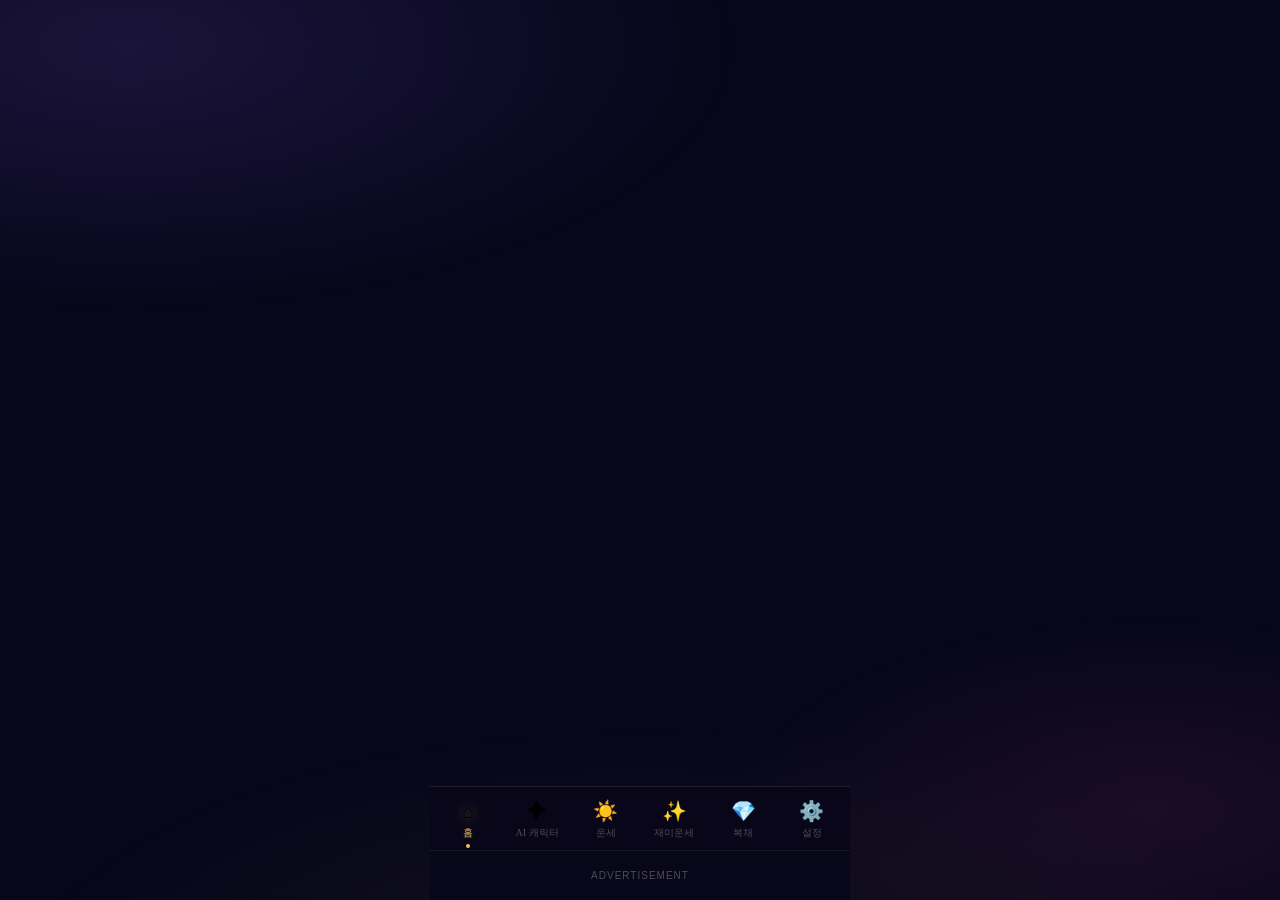
==== index.html @ 253db97e "Update index.html" ====
<!DOCTYPE html>
<html lang="ko">
<head>
<meta charset="UTF-8">
<meta name="viewport" content="width=device-width, initial-scale=1.0, maximum-scale=1.0, user-scalable=no, viewport-fit=cover">
<title>OracAi: 당신의 운명을 읽는 AI</title>
<link href="https://cdn.jsdelivr.net/gh/orioncactus/pretendard/dist/web/static/pretendard.css" rel="stylesheet">
<link href="https://fonts.googleapis.com/css2?family=Gowun+Dodum&display=swap" rel="stylesheet">
<link rel="stylesheet" href="style.css">
</head>
<body>

<div id="splash" class="screen active">
  <div class="sp-sym">&#9776; &#9777; &#9778; &#9779;</div>
  <div class="sp-ttl">OracAi</div>
  <div class="sp-sub">운명을 꿰뚫는 AI · 사주 · 타로</div>
</div>

<div id="mainScreen" class="screen hidden">
  <div class="app">
    <div class="main-topbar">
      <div class="main-brand">OracAi</div>
      <div id="passTimerDisplay" style="display:none;background:rgba(240,192,96,.14);border:1px solid rgba(240,192,96,.32);border-radius:20px;padding:5px 12px;font-size:12px;color:var(--gold2);font-weight:700;">🎁 <span id="passTimerText">00:00</span></div>
    </div>

    <!-- 출석체크 유도 카드 -->
    <div onclick="navSettings('att')"
      style="margin:0 16px 14px;background:linear-gradient(135deg,rgba(10,60,40,.85),rgba(5,30,20,.9));border:1px solid rgba(74,222,128,.2);border-radius:20px;padding:14px 18px;cursor:pointer;display:flex;align-items:center;gap:14px;position:relative;overflow:hidden;-webkit-tap-highlight-color:transparent;">
      <div style="position:absolute;right:-10px;top:-10px;width:80px;height:80px;border-radius:50%;background:radial-gradient(circle,rgba(74,222,128,.12),transparent 70%);pointer-events:none;"></div>
      <div style="width:48px;height:48px;border-radius:16px;background:rgba(74,222,128,.15);border:1.5px solid rgba(74,222,128,.3);display:flex;align-items:center;justify-content:center;font-size:24px;flex-shrink:0;">🗓</div>
      <div style="flex:1;min-width:0;">
        <div style="font-size:11px;color:rgba(74,222,128,.6);letter-spacing:1px;margin-bottom:3px;">매일 출석 체크</div>
        <div style="font-size:14px;color:#fff;font-weight:700;line-height:1.4;">오늘 출석 체크 하셨나요?</div>
        <div style="font-size:11px;color:rgba(74,222,128,.55);margin-top:3px;">체크인하고 미니복채 받아가세요 →</div>
      </div>
      <div style="text-align:center;flex-shrink:0;">
        <div id="mainStreakNum" style="font-family:Gowun Dodum,serif;font-size:22px;font-weight:700;color:#4ade80;line-height:1;">0</div>
        <div style="font-size:9px;color:rgba(74,222,128,.5);">연속일</div>
      </div>
    </div>
    <!-- 히어로 캐러셀 -->
    <div class="hero-carousel" id="heroCarousel">
      <div class="hero-track" id="heroTrack">
        <!-- 슬라이드 1: AI 사주 -->
        <div class="hero-slide s1" onclick="navSaju()">
          <div class="hero-date" id="heroDate"></div>
          <div class="hero-title">당신의 사주를<br>AI가 분석해드립니다</div>
          <div class="hero-sub">사주·자미두수·베딕·수비학<br>모든 역학을 한 번에</div>
          <div class="hero-btn">✦ 지금 분석하기 ›</div>
        </div>
        <!-- 슬라이드 2: 별자리 운세 -->
        <div class="hero-slide" onclick="goScreen('zodiacScreen');renderZodiacScreen();"
          style="background:linear-gradient(145deg,rgba(20,40,80,.85),rgba(10,20,50,.9));border:1px solid rgba(251,191,36,.2);border-top:1px solid rgba(251,191,36,.3);">
          <div style="font-size:11px;color:rgba(253,224,71,.6);letter-spacing:2px;margin-bottom:10px;position:relative;z-index:1;">VEDIC · WESTERN</div>
          <div class="hero-title" style="color:#fde68a;">별자리 & 베딕<br>점성술 운세 ⭐</div>
          <div class="hero-sub" style="color:rgba(253,230,138,.7);">네이탈 차트 · 다샤 · AI 리딩<br>지금 무료로 확인하기</div>
          <div class="hero-btn" style="background:rgba(251,191,36,.15);border-color:rgba(251,191,36,.4);color:#fde68a;">⭐ 별자리 보러가기 ›</div>
        </div>
        <!-- 슬라이드 3: AI 캐릭터 -->
        <div class="hero-slide" onclick="navPersona();"
          style="background:linear-gradient(145deg,rgba(60,10,90,.85),rgba(25,5,50,.9));border:1px solid rgba(168,85,247,.3);border-top:1px solid rgba(168,85,247,.45);">
          <div style="font-size:11px;color:rgba(192,132,252,.7);letter-spacing:2px;margin-bottom:10px;position:relative;z-index:1;">AI CHARACTER</div>
          <div class="hero-title" style="color:#e9d5ff;">나만의 AI 운명<br>상담사와 대화하기 ✦</div>
          <div class="hero-sub" style="color:rgba(233,213,255,.6);">젬나·루나·백호·하데스<br>6명의 AI 캐릭터가 대기 중</div>
          <div class="hero-btn" style="background:rgba(139,92,246,.2);border-color:rgba(139,92,246,.5);color:#c4b5fd;">✦ 대화 시작하기 ›</div>
        </div>
        <!-- 슬라이드 N: 재미로 보는 운세 -->
        <div class="hero-slide" onclick="navFunUnse()"
          style="background:linear-gradient(145deg,rgba(20,50,30,.85),rgba(10,30,15,.9));border:1px solid rgba(74,222,128,.25);border-top:1px solid rgba(74,222,128,.4);">
          <div style="position:absolute;top:-30px;right:-30px;width:140px;height:140px;border-radius:50%;background:radial-gradient(circle,rgba(74,222,128,.12),transparent 70%);pointer-events:none;"></div>
          <div style="font-size:11px;color:rgba(74,222,128,.7);letter-spacing:2px;margin-bottom:10px;position:relative;z-index:1;">✨ FUN FORTUNE</div>
          <div class="hero-title" style="color:#bbf7d0;position:relative;z-index:1;">나는 다이어트를<br>할 수 있을까? 🥗</div>
          <div style="display:flex;flex-wrap:wrap;gap:6px;margin:10px 0;position:relative;z-index:1;">
            <span style="font-size:11px;background:rgba(74,222,128,.15);border:1px solid rgba(74,222,128,.3);color:#86efac;border-radius:20px;padding:3px 10px;"># 전생에 나는 누구?</span>
            <span style="font-size:11px;background:rgba(74,222,128,.1);border:1px solid rgba(74,222,128,.2);color:#86efac;border-radius:20px;padding:3px 10px;"># 내 연애 유형</span>
            <span style="font-size:11px;background:rgba(74,222,128,.1);border:1px solid rgba(74,222,128,.2);color:#86efac;border-radius:20px;padding:3px 10px;"># 횡재수 언제?</span>
          </div>
          <div class="hero-btn" style="background:rgba(74,222,128,.15);border-color:rgba(74,222,128,.45);color:#4ade80;position:relative;z-index:1;">✨ 재미로 보기 ›</div>
        </div>
      </div>
      <!-- 좌우 화살표 -->
      <button onclick="heroGoSlide(Math.max(0,_heroIdx-1));_heroReset()" id="heroArrowL"
        style="position:absolute;left:10px;bottom:14px;width:32px;height:32px;border-radius:50%;background:rgba(0,0,0,.35);backdrop-filter:blur(8px);border:1px solid rgba(255,255,255,.15);color:#fff;font-size:16px;cursor:pointer;display:flex;align-items:center;justify-content:center;z-index:10;transition:opacity .2s;opacity:0;"
        id="heroArrowL">‹</button>
      <button onclick="heroGoSlide(Math.min(3,_heroIdx+1));_heroReset()" id="heroArrowR"
        style="position:absolute;right:10px;bottom:14px;width:32px;height:32px;border-radius:50%;background:rgba(0,0,0,.35);backdrop-filter:blur(8px);border:1px solid rgba(255,255,255,.15);color:#fff;font-size:16px;cursor:pointer;display:flex;align-items:center;justify-content:center;z-index:10;transition:opacity .2s;"
        id="heroArrowR">›</button>
    </div>
    <!-- 닷 인디케이터 -->
    <div class="hero-dots">
      <div class="hero-dot on" onclick="heroGoSlide(0);_heroReset()" id="hd0"></div>
      <div class="hero-dot" onclick="heroGoSlide(1);_heroReset()" id="hd1"></div>
      <div class="hero-dot" onclick="heroGoSlide(2);_heroReset()" id="hd2"></div>
      <div class="hero-dot" onclick="heroGoSlide(3);_heroReset()" id="hd3"></div>
    </div>

    <!-- 중간 광고 배너 -->
    <div style="margin:0 16px 14px;min-height:100px;background:rgba(255,255,255,.03);border:1px dashed rgba(255,255,255,.1);border-radius:16px;display:flex;align-items:center;justify-content:center;overflow:hidden;position:relative;">
      <div id="mainAdBanner" style="width:100%;min-height:100px;"></div>
      <div style="position:absolute;font-size:11px;color:rgba(255,255,255,.15);pointer-events:none;">AD</div>
    </div>

    <!-- 오늘의 운세 큰 박스 -->
    <div style="margin:0 16px 16px;position:relative;border-radius:28px;overflow:hidden;">
      <!-- 운세 콘텐츠 -->
      <div id="mainUnseBox"
        style="background:linear-gradient(145deg,rgba(30,15,70,.9),rgba(12,6,35,.95));border:1px solid rgba(240,192,96,.2);border-radius:28px;padding:28px 22px 32px;cursor:pointer;position:relative;overflow:hidden;-webkit-tap-highlight-color:transparent;min-height:180px;">
        <!-- 배경 글로우들 -->
        <div style="position:absolute;top:-40px;right:-40px;width:180px;height:180px;border-radius:50%;background:radial-gradient(circle,rgba(240,192,96,.12),transparent 70%);pointer-events:none;"></div>
        <div style="position:absolute;bottom:-60px;left:-30px;width:160px;height:160px;border-radius:50%;background:radial-gradient(circle,rgba(139,92,246,.1),transparent 70%);pointer-events:none;"></div>
        <div style="font-size:10px;color:rgba(240,192,96,.5);letter-spacing:3px;margin-bottom:16px;position:relative;z-index:1;">TODAY'S FORTUNE</div>
        <div style="display:flex;align-items:center;gap:18px;position:relative;z-index:1;margin-bottom:20px;">
          <div id="mainUnseScore" style="width:72px;height:72px;border-radius:50%;background:rgba(240,192,96,.1);border:2px solid rgba(240,192,96,.3);display:flex;flex-direction:column;align-items:center;justify-content:center;flex-shrink:0;">
            <div style="font-size:9px;color:rgba(240,192,96,.6);letter-spacing:1px;line-height:1;">오늘</div>
            <div id="mainUnseScoreNum" style="font-family:Gowun Dodum,serif;font-size:26px;font-weight:700;color:var(--gold2);line-height:1.1;">-</div>
          </div>
          <div style="flex:1;">
            <div id="mainUnseNick" style="font-size:12px;color:rgba(240,192,96,.5);margin-bottom:6px;"></div>
            <div id="mainUnseDesc" style="font-size:16px;color:#fff;font-weight:700;line-height:1.5;">오늘의 운세를 확인해보세요</div>
          </div>
        </div>

      </div>

      <!-- 그라데이션 블러 오버레이 -->
      <div id="mainUnseBlur" onclick="_mainUnseAdCheck()"
        style="position:absolute;inset:0;border-radius:28px;cursor:pointer;display:flex;flex-direction:column;align-items:center;justify-content:center;overflow:hidden;">
        <!-- 강한 블러 레이어 -->
        <div style="position:absolute;inset:0;backdrop-filter:blur(16px);-webkit-backdrop-filter:blur(16px);border-radius:28px;background:rgba(6,4,18,.75);"></div>
        <!-- CTA -->
        <div style="position:relative;z-index:2;text-align:center;padding:20px;">
          <div style="font-size:36px;margin-bottom:10px;">☀️</div>
          <div style="font-family:Gowun Dodum,serif;font-size:17px;color:var(--gold2);font-weight:700;margin-bottom:6px;">오늘의 운세</div>
          <div style="font-size:12px;color:var(--muted);margin-bottom:18px;">광고를 보면 무료로 확인할 수 있어요</div>
          <div style="display:inline-flex;align-items:center;gap:7px;padding:12px 24px;background:linear-gradient(135deg,rgba(240,192,96,.3),rgba(240,192,96,.15));border:1px solid rgba(240,192,96,.5);border-radius:100px;font-size:14px;color:var(--gold2);font-weight:700;">📺 광고 보고 무료로 보기</div>
        </div>
      </div>
    </div>



    <div style="padding:4px 20px 16px;text-align:center;"><div style="font-size:9px;color:rgba(242,237,228,.13);line-height:1.9;word-break:keep-all;">본 서비스는 오락·참고 목적이며 과학적 근거를 보장하지 않습니다.<br>중요한 결정은 반드시 전문가와 상의하세요.</div></div>
  </div>
</div>

<div id="calcScreen" class="screen hidden">
  <div class="app">
    <div class="topbar">
      <button class="back-btn" onclick="goScreen('mainScreen')">‹</button>
      <span class="topbar-ttl" id="calcTopTitle">신년운세</span>
    </div>
    <!-- 선택된 프로필 (사주 탭) -->
    <div id="sajuProfWrap" style="padding:4px 16px 10px;">
      <div style="font-size:10px;color:var(--muted);letter-spacing:2px;margin-bottom:10px;">선택된 프로필</div>
      <div id="sajuProfList"></div>
    </div>

    <!-- 만세력 간단 표 -->
    <div id="sajuManseryeokWrap" style="display:none;padding:0 16px 12px;">
      <div id="sajuMiniTable"></div>
    </div>

    <!-- 피커 (직접입력, 신년운세용 숨김 유지) -->
    <div id="sajuPickerWrap" style="display:none;">
      <div class="card">
        <div class="srow">
          <div class="tg">
            <button class="tb on" id="bSol" onclick="setCal('solar')">양력</button>
            <button class="tb" id="bLun" onclick="setCal('lunar')">음력</button>
          </div>
          <div class="tg">
            <button class="tb mon" id="bMal" onclick="setGen('male')">남 ♂</button>
            <button class="tb" id="bFem" onclick="setGen('female')">여 ♀</button>
          </div>
        </div>
        <div id="lrow" class="lrow" style="display:none">
          <label class="llbl">
            <input type="checkbox" id="lchk" onchange="AS.leap=this.checked">
            <span>윤달</span>
          </label>
        </div>
        <div class="pw" id="pw"></div>
      </div>
    </div>

    <!-- 인라인 광고 슬롯 -->
    <div class="ad-slot-inline" id="sajuAdSlot">ADVERTISEMENT</div>

    <!-- 광고보고 사주풀이 받기 버튼 -->
    <div style="padding:0 16px 16px;">
      <button class="bai" id="bai" onclick="handleSajuRequest()"><span>🔒</span> 광고보고 사주 풀이 받기</button>
    </div>

    <!-- 신년운세용 calcMainBtn (숨김) -->
    <div style="display:none;">
      <button class="bcalc" id="calcMainBtn" onclick="calcMain()">🌟 신년운세 보기</button>
    </div>

    <!-- 신년운세 결과 -->
    <div id="snResult" class="result">
      <div class="card" style="margin:0 0 12px">
        <div style="padding:14px">
          <div id="snHdr" style="text-align:center;padding:10px 0 14px;border-bottom:1px solid var(--gb);margin-bottom:14px">
            <div style="font-size:12px;color:var(--dim);margin-bottom:5px" id="snDateLbl"></div>
            <div style="font-family:Gowun Dodum,serif;font-size:19px;color:var(--gold2);letter-spacing:4px" id="snSaju"></div>
            <div style="font-size:11px;color:rgba(200,169,110,.7);margin-top:5px" id="snInfo"></div>
          </div>
          <button class="bai" id="snBai" onclick="handleSinnyunRequest()"><span>🔒</span> 광고보고 신년운세 받기</button>
          <div class="aip" id="snAip">
            <div class="aitabs" id="snTabs"></div>
            <div id="snLd" class="aild" style="display:none">
              <div class="aidots"><span></span><span></span><span></span></div>
              <div class="ailtxt" id="snLdTxt">신년운세를 분석하는 중...</div>
            </div>
            <div id="snErr" class="aierr" style="display:none"></div>
            <div id="snSecs"></div>
          </div>
        </div>
      </div>
    </div>

    <!-- 사주 풀이 결과 (만세력만, bai/aip는 위에서 분리됨) -->
    <div id="result" class="result">
      <div class="card" style="margin:0 0 12px">
        <div style="padding:14px 14px 10px">
          <div id="rhdr" class="rhdr"></div>
          <div id="sg" class="sg"></div>
          <div id="s1l" class="s1l"></div>
          <div id="ohw" class="ohw"></div>
        </div>
      </div>
    </div>
    <!-- aip/aild/aierr/aisecs 숨김 유지 (JS 호환) -->
    <div style="display:none;">
      <div class="aip" id="aip"><div class="aitabs" id="aitabs"></div><div id="aild" class="aild"><div class="aidots"><span></span><span></span><span></span></div><div class="ailtxt" id="ailtxt"></div></div><div id="aierr" class="aierr"></div><div id="aisecs"></div></div>
    </div>

  </div>
</div>

<!-- ══ 운세 홈 화면 ══ -->
<div id="unseHomeScreen" class="screen hidden">
  <div class="app">

    <!-- 상단 바 -->
    <div style="display:flex;align-items:center;gap:8px;padding:16px 16px 10px;max-width:420px;margin:0 auto;position:sticky;top:0;z-index:10;background:rgba(7,7,26,.8);backdrop-filter:blur(16px);">
      <!-- 날짜 -->
      <div style="flex:1;">
        <div id="uhDate" style="font-size:12px;color:var(--muted);font-weight:400;letter-spacing:1px;"></div>
        <div style="font-size:15px;color:var(--text);font-weight:700;font-family:Gowun Dodum,serif;letter-spacing:1px;">운세 · 점술</div>
      </div>
      <!-- 30분 패스 -->
      <div id="uhPass" style="display:none;background:rgba(240,192,96,.15);border:1px solid rgba(240,192,96,.35);border-radius:20px;padding:5px 10px;font-size:11px;color:var(--gold2);font-weight:700;">🎁 <span id="uhPassTxt">00:00</span></div>
      <!-- 복채 -->
      <div onclick="navSettings('profile')" style="display:flex;align-items:center;gap:5px;background:rgba(255,255,255,.06);border:1px solid rgba(255,255,255,.1);border-radius:20px;padding:6px 12px;cursor:pointer;">
        <span style="font-size:13px;">💎</span>
        <span id="uhMini" style="font-size:12px;color:var(--gold2);font-weight:700;">0</span>
      </div>
      <!-- 프로필 아이콘 -->
      <div id="uhProf" onclick="navSettings('profile')" style="width:34px;height:34px;border-radius:50%;background:rgba(139,92,246,.25);border:2px solid rgba(139,92,246,.4);display:flex;align-items:center;justify-content:center;font-size:14px;cursor:pointer;">👤</div>
    </div>

    <!-- 히어로 캐러셀 -->
    <div style="position:relative;overflow:hidden;border-radius:24px;margin:0 16px 10px;">
      <div id="uhTrack" style="display:flex;transition:transform .42s cubic-bezier(.22,1,.36,1);will-change:transform;">

        <!-- 슬라이드 1: 오늘의 운세 -->
        <div onclick="navUnse('today')" style="min-width:100%;border-radius:24px;padding:24px 20px;position:relative;overflow:hidden;cursor:pointer;background:linear-gradient(145deg,rgba(60,30,120,.85),rgba(22,10,60,.9));border:1px solid rgba(255,255,255,.12);border-top:1px solid rgba(255,255,255,.22);">
          <div style="position:absolute;top:-40px;right:-40px;width:160px;height:160px;border-radius:50%;background:radial-gradient(circle,rgba(240,192,96,.15),transparent 70%);pointer-events:none;"></div>
          <div style="font-size:11px;color:rgba(255,255,255,.45);letter-spacing:2px;margin-bottom:8px;position:relative;z-index:1;">TODAY</div>
          <div style="font-family:Gowun Dodum,serif;font-size:22px;font-weight:700;color:#fff;margin-bottom:6px;position:relative;z-index:1;">오늘의 운세</div>
          <div id="uhTodayScore" style="font-size:13px;color:rgba(255,255,255,.6);position:relative;z-index:1;">오늘 운세 점수를 확인해보세요</div>
          <div style="margin-top:16px;display:inline-flex;align-items:center;gap:6px;padding:9px 16px;background:rgba(255,255,255,.14);border:1px solid rgba(255,255,255,.2);border-radius:100px;font-size:13px;color:#fff;font-weight:600;position:relative;z-index:1;">☀️ 운세 보기 ›</div>
        </div>

        <!-- 슬라이드 2: 내일의 운세 -->
        <div onclick="navUnse('tomorrow')" style="min-width:100%;border-radius:24px;padding:24px 20px;position:relative;overflow:hidden;cursor:pointer;background:linear-gradient(145deg,rgba(20,30,80,.9),rgba(10,15,50,.95));border:1px solid rgba(96,165,250,.2);border-top:1px solid rgba(96,165,250,.35);">
          <div style="position:absolute;top:-40px;right:-40px;width:160px;height:160px;border-radius:50%;background:radial-gradient(circle,rgba(96,165,250,.15),transparent 70%);pointer-events:none;"></div>
          <div style="font-size:11px;color:rgba(147,197,253,.6);letter-spacing:2px;margin-bottom:8px;position:relative;z-index:1;">TOMORROW</div>
          <div style="font-family:Gowun Dodum,serif;font-size:22px;font-weight:700;color:#fff;margin-bottom:6px;position:relative;z-index:1;">내일의 운세</div>
          <div style="font-size:13px;color:rgba(255,255,255,.55);position:relative;z-index:1;">내일의 흐름을 미리 파악해봐요</div>
          <div style="margin-top:16px;display:inline-flex;align-items:center;gap:6px;padding:9px 16px;background:rgba(96,165,250,.18);border:1px solid rgba(96,165,250,.35);border-radius:100px;font-size:13px;color:#93c5fd;font-weight:600;position:relative;z-index:1;">🌙 운세 보기 ›</div>
        </div>

        <!-- 슬라이드 3: AI 사주 풀이 -->
        <div onclick="navSaju()" style="min-width:100%;border-radius:24px;padding:24px 20px;position:relative;overflow:hidden;cursor:pointer;background:linear-gradient(145deg,rgba(80,20,100,.85),rgba(40,10,60,.9));border:1px solid rgba(168,85,247,.25);border-top:1px solid rgba(168,85,247,.4);">
          <div style="position:absolute;top:-40px;right:-40px;width:160px;height:160px;border-radius:50%;background:radial-gradient(circle,rgba(168,85,247,.2),transparent 70%);pointer-events:none;"></div>
          <div style="font-size:11px;color:rgba(196,181,253,.6);letter-spacing:2px;margin-bottom:8px;position:relative;z-index:1;">AI SAJU</div>
          <div style="font-family:Gowun Dodum,serif;font-size:22px;font-weight:700;color:#fff;margin-bottom:6px;position:relative;z-index:1;">AI 사주 풀이</div>
          <div style="font-size:13px;color:rgba(255,255,255,.55);position:relative;z-index:1;">생년월일시로 정밀 사주 분석</div>
          <div style="margin-top:16px;display:inline-flex;align-items:center;gap:6px;padding:9px 16px;background:rgba(168,85,247,.2);border:1px solid rgba(168,85,247,.4);border-radius:100px;font-size:13px;color:#c4b5fd;font-weight:600;position:relative;z-index:1;">✦ 사주 보기 ›</div>
        </div>

        <!-- 슬라이드 4: 별자리 운세 -->
        <div onclick="goScreen('zodiacScreen');renderZodiacScreen();" style="min-width:100%;border-radius:24px;padding:24px 20px;position:relative;overflow:hidden;cursor:pointer;background:linear-gradient(145deg,rgba(20,40,80,.85),rgba(10,20,50,.9));border:1px solid rgba(251,191,36,.2);border-top:1px solid rgba(251,191,36,.35);">
          <div style="position:absolute;top:-40px;right:-40px;width:160px;height:160px;border-radius:50%;background:radial-gradient(circle,rgba(251,191,36,.15),transparent 70%);pointer-events:none;"></div>
          <div style="font-size:11px;color:rgba(253,224,71,.6);letter-spacing:2px;margin-bottom:8px;position:relative;z-index:1;">VEDIC · WESTERN</div>
          <div style="font-family:Gowun Dodum,serif;font-size:22px;font-weight:700;color:#fde68a;margin-bottom:6px;position:relative;z-index:1;">별자리 운세 ⭐</div>
          <div style="font-size:13px;color:rgba(253,230,138,.7);position:relative;z-index:1;">네이탈 차트 · 다샤 · AI 리딩</div>
          <div style="margin-top:16px;display:inline-flex;align-items:center;gap:6px;padding:9px 16px;background:rgba(251,191,36,.15);border:1px solid rgba(251,191,36,.35);border-radius:100px;font-size:13px;color:#fde68a;font-weight:600;position:relative;z-index:1;">지금 보기 →</div>
        </div>
      </div>
      <!-- 화살표 -->
      <button id="uhArrowL" onclick="uhGoSlide(Math.max(0,_uhIdx-1));_uhReset()" style="position:absolute;left:10px;bottom:14px;width:28px;height:28px;border-radius:50%;background:rgba(0,0,0,.35);border:1px solid rgba(255,255,255,.15);color:#fff;font-size:15px;cursor:pointer;display:flex;align-items:center;justify-content:center;z-index:10;opacity:0;transition:opacity .2s;">‹</button>
      <button id="uhArrowR" onclick="uhGoSlide(Math.min(3,_uhIdx+1));_uhReset()" style="position:absolute;right:10px;bottom:14px;width:28px;height:28px;border-radius:50%;background:rgba(0,0,0,.35);border:1px solid rgba(255,255,255,.15);color:#fff;font-size:15px;cursor:pointer;display:flex;align-items:center;justify-content:center;z-index:10;transition:opacity .2s;">›</button>
    </div>
    <!-- 닷 -->
    <div style="display:flex;justify-content:center;gap:6px;margin-bottom:16px;" id="uhDots">
      <div class="hero-dot on" onclick="uhGoSlide(0);_uhReset()" id="uhd0"></div>
      <div class="hero-dot" onclick="uhGoSlide(1);_uhReset()" id="uhd1"></div>
      <div class="hero-dot" onclick="uhGoSlide(2);_uhReset()" id="uhd2"></div>
      <div class="hero-dot" onclick="uhGoSlide(3);_uhReset()" id="uhd3"></div>
    </div>

    <!-- 광고 슬롯 -->
    <div style="margin:0 16px 16px;height:60px;background:rgba(255,255,255,.03);border:1px dashed rgba(255,255,255,.07);border-radius:16px;display:flex;align-items:center;justify-content:center;font-size:10px;color:rgba(242,237,228,.18);letter-spacing:2px;">ADVERTISEMENT</div>

    <!-- 모든 서비스 3열 -->
    <div style="padding:0 16px 8px;">
      <div style="font-size:11px;color:var(--muted);letter-spacing:2px;margin-bottom:12px;font-weight:400;">모든 서비스</div>
      <div style="display:grid;grid-template-columns:repeat(3,1fr);gap:8px;margin-bottom:10px;">
        <div onclick="navUnse('today')" style="background:rgba(22,16,50,.65);border:1px solid rgba(240,192,96,.2);border-radius:18px;padding:14px 10px;cursor:pointer;text-align:center;transition:transform .2s;" ontouchstart="this.style.transform='scale(.95)'" ontouchend="this.style.transform=''">
          <div style="font-size:22px;margin-bottom:6px;">☀️</div>
          <div style="font-family:Gowun Dodum,serif;font-size:12px;color:var(--gold2);font-weight:700;margin-bottom:2px;">오늘운세</div>
          <div style="font-size:10px;color:var(--dim);font-weight:300;">일일 운세</div>
        </div>
        <div onclick="navUnse('tomorrow')" style="background:rgba(22,16,50,.65);border:1px solid rgba(96,165,250,.2);border-radius:18px;padding:14px 10px;cursor:pointer;text-align:center;transition:transform .2s;" ontouchstart="this.style.transform='scale(.95)'" ontouchend="this.style.transform=''">
          <div style="font-size:22px;margin-bottom:6px;">🌙</div>
          <div style="font-family:Gowun Dodum,serif;font-size:12px;color:var(--gold2);font-weight:700;margin-bottom:2px;">내일운세</div>
          <div style="font-size:10px;color:var(--dim);font-weight:300;">미리 준비</div>
        </div>
        <div onclick="navSaju()" style="background:rgba(22,16,50,.65);border:1px solid rgba(168,85,247,.2);border-radius:18px;padding:14px 10px;cursor:pointer;text-align:center;transition:transform .2s;" ontouchstart="this.style.transform='scale(.95)'" ontouchend="this.style.transform=''">
          <div style="font-size:22px;margin-bottom:6px;">✦</div>
          <div style="font-family:Gowun Dodum,serif;font-size:12px;color:var(--gold2);font-weight:700;margin-bottom:2px;">AI 사주</div>
          <div style="font-size:10px;color:var(--dim);font-weight:300;">정밀 분석</div>
        </div>
        <div onclick="goScreen('goonghapScreen')" style="background:rgba(22,16,50,.65);border:1px solid rgba(240,192,96,.2);border-radius:18px;padding:14px 10px;cursor:pointer;text-align:center;transition:transform .2s;" ontouchstart="this.style.transform='scale(.95)'" ontouchend="this.style.transform=''">
          <div style="font-size:22px;margin-bottom:6px;">♡</div>
          <div style="font-family:Gowun Dodum,serif;font-size:12px;color:var(--gold2);font-weight:700;margin-bottom:2px;">궁합보기</div>
          <div style="font-size:10px;color:var(--dim);font-weight:300;">숙요점</div>
        </div>
        <div onclick="goScreen('tarotScreen')" style="background:rgba(22,16,50,.65);border:1px solid rgba(139,92,246,.2);border-radius:18px;padding:14px 10px;cursor:pointer;text-align:center;transition:transform .2s;" ontouchstart="this.style.transform='scale(.95)'" ontouchend="this.style.transform=''">
          <div style="font-size:22px;margin-bottom:6px;">🃏</div>
          <div style="font-family:Gowun Dodum,serif;font-size:12px;color:var(--gold2);font-weight:700;margin-bottom:2px;">타로·아르카나</div>
          <div style="font-size:10px;color:var(--dim);font-weight:300;">AI 리딩</div>
        </div>
        <div onclick="goScreen('zodiacScreen');renderZodiacScreen();" style="background:rgba(22,16,50,.65);border:1px solid rgba(251,191,36,.2);border-radius:18px;padding:14px 10px;cursor:pointer;text-align:center;transition:transform .2s;" ontouchstart="this.style.transform='scale(.95)'" ontouchend="this.style.transform=''"><div style="font-size:22px;margin-bottom:6px;">⭐</div><div style="font-family:Gowun Dodum,serif;font-size:12px;color:var(--gold2);font-weight:700;margin-bottom:2px;">별자리</div><div style="font-size:10px;color:var(--dim);font-weight:300;">베딕·다샤</div></div>
        <div style="background:rgba(22,16,50,.35);border:1px solid rgba(255,255,255,.06);border-radius:18px;padding:14px 10px;text-align:center;opacity:.4;position:relative;">
          <div style="font-size:22px;margin-bottom:6px;">🌟</div>
          <div style="font-family:Gowun Dodum,serif;font-size:12px;color:var(--muted);font-weight:700;margin-bottom:2px;">신년운세</div>
          <div style="font-size:9px;color:#f87171;font-weight:600;">준비중</div>
        </div>
        <div onclick="navSettings('att')" style="background:rgba(22,16,50,.65);border:1px solid rgba(74,222,128,.2);border-radius:18px;padding:14px 10px;cursor:pointer;text-align:center;transition:transform .2s;" ontouchstart="this.style.transform='scale(.95)'" ontouchend="this.style.transform=''">
          <div style="font-size:22px;margin-bottom:6px;">🗓</div>
          <div style="font-family:Gowun Dodum,serif;font-size:12px;color:var(--gold2);font-weight:700;margin-bottom:2px;">출석체크</div>
          <div style="font-size:10px;color:var(--dim);font-weight:300;">미니복채</div>
        </div>
      </div>
    </div>

    <div style="
    <!-- 재미로 보는 운세 섹션 -->
    <div style="padding:0 16px;margin-bottom:16px;">
      <div style="font-size:10px;color:rgba(74,222,128,.6);letter-spacing:3px;font-weight:700;margin-bottom:12px;">✨ 재미로 보는 운세</div>

      <!-- 가로 스크롤 티저 카드 -->
      <div style="display:flex;gap:10px;overflow-x:auto;padding-bottom:8px;-webkit-overflow-scrolling:touch;scrollbar-width:none;">
        <div onclick="navFunUnse()" style="flex-shrink:0;width:140px;background:linear-gradient(135deg,rgba(244,114,182,.12),rgba(139,92,246,.08));border:1px solid rgba(244,114,182,.3);border-radius:16px;padding:14px 12px;cursor:pointer;" ontouchstart="this.style.opacity='.7'" ontouchend="this.style.opacity='1'">
          <div style="font-size:22px;margin-bottom:8px;">💕</div>
          <div style="font-size:12px;color:var(--text);font-weight:700;margin-bottom:4px;line-height:1.4;">올해 내<br>연애 유형은?</div>
          <div style="font-size:10px;color:rgba(244,114,182,.7);">집착형? 쿨한척형?</div>
        </div>
        <div onclick="navFunUnse()" style="flex-shrink:0;width:140px;background:linear-gradient(135deg,rgba(74,222,128,.1),rgba(16,185,129,.07));border:1px solid rgba(74,222,128,.3);border-radius:16px;padding:14px 12px;cursor:pointer;" ontouchstart="this.style.opacity='.7'" ontouchend="this.style.opacity='1'">
          <div style="font-size:22px;margin-bottom:8px;">🥗</div>
          <div style="font-size:12px;color:var(--text);font-weight:700;margin-bottom:4px;line-height:1.4;">다이어트<br>할 수 있을까?</div>
          <div style="font-size:10px;color:rgba(74,222,128,.7);">사주로 보는 체질</div>
        </div>
        <div onclick="navFunUnse()" style="flex-shrink:0;width:140px;background:linear-gradient(135deg,rgba(240,192,96,.1),rgba(234,179,8,.07));border:1px solid rgba(240,192,96,.3);border-radius:16px;padding:14px 12px;cursor:pointer;" ontouchstart="this.style.opacity='.7'" ontouchend="this.style.opacity='1'">
          <div style="font-size:22px;margin-bottom:8px;">💰</div>
          <div style="font-size:12px;color:var(--text);font-weight:700;margin-bottom:4px;line-height:1.4;">올해 횡재수<br>언제 올까?</div>
          <div style="font-size:10px;color:rgba(240,192,96,.7);">돈 들어오는 시기</div>
        </div>
        <div onclick="navFunUnse()" style="flex-shrink:0;width:140px;background:linear-gradient(135deg,rgba(96,165,250,.1),rgba(59,130,246,.07));border:1px solid rgba(96,165,250,.3);border-radius:16px;padding:14px 12px;cursor:pointer;" ontouchstart="this.style.opacity='.7'" ontouchend="this.style.opacity='1'">
          <div style="font-size:22px;margin-bottom:8px;">🧬</div>
          <div style="font-size:12px;color:var(--text);font-weight:700;margin-bottom:4px;line-height:1.4;">내 전생은<br>귀족? 농부?</div>
          <div style="font-size:10px;color:rgba(96,165,250,.7);">전생 신분 분석</div>
        </div>
        <div onclick="navFunUnse()" style="flex-shrink:0;width:140px;background:linear-gradient(135deg,rgba(168,85,247,.1),rgba(139,92,246,.07));border:1px solid rgba(168,85,247,.3);border-radius:16px;padding:14px 12px;cursor:pointer;" ontouchstart="this.style.opacity='.7'" ontouchend="this.style.opacity='1'">
          <div style="font-size:22px;margin-bottom:8px;">🐶</div>
          <div style="font-size:12px;color:var(--text);font-weight:700;margin-bottom:4px;line-height:1.4;">나한테 맞는<br>반려동물은?</div>
          <div style="font-size:10px;color:rgba(168,85,247,.7);">사주로 보는 궁합</div>
        </div>
      </div>

      <!-- 더보기 버튼 -->
      <button onclick="navFunUnse()" style="width:100%;height:44px;margin-top:8px;background:rgba(74,222,128,.08);border:1px solid rgba(74,222,128,.25);border-radius:14px;color:rgba(74,222,128,.8);font-size:13px;cursor:pointer;font-family:Pretendard;">✨ 재미운세 전체 보기 →</button>
    </div>

    <div style="padding:4px 20px 16px;text-align:center;"><div style="font-size:9px;color:rgba(242,237,228,.12);line-height:1.9;word-break:keep-all;">본 서비스는 오락·참고 목적이며 과학적 근거를 보장하지 않습니다.</div></div>
  </div>
</div>


<!-- ══ 재미 운세 화면 ══ -->
<div id="funUnseScreen" class="screen hidden">
  <div class="app">
    <!-- 상단바 -->
    <div style="display:flex;align-items:center;padding:16px 16px 12px;position:sticky;top:0;z-index:10;background:rgba(7,7,26,.85);backdrop-filter:blur(16px);">
      <button class="back-btn" onclick="goBack()">‹</button>
      <div style="flex:1;text-align:center;">
        <div style="font-family:Gowun Dodum,serif;font-size:16px;color:var(--text);font-weight:700;">재미로 보는 운세 ✨</div>
        <div style="font-size:10px;color:var(--muted);margin-top:2px;">내 사주로 알아보는 소소한 것들</div>
      </div>
      <div style="width:36px;"></div>
    </div>

    <!-- 카테고리 탭 -->
    <div style="display:flex;gap:0;background:rgba(255,255,255,.05);border-radius:14px;overflow:hidden;margin:0 16px 16px;flex-shrink:0;">
      <button id="ftab-love" onclick="funSwitchTab('love')" style="flex:1;height:38px;font-size:11px;background:rgba(139,92,246,.3);border:none;color:var(--text);cursor:pointer;font-family:Pretendard;font-weight:700;border-radius:14px;">💕 연애</button>
      <button id="ftab-beauty" onclick="funSwitchTab('beauty')" style="flex:1;height:38px;font-size:11px;background:transparent;border:none;color:var(--dim);cursor:pointer;font-family:Pretendard;">🥗 외모</button>
      <button id="ftab-money" onclick="funSwitchTab('money')" style="flex:1;height:38px;font-size:11px;background:transparent;border:none;color:var(--dim);cursor:pointer;font-family:Pretendard;">💰 돈/직업</button>
      <button id="ftab-daily" onclick="funSwitchTab('daily')" style="flex:1;height:38px;font-size:11px;background:transparent;border:none;color:var(--dim);cursor:pointer;font-family:Pretendard;">🍕 일상</button>
    </div>

    <!-- 탭 컨텐츠 -->
    <div style="overflow-y:auto;flex:1;padding:0 16px 100px;">

      <!-- 💕 연애/관계 -->
      <div id="fcontent-love">
        <div style="font-size:10px;color:rgba(244,114,182,.6);letter-spacing:3px;font-weight:700;margin-bottom:12px;">LOVE &amp; RELATIONSHIP</div>
        <div onclick="funUnseAsk('love',0)" class="fun-card" style="border-color:rgba(244,114,182,.3);">
          <div class="fun-card-ico" style="background:rgba(244,114,182,.12);">💕</div>
          <div class="fun-card-body">
            <div class="fun-card-title">올해 내 연애 유형</div>
            <div class="fun-card-desc">집착형? 쿨한척형? 카드가 알고 있어</div>
          </div>
        </div>
        <div onclick="funUnseAsk('love',1)" class="fun-card" style="border-color:rgba(244,114,182,.2);">
          <div class="fun-card-ico" style="background:rgba(244,114,182,.08);">👫</div>
          <div class="fun-card-body">
            <div class="fun-card-title">전생 인연 분석</div>
            <div class="fun-card-desc">이 사람과 나, 전생에 무슨 사이?</div>
          </div>
        </div>
        <div onclick="funUnseAsk('love',2)" class="fun-card" style="border-color:rgba(244,114,182,.2);">
          <div class="fun-card-ico" style="background:rgba(244,114,182,.08);">💔</div>
          <div class="fun-card-body">
            <div class="fun-card-title">전 남친/여친 지금 뭐하나?</div>
            <div class="fun-card-desc">사주로 보는 그 사람의 현재</div>
          </div>
        </div>
        <div onclick="funUnseAsk('love',3)" class="fun-card" style="border-color:rgba(244,114,182,.2);">
          <div class="fun-card-ico" style="background:rgba(244,114,182,.08);">💍</div>
          <div class="fun-card-body">
            <div class="fun-card-title">결혼 시기 사주</div>
            <div class="fun-card-desc">언제쯤 결혼할 운인가</div>
          </div>
        </div>
      </div>

      <!-- 🥗 외모/자기계발 -->
      <div id="fcontent-beauty" style="display:none;">
        <div style="font-size:10px;color:rgba(74,222,128,.6);letter-spacing:3px;font-weight:700;margin-bottom:12px;">BEAUTY &amp; SELF-CARE</div>
        <div onclick="funUnseAsk('beauty',0)" class="fun-card" style="border-color:rgba(74,222,128,.3);">
          <div class="fun-card-ico" style="background:rgba(74,222,128,.1);">🥗</div>
          <div class="fun-card-body">
            <div class="fun-card-title">다이어트 사주</div>
            <div class="fun-card-desc">내 사주로 보는 최적 다이어트 방법</div>
          </div>
        </div>
        <div onclick="funUnseAsk('beauty',1)" class="fun-card" style="border-color:rgba(74,222,128,.2);">
          <div class="fun-card-ico" style="background:rgba(74,222,128,.07);">💄</div>
          <div class="fun-card-body">
            <div class="fun-card-title">사주로 보는 퍼스널 컬러</div>
            <div class="fun-card-desc">내 사주 오행이 알려주는 나만의 컬러</div>
          </div>
        </div>
        <div onclick="funUnseAsk('beauty',2)" class="fun-card" style="border-color:rgba(74,222,128,.2);">
          <div class="fun-card-ico" style="background:rgba(74,222,128,.07);">💪</div>
          <div class="fun-card-body">
            <div class="fun-card-title">운동 사주</div>
            <div class="fun-card-desc">헬스? 요가? 수영? 내게 맞는 운동</div>
          </div>
        </div>
      </div>

      <!-- 💰 돈/직업 -->
      <div id="fcontent-money" style="display:none;">
        <div style="font-size:10px;color:rgba(240,192,96,.6);letter-spacing:3px;font-weight:700;margin-bottom:12px;">MONEY &amp; CAREER</div>
        <div onclick="funUnseAsk('money',0)" class="fun-card" style="border-color:rgba(240,192,96,.3);">
          <div class="fun-card-ico" style="background:rgba(240,192,96,.1);">💰</div>
          <div class="fun-card-body">
            <div class="fun-card-title">올해 횡재수 언제?</div>
            <div class="fun-card-desc">돈이 들어오는 시기 사주 분석</div>
          </div>
        </div>
        <div onclick="funUnseAsk('money',1)" class="fun-card" style="border-color:rgba(240,192,96,.2);">
          <div class="fun-card-ico" style="background:rgba(240,192,96,.07);">🎰</div>
          <div class="fun-card-body">
            <div class="fun-card-title">나는 투자형? 저축형?</div>
            <div class="fun-card-desc">사주로 보는 내 돈 쓰는 유형</div>
          </div>
        </div>
        <div onclick="funUnseAsk('money',2)" class="fun-card" style="border-color:rgba(240,192,96,.2);">
          <div class="fun-card-ico" style="background:rgba(240,192,96,.07);">🧑‍💼</div>
          <div class="fun-card-body">
            <div class="fun-card-title">내 전생 직업</div>
            <div class="fun-card-desc">"당신은 전생에 왕이었습니다"</div>
          </div>
        </div>
      </div>

      <!-- 🍕 일상/재미 -->
      <div id="fcontent-daily" style="display:none;">
        <div style="font-size:10px;color:rgba(96,165,250,.6);letter-spacing:3px;font-weight:700;margin-bottom:12px;">DAILY FORTUNE</div>
        <div onclick="funUnseAsk('daily',0)" class="fun-card" style="border-color:rgba(96,165,250,.3);">
          <div class="fun-card-ico" style="background:rgba(96,165,250,.1);">🍕</div>
          <div class="fun-card-body">
            <div class="fun-card-title">오늘 뭐 먹을까?</div>
            <div class="fun-card-desc">사주로 보는 오늘의 음식 운</div>
          </div>
        </div>
        <div onclick="funUnseAsk('daily',1)" class="fun-card" style="border-color:rgba(96,165,250,.2);">
          <div class="fun-card-ico" style="background:rgba(96,165,250,.07);">😴</div>
          <div class="fun-card-body">
            <div class="fun-card-title">내 수면 유형 사주</div>
            <div class="fun-card-desc">왜 나는 밤에 잠이 안 올까</div>
          </div>
        </div>
        <div onclick="funUnseAsk('daily',2)" class="fun-card" style="border-color:rgba(96,165,250,.2);">
          <div class="fun-card-ico" style="background:rgba(96,165,250,.07);">🧬</div>
          <div class="fun-card-body">
            <div class="fun-card-title">내 전생 신분</div>
            <div class="fun-card-desc">귀족? 무사? 농부? 내 전생은?</div>
          </div>
        </div>
        <div onclick="funUnseAsk('daily',3)" class="fun-card" style="border-color:rgba(96,165,250,.2);">
          <div class="fun-card-ico" style="background:rgba(96,165,250,.07);">🌍</div>
          <div class="fun-card-body">
            <div class="fun-card-title">내 사주로 보는 여행지</div>
            <div class="fun-card-desc">가장 잘 맞는 나라와 도시는?</div>
          </div>
        </div>
        <div onclick="funUnseAsk('daily',4)" class="fun-card" style="border-color:rgba(96,165,250,.2);">
          <div class="fun-card-ico" style="background:rgba(96,165,250,.07);">🐶</div>
          <div class="fun-card-body">
            <div class="fun-card-title">사주로 보는 반려동물</div>
            <div class="fun-card-desc">강아지? 고양이? 나한테 맞는 동물</div>
          </div>
        </div>
      </div>

    </div>

  </div>
</div>


<!-- ══ 재미운세 티저 화면 ══ -->
<div id="funTeaserScreen" class="screen hidden">
  <div class="app" style="overflow-y:auto;">

    <!-- 상단바 -->
    <div style="display:flex;align-items:center;padding:14px 16px 12px;position:sticky;top:0;z-index:10;background:rgba(7,7,26,.85);backdrop-filter:blur(16px);">
      <button class="back-btn" onclick="goBack()">‹</button>
      <div id="ftTitleBar" style="flex:1;text-align:center;font-size:15px;color:var(--text);font-weight:700;"></div>
      <div style="width:36px;"></div>
    </div>

    <!-- 상단 이미지 영역 (테마 그라디언트 + 이모지) -->
    <div id="ftHeroArea" style="margin:0 16px 16px;border-radius:24px;overflow:hidden;aspect-ratio:16/9;display:flex;align-items:center;justify-content:center;flex-direction:column;position:relative;">
      <div id="ftHeroEmoji" style="font-size:72px;z-index:1;filter:drop-shadow(0 4px 24px rgba(0,0,0,.4));"></div>
      <div id="ftHeroTitle" style="font-family:Gowun Dodum,serif;font-size:20px;font-weight:700;color:#fff;z-index:1;margin-top:12px;text-align:center;padding:0 20px;text-shadow:0 2px 12px rgba(0,0,0,.5);"></div>
    </div>

    <!-- 설명 텍스트 -->
    <div id="ftDescArea" style="margin:0 16px 28px;padding:20px;background:rgba(255,255,255,.04);border-radius:20px;border:1px solid rgba(255,255,255,.08);">
      <div id="ftDescIcon" style="font-size:28px;margin-bottom:12px;"></div>
      <div id="ftDescTitle" style="font-family:Gowun Dodum,serif;font-size:17px;color:var(--text);font-weight:700;margin-bottom:10px;line-height:1.4;"></div>
      <div id="ftDescText" style="font-size:14px;color:rgba(255,255,255,.6);line-height:1.85;"></div>
    </div>

    <!-- 결과 확인 버튼 -->
    <div style="padding:0 16px 40px;">
      <button id="ftConfirmBtn" onclick="funConfirmResult()" style="width:100%;height:58px;border-radius:18px;border:none;font-size:16px;font-weight:700;font-family:Pretendard;cursor:pointer;color:#fff;display:flex;align-items:center;justify-content:center;gap:8px;">
        ✨ 결과 확인하기
      </button>
    </div>

  </div>
</div>

<!-- ══ 재미운세 결과 화면 ══ -->
<div id="funResultScreen" class="screen hidden">
  <div class="app" style="overflow-y:auto;">

    <!-- 상단바 -->
    <div style="display:flex;align-items:center;padding:14px 16px 12px;position:sticky;top:0;z-index:10;background:rgba(7,7,26,.85);backdrop-filter:blur(16px);">
      <button class="back-btn" onclick="goBack()">‹</button>
      <div id="frTitleBar" style="flex:1;text-align:center;font-size:15px;color:var(--text);font-weight:700;"></div>
      <div style="width:36px;"></div>
    </div>

    <!-- 큰 상단 이미지 -->
    <div id="frHeroArea" style="margin:0 16px 16px;border-radius:24px;overflow:hidden;aspect-ratio:4/3;display:flex;align-items:center;justify-content:center;flex-direction:column;position:relative;">
      <div id="frHeroEmoji" style="font-size:90px;z-index:1;filter:drop-shadow(0 4px 32px rgba(0,0,0,.5));"></div>
      <div id="frHeroTitle" style="font-family:Gowun Dodum,serif;font-size:22px;font-weight:700;color:#fff;z-index:1;margin-top:16px;text-align:center;padding:0 24px;text-shadow:0 2px 16px rgba(0,0,0,.5);"></div>
      <div id="frHeroSub" style="font-size:12px;color:rgba(255,255,255,.6);z-index:1;margin-top:6px;text-align:center;"></div>
    </div>

    <!-- AI 풀이 -->
    <div style="margin:0 16px 20px;padding:22px 18px;background:rgba(255,255,255,.04);border-radius:20px;border:1px solid rgba(255,255,255,.08);">
      <div id="frLoading" style="text-align:center;padding:32px 0;"><div class="aidots"><span></span><span></span><span></span></div><div style="font-size:12px;color:var(--muted);margin-top:12px;">사주 분석 중...</div></div>
      <div id="frResult" style="font-size:14px;color:var(--text);line-height:1.9;display:none;"></div>
    </div>

    <!-- 하단 버튼 2개 -->
    <div style="display:flex;gap:10px;padding:0 16px 50px;">
      <button onclick="navFunUnse()" style="flex:1;height:52px;background:rgba(255,255,255,.07);border:1px solid rgba(255,255,255,.15);border-radius:16px;color:var(--dim);font-size:13px;font-weight:600;cursor:pointer;font-family:Pretendard;">
        ✨ 다른 재미운세
      </button>
      <button onclick="funShareResult()" style="flex:1;height:52px;background:rgba(139,92,246,.15);border:1px solid rgba(139,92,246,.35);border-radius:16px;color:#c4b5fd;font-size:13px;font-weight:600;cursor:pointer;font-family:Pretendard;">
        🔗 공유하기
      </button>
    </div>

  </div>
</div>


<div id="unseScreen" class="screen hidden">
  <div class="app">
    <div class="topbar">
      <button class="back-btn" onclick="goScreen('mainScreen')">‹</button>
      <span class="topbar-ttl" id="unseTopTitle">오늘의 운세</span>
    </div>
    <div style="padding:0 16px 40px">
      <!-- 숨김 요소 (기존 JS 호환) -->
      <div id="uRecentWrap" style="display:none;"><div id="uRecentList"></div></div>
      <div id="uDirectWrap" style="display:none;">
        <div class="card" style="margin:0 0 8px;">
          <div style="display:flex;justify-content:space-between;padding:10px 16px 6px;gap:10px;">
            <div class="tg"><button class="tb on" id="uCalSol" onclick="uSetCal('solar')">양력</button><button class="tb" id="uCalLun" onclick="uSetCal('lunar')">음력</button></div>
            <div class="tg"><button class="tb mon" id="uGenM" onclick="uSetGen('male')">남 ♂</button><button class="tb" id="uGenF" onclick="uSetGen('female')">여 ♀</button></div>
          </div>
          <div id="ulrow" style="display:none;align-items:center;padding:2px 20px 6px;gap:8px;">
            <label style="display:flex;align-items:center;gap:8px;cursor:pointer;font-size:13px;color:var(--dim);"><input type="checkbox" id="ulchk" onchange="uAS.leap=this.checked" style="accent-color:var(--gold);width:16px;height:16px;"><span>윤달</span></label>
          </div>
          <div class="pw" id="upw" style="height:180px;"></div>
        </div>
        <button id="uConfBtn" onclick="handleUnseRequest()" style="width:100%;height:50px;background:linear-gradient(135deg,#b87800,#f0c060,#ffd97a,#f0c060,#b87800);border:none;border-radius:18px;color:#1a0d00;font-family:Gowun Dodum,serif;font-size:15px;font-weight:700;letter-spacing:1px;cursor:pointer;margin-bottom:12px;">🔒 광고보고 운세 확인하기</button>
      </div>

      <div id="uResult" style="display:none;">
        <!-- 닉네임 + 점수 히어로 -->
        <div class="unse-hero">
          <div class="unse-nick" id="unseNick"></div>
          <div class="unse-datelbl" id="uDateLbl"></div>
          <div class="unse-score" id="uTotalScore"></div>
          <div class="unse-score-sub" id="unseScoreSub">오늘의 총점</div>
          <button id="unseShareBtn" onclick="shareUnseResult()" style="margin-top:10px;padding:8px 20px;background:rgba(255,255,255,.07);border:1px solid rgba(255,255,255,.15);border-radius:100px;color:var(--dim);font-size:12px;cursor:pointer;display:none;align-items:center;gap:6px;margin-left:auto;margin-right:auto;">↑ 결과 공유하기</button>
          <!-- JS 호환용 숨김 -->
          <div style="display:none;" id="uSaju"></div>
          <div style="display:none;" id="uInfo"></div>
        </div>

        <!-- 레이더 + 탭 (흐림 처리 래퍼) -->
        <div id="unseBlurWrap" style="position:relative;">
          <!-- 실제 콘텐츠 -->
          <div id="unseContent">
            <div class="radar-wrap">
              <svg id="uRadar" viewBox="0 0 300 280" style="width:100%;max-width:300px"></svg>
              <div class="score-legend" id="uLegend"></div>
            </div>
            <div id="uLd" style="text-align:center;padding:28px 16px;display:none">
              <div class="aidots" style="margin-bottom:10px"><span></span><span></span><span></span></div>
              <div style="font-size:12px;color:var(--muted);letter-spacing:2px" id="uLdTxt">운세를 분석하는 중...</div>
            </div>
            <div id="uErr" class="aierr" style="display:none"></div>
            <div id="uTabs" style="display:none!important;height:0;overflow:hidden;"></div>
            <div id="uSecs"></div>
          </div>

          <!-- 블러 오버레이 (광고 미시청 시) -->
          <div id="unseBlurOverlay" style="display:none;position:absolute;inset:0;z-index:10;">
            <!-- 상단 페이드 -->
            <div style="position:absolute;top:0;left:0;right:0;height:80px;background:linear-gradient(to bottom,transparent,rgba(7,7,26,.95));z-index:11;pointer-events:none;"></div>
            <!-- 하단 고정 영역 -->
            <div style="position:absolute;bottom:0;left:0;right:0;padding:20px 0 8px;background:linear-gradient(to bottom,transparent,var(--bg) 40%);z-index:12;text-align:center;">
              <button id="unseMoreBtn" onclick="handleUnseMore()" style="height:52px;padding:0 32px;background:linear-gradient(135deg,#b87800,#f0c060,#ffd97a,#f0c060,#b87800);border:none;border-radius:100px;color:#1a0d00;font-family:Gowun Dodum,serif;font-size:15px;font-weight:700;letter-spacing:1px;cursor:pointer;box-shadow:0 4px 20px rgba(240,192,96,.3);">🔒 광고보고 더보기</button>
            </div>
          </div>
        </div>
      </div>
    </div>
  </div>
</div>




<!-- ══ 타로 아르카나 화면 ══ -->
<div id="tarotScreen" class="screen hidden">
  <div class="app" style="display:flex;flex-direction:column;height:100%;position:relative;overflow:hidden;">

    <div class="topbar" style="flex-shrink:0;z-index:20;">
      <button class="back-btn" onclick="tGoBack()">‹</button>
      <span class="topbar-ttl" id="tarotTitle">타로 · 아르카나</span>
      <div style="display:flex;gap:5px;align-items:center;">
        <div class="t-step-dot on" id="tsd0"></div>
        <div class="t-step-dot" id="tsd1"></div>
        <div class="t-step-dot" id="tsd2"></div>
        <div class="t-step-dot" id="tsd3"></div>
      </div>
    </div>

    <!-- Step1 -->
    <div id="tStep1" style="flex:1;overflow-y:auto;display:flex;flex-direction:column;">
      <div style="flex:1;display:flex;flex-direction:column;align-items:center;justify-content:center;text-align:center;padding:24px;">
        <div style="font-size:52px;margin-bottom:16px;filter:drop-shadow(0 0 20px rgba(139,92,246,.6));">🔮</div>
        <div style="font-family:'Gowun Dodum',serif;font-size:22px;color:var(--gold2);margin-bottom:8px;font-weight:700;">아르카나</div>
        <div style="font-size:13px;color:var(--muted);line-height:1.7;">카드는 거짓말을 하지 않아요.<br>무엇이든 솔직하게 물어봐요.</div>
      </div>
      <div style="padding:0 20px 28px;flex-shrink:0;">
        <div style="font-size:11px;color:rgba(240,192,96,.6);letter-spacing:2px;margin-bottom:10px;text-align:center;">WHAT'S YOUR QUESTION?</div>
        <textarea id="tarotQ" maxlength="300" rows="4"
          placeholder="오늘 연애운이 어떨까요?&#10;이 사람이 나를 좋아할까요?&#10;직장에서 어떤 변화가 생길까요?"
          style="width:100%;background:rgba(255,255,255,.04);border:1px solid rgba(255,255,255,.1);border-radius:18px;padding:16px;color:var(--text);font-family:Pretendard,sans-serif;font-size:14px;resize:none;outline:none;line-height:1.6;box-sizing:border-box;"
          oninput="document.getElementById('tqcnt').textContent=this.value.length"></textarea>
        <div style="text-align:right;font-size:11px;color:var(--muted);margin-top:6px;"><span id="tqcnt">0</span>/300</div>
        <button onclick="tStep1Submit()" style="width:100%;margin-top:12px;padding:16px;background:linear-gradient(135deg,rgba(139,92,246,.3),rgba(80,30,160,.4));border:1px solid rgba(139,92,246,.5);border-radius:16px;color:#e9d5ff;font-size:16px;font-weight:700;cursor:pointer;font-family:'Gowun Dodum',serif;">카드를 뽑으러 가기 →</button>
      </div>
    </div>

    <!-- Step2 -->
    <div id="tStep2" style="flex:1;overflow-y:auto;display:none;flex-direction:column;">
      <!-- 질문 요약 -->
      <div style="padding:12px 16px 0;flex-shrink:0;">
        <div id="tStep2Label" style="font-size:12px;color:#c4b5fd;background:rgba(139,92,246,.1);border:1px solid rgba(139,92,246,.2);border-radius:12px;padding:10px 14px;margin-bottom:10px;line-height:1.5;text-align:center;"></div>
      </div>
      <!-- 메이저/마이너 탭 -->
      <div style="display:flex;gap:0;padding:0 16px 10px;flex-shrink:0;">
        <button id="tDeckTabMajor" onclick="tSwitchDeckTab('major')" style="flex:1;padding:10px;border:1px solid rgba(240,192,96,.5);border-right:none;border-radius:12px 0 0 12px;background:rgba(240,192,96,.15);color:var(--gold2);font-size:13px;font-weight:700;cursor:pointer;font-family:'Gowun Dodum',serif;">
          🌟 메이저 아르카나<br><span style="font-size:10px;font-weight:400;opacity:.7;">운명의 큰 흐름 (22장)</span>
        </button>
        <button id="tDeckTabMinor" onclick="tSwitchDeckTab('minor')" style="flex:1;padding:10px;border:1px solid rgba(255,255,255,.1);border-left:none;border-radius:0 12px 12px 0;background:rgba(255,255,255,.03);color:var(--muted);font-size:13px;font-weight:700;cursor:pointer;font-family:'Gowun Dodum',serif;">
          🃏 마이너 아르카나<br><span style="font-size:10px;font-weight:400;opacity:.7;">일상 속 에너지 (40장)</span>
        </button>
      </div>
      <!-- 카운트 -->
      <div style="padding:0 16px 6px;flex-shrink:0;display:flex;justify-content:space-between;">
        <span style="font-size:11px;color:rgba(240,192,96,.6);">🌟 메이저 <span id="tc-major-cnt">0</span>/<span id="tc-major-max">2</span>장</span>
        <span style="font-size:11px;color:rgba(96,165,250,.6);">🃏 마이너 <span id="tc-minor-cnt">0</span>/<span id="tc-minor-max">2</span>장</span>
      </div>
      <!-- 덱 -->
      <div id="tDeckWrap" style="overflow-x:auto;overflow-y:hidden;padding:6px 16px 8px;scrollbar-width:none;min-height:170px;flex-shrink:0;"></div>
      <!-- 선택된 카드 -->
      <div id="tSelRow" style="overflow-x:auto;padding:0 16px 8px;scrollbar-width:none;flex-shrink:0;"></div>
      <!-- 버튼 -->
      <div style="padding:6px 16px 20px;flex-shrink:0;">
        <button id="tReadBtn" disabled onclick="tStep2Submit()" style="width:100%;padding:15px;background:var(--bg3);border:1px solid var(--gb);border-radius:16px;color:var(--muted);font-size:15px;font-weight:700;cursor:not-allowed;font-family:'Gowun Dodum',serif;transition:all .3s;">🔮 아르카나에게 묻기</button>
      </div>
    </div>

    <!-- Step3 -->
    <div id="tStep3" style="flex:1;display:none;flex-direction:column;align-items:center;justify-content:center;text-align:center;padding:32px;">
      <div style="font-size:60px;margin-bottom:24px;animation:float 2s ease-in-out infinite;filter:drop-shadow(0 0 24px rgba(139,92,246,.8));">🔮</div>
      <div style="font-family:'Gowun Dodum',serif;font-size:20px;color:var(--gold2);margin-bottom:12px;">카드를 읽고 있어요</div>
      <div id="tReadingMsg" style="font-size:13px;color:var(--muted);margin-bottom:32px;">운명의 패턴을 분석하는 중...</div>
      <div class="aidots" style="justify-content:center;"><span></span><span></span><span></span></div>
    </div>

    <!-- Step4 -->
    <div id="tStep4" style="flex:1;overflow-y:auto;display:none;flex-direction:column;">
      <div style="padding:20px 20px 20px;">
        <div id="tResultCards" style="display:flex;gap:8px;flex-wrap:wrap;justify-content:center;margin-bottom:20px;"></div>
        <div style="height:1px;background:linear-gradient(90deg,transparent,rgba(240,192,96,.3),transparent);margin-bottom:20px;"></div>
        <div id="tResultBubbles" style="display:flex;flex-direction:column;gap:12px;"></div>
      </div>
    </div>

    <div id="tRestartBar" style="display:none;flex-shrink:0;padding:12px 16px 16px;background:var(--bg);border-top:1px solid rgba(255,255,255,.06);">
      <button onclick="tRestart()" style="width:100%;padding:14px;background:linear-gradient(135deg,rgba(139,92,246,.2),rgba(80,30,160,.3));border:1px solid rgba(139,92,246,.4);border-radius:14px;color:#c4b5fd;font-size:14px;font-weight:600;cursor:pointer;font-family:Pretendard;">✦ 새 질문하기</button>
    </div>
  </div>
</div>

<!-- ══ 궁합보기 화면 ══ -->
<div id="goonghapScreen" class="screen hidden">
  <div class="app">
    <div class="topbar">
      <button class="back-btn" onclick="goScreen('mainScreen')">‹</button>
      <span class="topbar-ttl">궁합보기</span>
    </div>
    <div style="padding:0 16px 40px">

      <!-- A: 나 -->
      <div style="font-size:10px;color:var(--gold);letter-spacing:2px;margin:8px 0 6px">나 (첫번째 사람)</div>
      <div style="display:flex;gap:8px;margin-bottom:6px">
        <div class="tg" style="flex:1">
          <button class="tb on" id="gCalASol" onclick="gSetCalA('solar')">양력</button>
          <button class="tb" id="gCalALun" onclick="gSetCalA('lunar')">음력</button>
        </div>
        <div class="tg" style="flex:1">
          <button class="tb mon" id="gGenAM" onclick="gSetGenA('male')">남 ♂</button>
          <button class="tb" id="gGenAF" onclick="gSetGenA('female')">여 ♀</button>
        </div>
      </div>
      <div class="card" style="margin:0 0 12px">
        <div class="pw" id="gpwA" style="height:220px">
          <div class="phl"></div><div class="pft"></div><div class="pfb"></div>
        </div>
      </div>

      <!-- B: 상대방 -->
      <div style="font-size:10px;color:var(--gold);letter-spacing:2px;margin-bottom:6px">상대방 (두번째 사람)</div>
      <div style="display:flex;gap:8px;margin-bottom:6px">
        <div class="tg" style="flex:1">
          <button class="tb on" id="gCalBSol" onclick="gSetCalB('solar')">양력</button>
          <button class="tb" id="gCalBLun" onclick="gSetCalB('lunar')">음력</button>
        </div>
        <div class="tg" style="flex:1">
          <button class="tb mon" id="gGenBM" onclick="gSetGenB('male')">남 ♂</button>
          <button class="tb" id="gGenBF" onclick="gSetGenB('female')">여 ♀</button>
        </div>
      </div>
      <div class="card" style="margin:0 0 16px">
        <div class="pw" id="gpwB" style="height:220px">
          <div class="phl"></div><div class="pft"></div><div class="pfb"></div>
        </div>
      </div>

      <!-- 버튼 2개 -->
      <div style="display:flex;flex-direction:column;gap:10px;margin-bottom:20px">
        <button onclick="handleGoonghap('manseryeok')" style="width:100%;height:52px;background:linear-gradient(135deg,#8b7340,#c8a96e,#8b7340);border:none;border-radius:12px;color:#1a1208;font-family:Gowun Dodum,serif;font-size:15px;font-weight:700;letter-spacing:2px;cursor:pointer">
          ☯ 전통 만세력 궁합
        </button>
        <button onclick="handleGoonghap('suyo')" style="width:100%;height:52px;background:var(--bg2);border:1px solid var(--gold);border-radius:12px;color:var(--gold2);font-family:Gowun Dodum,serif;font-size:15px;font-weight:700;letter-spacing:2px;cursor:pointer">
          ☽ 숙요점 전생 궁합
        </button>
      </div>

      <!-- 결과 -->
      <div id="gResult" style="display:none">
        <div style="background:var(--bg2);border:1px solid var(--gb);border-radius:14px;padding:14px 16px;margin-bottom:14px">
          <div style="display:flex;justify-content:space-between;align-items:center;gap:8px">
            <div style="flex:1;text-align:center">
              <div style="font-size:10px;color:var(--muted);margin-bottom:4px">나</div>
              <div style="font-family:Gowun Dodum,serif;font-size:13px;color:var(--gold2);letter-spacing:3px" id="gASaju"></div>
              <div style="font-size:10px;color:var(--dim);margin-top:2px" id="gAInfo"></div>
            </div>
            <div style="font-size:24px;color:var(--gold);flex-shrink:0" id="gCompatBadge">♡</div>
            <div style="flex:1;text-align:center">
              <div style="font-size:10px;color:var(--muted);margin-bottom:4px">상대방</div>
              <div style="font-family:Gowun Dodum,serif;font-size:13px;color:var(--gold2);letter-spacing:3px" id="gBSaju"></div>
              <div style="font-size:10px;color:var(--dim);margin-top:2px" id="gBInfo"></div>
            </div>
          </div>
          <div id="gSuyoTag" style="display:none;margin-top:10px;text-align:center;padding:8px;background:var(--bg3);border-radius:8px">
            <div style="font-size:10px;color:var(--muted);margin-bottom:3px">숙요 관계</div>
            <div style="font-family:Gowun Dodum,serif;font-size:16px" id="gSuyoRel"></div>
            <div style="font-size:11px;color:var(--dim);margin-top:3px" id="gSuyoDesc"></div>
          </div>
        </div>
        <div id="gLd" style="text-align:center;padding:28px 16px;display:none">
          <div class="aidots" style="margin-bottom:10px"><span></span><span></span><span></span></div>
          <div style="font-size:12px;color:var(--muted);letter-spacing:2px" id="gLdTxt">젬나가 운명을 읽는 중...</div>
        </div>
        <div id="gErr" class="aierr" style="display:none"></div>
        <div id="gTabs" class="aitabs"></div>
        <div id="gSecs"></div>
      </div>
    </div>
  </div>
</div>



<div id="adModal" class="modal-overlay">
  <div class="modal-box">
    <div style="font-family:Gowun Dodum,serif; font-size:20px; color:var(--gold2); margin-bottom:8px; letter-spacing:1px;">결과 확인하기</div>
    <div style="font-size:12px; color:var(--dim); margin-bottom:20px; line-height:1.5;">운세 및 사주 결과를 확인하기 위해<br>원하시는 방식을 선택해주세요.</div>
    <button onclick="selectAdOption('1hour')" style="width:100%; padding:14px; background:linear-gradient(135deg,#8b7340,#c8a96e,#8b7340); border:none; border-radius:12px; color:#1a1208; font-size:14px; font-weight:700; margin-bottom:10px; cursor:pointer; display:flex; align-items:center; justify-content:center; gap:6px;">
      <span style="font-size:16px">🎁</span> 30분 무제한 패스 (광고 1회)
    </button>
    <button onclick="selectAdOption('1time')" style="width:100%; padding:14px; background:var(--bg3); border:1px solid var(--gb); border-radius:12px; color:var(--gold2); font-size:14px; font-weight:500; margin-bottom:14px; cursor:pointer; display:flex; align-items:center; justify-content:center; gap:6px;">
      <span style="font-size:16px">▶</span> 이번만 확인하기 (광고 1회)
    </button>
    <button onclick="closeAdModal()" style="background:none; border:none; color:var(--muted); font-size:12px; text-decoration:underline; cursor:pointer; padding:8px;">취소</button>
  </div>
</div>

<!-- ══ 보상형 광고 전용 모달 (30분 패스 없음) ══ -->
<div id="rewardAdModal" class="modal-overlay">
  <div class="modal-box" style="text-align:center;">
    <div style="font-size:28px;margin-bottom:10px;">📺</div>
    <div id="rewardAdTitle" style="font-family:Gowun Dodum,serif;font-size:18px;color:var(--gold2);margin-bottom:8px;letter-spacing:1px;">광고 보고 받기</div>
    <div id="rewardAdDesc" style="font-size:12px;color:var(--dim);margin-bottom:20px;line-height:1.6;"></div>
    <button onclick="rewardAdWatch()" style="width:100%;padding:14px;background:linear-gradient(135deg,#b87800,#f0c060,#ffd97a,#f0c060,#b87800);border:none;border-radius:14px;color:#1a0d00;font-size:15px;font-weight:700;cursor:pointer;margin-bottom:10px;">▶ 광고 보기</button>
    <button onclick="closeRewardAdModal()" style="background:none;border:none;color:var(--muted);font-size:12px;text-decoration:underline;cursor:pointer;padding:8px;">취소</button>
  </div>
</div>

<!-- ══ 바텀 네비 (배너 위, bottom=BNR) ══ -->
<nav class="bottom-nav" id="bottomNav">
  <button class="nav-item on" id="nav-home" onclick="_navTo('mainScreen','home')">
    <span class="nav-ico">⌂</span><span class="nav-lbl">홈</span><span class="nav-dot"></span>
  </button>
  <button class="nav-item" id="nav-persona" onclick="navPersona()">
    <span class="nav-ico">✦</span><span class="nav-lbl">AI 캐릭터</span><span class="nav-dot"></span>
  </button>
  <button class="nav-item" id="nav-unse" onclick="navUnseHome()">
    <span class="nav-ico">☀️</span><span class="nav-lbl">운세</span><span class="nav-dot"></span>
  </button>
  <button class="nav-item" id="nav-funUnse" onclick="navFunUnse()">
    <span class="nav-ico">✨</span><span class="nav-lbl">재미운세</span><span class="nav-dot"></span>
  </button>
  <button class="nav-item" id="nav-bokchae" onclick="navBokchae()">
    <span class="nav-ico">💎</span><span class="nav-lbl">복채</span><span class="nav-dot"></span>
  </button>
  <button class="nav-item" id="nav-myinfo" onclick="navSettings('profile')">
    <span class="nav-ico">⚙️</span><span class="nav-lbl">설정</span><span class="nav-dot"></span>
  </button>
</nav>

<!-- ══ AI 캐릭터 화면 ══ -->
<div id="personaScreen" class="screen hidden">
  <div class="app" style="overflow:hidden;">

    <!-- 상단바 -->
    <div class="main-topbar" style="padding-bottom:12px;flex-shrink:0;">
      <div>
        <div class="main-brand" style="font-size:17px;letter-spacing:2px;">AI 캐릭터</div>
        <div style="font-size:10px;color:var(--muted);margin-top:2px;letter-spacing:1px;">당신의 사주를 아는 AI들</div>
      </div>
      <div style="font-size:11px;color:var(--muted);text-align:right;">
        <div>💎 <span id="pcBokchae" style="color:var(--gold2);font-weight:700;">0</span>개</div>
      </div>
    </div>

    <!-- 탭 -->
    <div style="display:flex;background:rgba(255,255,255,.05);border-radius:14px;overflow:hidden;margin:0 16px 16px;flex-shrink:0;">
      <button id="ptab-chars" onclick="pSwitchTab('chars')" class="settings-tab on" style="flex:1;height:40px;font-size:13px;">캐릭터</button>
      <button id="ptab-recent" onclick="pSwitchTab('recent')" class="settings-tab" style="flex:1;height:40px;font-size:13px;">최근 대화</button>
    </div>

    <!-- 캐릭터 목록 (새 디자인) -->
    <div id="ptab-chars-content" style="overflow-y:auto;flex:1;padding:0 16px 90px;">

      <div style="font-size:10px;color:rgba(74,222,128,.7);letter-spacing:3px;font-weight:700;margin-bottom:12px;">FREE</div>

      <!-- 젬나 -->
      <div onclick="openPersonaChat('gemna')" style="display:flex;height:140px;background:linear-gradient(135deg,rgba(80,20,100,.9),rgba(40,10,70,.95));border:1px solid rgba(168,85,247,.4);border-radius:20px;margin-bottom:12px;overflow:hidden;cursor:pointer;position:relative;" ontouchstart="this.style.opacity='.85'" ontouchend="this.style.opacity='1'">
        <!-- 왼쪽: 캐릭터 이미지 -->
        <div style="width:120px;flex-shrink:0;background:rgba(168,85,247,.15);display:flex;align-items:center;justify-content:center;font-size:52px;border-right:1px solid rgba(168,85,247,.2);">🃏</div>
        <!-- 오른쪽: 정보 -->
        <div style="flex:1;padding:16px 14px;display:flex;flex-direction:column;justify-content:space-between;min-width:0;">
          <div>
            <div style="display:flex;align-items:center;gap:7px;margin-bottom:4px;">
              <span style="font-family:Gowun Dodum,serif;font-size:18px;font-weight:700;color:#e9d5ff;">젬나</span>
              <span style="font-size:9px;background:rgba(74,222,128,.2);color:#4ade80;padding:2px 7px;border-radius:7px;font-weight:700;">무료</span>
            </div>
            <div style="font-size:11px;color:rgba(233,213,255,.5);margin-bottom:8px;font-style:italic;">팩트 폭격기 · 타로 마스터</div>
            <div style="font-size:11px;color:rgba(233,213,255,.45);line-height:1.5;overflow:hidden;display:-webkit-box;-webkit-line-clamp:2;-webkit-box-orient:vertical;">냉철하고 직설적. 듣기 싫은 말도 그냥 해버려요.</div>
          </div>
          <div style="display:flex;justify-content:flex-end;">
            <button style="background:rgba(168,85,247,.25);border:1px solid rgba(168,85,247,.5);color:#e9d5ff;font-size:12px;padding:6px 16px;border-radius:20px;cursor:pointer;font-family:Pretendard;">대화하기 →</button>
          </div>
        </div>
      </div>

      <!-- 루나 -->
      <div onclick="openPersonaChat('luna')" style="display:flex;height:140px;background:linear-gradient(135deg,rgba(20,30,70,.9),rgba(10,15,50,.95));border:1px solid rgba(96,165,250,.35);border-radius:20px;margin-bottom:12px;overflow:hidden;cursor:pointer;" ontouchstart="this.style.opacity='.85'" ontouchend="this.style.opacity='1'">
        <div id="lunaCardAv2" style="width:120px;flex-shrink:0;background:rgba(96,165,250,.12);border-right:1px solid rgba(96,165,250,.2);overflow:hidden;">
          <img id="lunaCardImg2" src="" style="width:100%;height:100%;object-fit:cover;object-position:center top;"/>
        </div>
        <div style="flex:1;padding:16px 14px;display:flex;flex-direction:column;justify-content:space-between;min-width:0;">
          <div>
            <div style="display:flex;align-items:center;gap:7px;margin-bottom:4px;">
              <span style="font-family:Gowun Dodum,serif;font-size:18px;font-weight:700;color:#bfdbfe;">루나</span>
              <span style="font-size:9px;background:rgba(74,222,128,.15);color:#4ade80;padding:2px 7px;border-radius:7px;font-weight:700;">무료</span>
            </div>
            <div style="font-size:11px;color:rgba(191,219,254,.5);margin-bottom:8px;font-style:italic;">달의 속삭임 · 연애 감정 전문</div>
            <div style="font-size:11px;color:rgba(191,219,254,.4);line-height:1.5;overflow:hidden;display:-webkit-box;-webkit-line-clamp:2;-webkit-box-orient:vertical;">지금 마음이 어떤 상태인지 먼저 읽어요.</div>
          </div>
          <div style="display:flex;justify-content:flex-end;">
            <button style="background:rgba(96,165,250,.2);border:1px solid rgba(96,165,250,.45);color:#bfdbfe;font-size:12px;padding:6px 16px;border-radius:20px;cursor:pointer;font-family:Pretendard;">대화하기 →</button>
          </div>
        </div>
      </div>

      <!-- 백호 -->
      <div onclick="openPersonaChat('baekho')" style="display:flex;height:140px;background:linear-gradient(135deg,rgba(40,25,10,.9),rgba(25,15,5,.95));border:1px solid rgba(251,146,60,.35);border-radius:20px;margin-bottom:20px;overflow:hidden;cursor:pointer;" ontouchstart="this.style.opacity='.85'" ontouchend="this.style.opacity='1'">
        <div id="baekhoCardAv2" style="width:120px;flex-shrink:0;background:rgba(251,146,60,.1);border-right:1px solid rgba(251,146,60,.2);overflow:hidden;">
          <img id="baekhoCardImg2" src="" style="width:100%;height:100%;object-fit:cover;object-position:center top;"/>
        </div>
        <div style="flex:1;padding:16px 14px;display:flex;flex-direction:column;justify-content:space-between;min-width:0;">
          <div>
            <div style="display:flex;align-items:center;gap:7px;margin-bottom:4px;">
              <span style="font-family:Gowun Dodum,serif;font-size:18px;font-weight:700;color:#fed7aa;">백호</span>
              <span style="font-size:9px;background:rgba(74,222,128,.15);color:#4ade80;padding:2px 7px;border-radius:7px;font-weight:700;">무료</span>
            </div>
            <div style="font-size:11px;color:rgba(254,215,170,.5);margin-bottom:8px;font-style:italic;">신령님의 채널러 · 사주 직통</div>
            <div style="font-size:11px;color:rgba(254,215,170,.4);line-height:1.5;overflow:hidden;display:-webkit-box;-webkit-line-clamp:2;-webkit-box-orient:vertical;">신령님이 직접 보고 계세요. 숨길 수 없어요.</div>
          </div>
          <div style="display:flex;justify-content:flex-end;">
            <button style="background:rgba(251,146,60,.18);border:1px solid rgba(251,146,60,.4);color:#fed7aa;font-size:12px;padding:6px 16px;border-radius:20px;cursor:pointer;font-family:Pretendard;">대화하기 →</button>
          </div>
        </div>
      </div>

      <div style="font-size:10px;color:rgba(167,139,250,.7);letter-spacing:3px;font-weight:700;margin-bottom:12px;">PREMIUM</div>

      <!-- 하데스 -->
      <div onclick="openPersonaChat('hades')" style="display:flex;height:140px;background:linear-gradient(135deg,rgba(10,10,20,.95),rgba(5,5,15,.98));border:1px solid rgba(139,92,246,.3);border-radius:20px;margin-bottom:12px;overflow:hidden;cursor:pointer;position:relative;" ontouchstart="this.style.opacity='.85'" ontouchend="this.style.opacity='1'">
        <div id="hadesCardAv2" style="width:120px;flex-shrink:0;background:rgba(139,92,246,.1);border-right:1px solid rgba(139,92,246,.2);overflow:hidden;display:flex;align-items:center;justify-content:center;font-size:44px;">🌑</div>
        <div style="flex:1;padding:16px 14px;display:flex;flex-direction:column;justify-content:space-between;min-width:0;">
          <div>
            <div style="display:flex;align-items:center;gap:7px;margin-bottom:4px;">
              <span style="font-family:Gowun Dodum,serif;font-size:18px;font-weight:700;color:#c4b5fd;">하데스</span>
              <span style="font-size:9px;background:rgba(139,92,246,.25);color:#a78bfa;padding:2px 7px;border-radius:7px;font-weight:700;">프리미엄</span>
            </div>
            <div style="font-size:11px;color:rgba(196,181,253,.4);margin-bottom:8px;font-style:italic;">어둠의 예언자 · 카르마 해석</div>
            <div style="font-size:11px;color:rgba(196,181,253,.35);line-height:1.5;overflow:hidden;display:-webkit-box;-webkit-line-clamp:2;-webkit-box-orient:vertical;">감추고 싶었던 것까지 끄집어냅니다.</div>
          </div>
          <div style="display:flex;justify-content:flex-end;">
            <button style="background:rgba(139,92,246,.2);border:1px solid rgba(139,92,246,.4);color:#c4b5fd;font-size:12px;padding:6px 16px;border-radius:20px;cursor:pointer;font-family:Pretendard;" onclick="event.stopPropagation();openPersonaChat('hades')">대화하기 →</button>
          </div>
        </div>
        <!-- 잠금 아이콘 -->
        <div id="hadesLock2" style="position:absolute;inset:0;background:rgba(0,0,0,.45);display:flex;align-items:center;justify-content:center;border-radius:20px;">
          <div style="text-align:center;"><div style="font-size:22px;">🔒</div><div style="font-size:10px;color:rgba(255,255,255,.5);margin-top:4px;">프리미엄 전용</div></div>
        </div>
      </div>

      <!-- 세라 -->
      <div onclick="openPersonaChat('sera')" style="display:flex;height:140px;background:linear-gradient(135deg,rgba(50,10,30,.9),rgba(30,5,20,.95));border:1px solid rgba(244,114,182,.3);border-radius:20px;margin-bottom:12px;overflow:hidden;cursor:pointer;position:relative;" ontouchstart="this.style.opacity='.85'" ontouchend="this.style.opacity='1'">
        <div id="seraCardAv2" style="width:120px;flex-shrink:0;background:rgba(244,114,182,.08);border-right:1px solid rgba(244,114,182,.15);overflow:hidden;display:flex;align-items:center;justify-content:center;font-size:44px;">🌹</div>
        <div style="flex:1;padding:16px 14px;display:flex;flex-direction:column;justify-content:space-between;min-width:0;">
          <div>
            <div style="display:flex;align-items:center;gap:7px;margin-bottom:4px;">
              <span style="font-family:Gowun Dodum,serif;font-size:18px;font-weight:700;color:#fbcfe8;">세라</span>
              <span style="font-size:9px;background:rgba(139,92,246,.25);color:#a78bfa;padding:2px 7px;border-radius:7px;font-weight:700;">프리미엄</span>
            </div>
            <div style="font-size:11px;color:rgba(251,207,232,.4);margin-bottom:8px;font-style:italic;">연애 운명사 · 감정 치유사</div>
            <div style="font-size:11px;color:rgba(251,207,232,.35);line-height:1.5;overflow:hidden;display:-webkit-box;-webkit-line-clamp:2;-webkit-box-orient:vertical;">당신이 원하는 사랑을 정확히 알고 있어요.</div>
          </div>
          <div style="display:flex;justify-content:flex-end;">
            <button style="background:rgba(244,114,182,.15);border:1px solid rgba(244,114,182,.35);color:#fbcfe8;font-size:12px;padding:6px 16px;border-radius:20px;cursor:pointer;font-family:Pretendard;">대화하기 →</button>
          </div>
        </div>
        <div id="seraLock2" style="position:absolute;inset:0;background:rgba(0,0,0,.45);display:flex;align-items:center;justify-content:center;border-radius:20px;">
          <div style="text-align:center;"><div style="font-size:22px;">🔒</div><div style="font-size:10px;color:rgba(255,255,255,.5);margin-top:4px;">프리미엄 전용</div></div>
        </div>
      </div>

      <!-- 레드 -->
      <div onclick="openPersonaChat('red')" style="display:flex;height:140px;background:linear-gradient(135deg,rgba(60,10,10,.9),rgba(40,5,5,.95));border:1px solid rgba(239,68,68,.3);border-radius:20px;margin-bottom:12px;overflow:hidden;cursor:pointer;position:relative;" ontouchstart="this.style.opacity='.85'" ontouchend="this.style.opacity='1'">
        <div id="redCardAv2" style="width:120px;flex-shrink:0;background:rgba(239,68,68,.08);border-right:1px solid rgba(239,68,68,.15);overflow:hidden;display:flex;align-items:center;justify-content:center;font-size:44px;">🔥</div>
        <div style="flex:1;padding:16px 14px;display:flex;flex-direction:column;justify-content:space-between;min-width:0;">
          <div>
            <div style="display:flex;align-items:center;gap:7px;margin-bottom:4px;">
              <span style="font-family:Gowun Dodum,serif;font-size:18px;font-weight:700;color:#fca5a5;">레드</span>
              <span style="font-size:9px;background:rgba(139,92,246,.25);color:#a78bfa;padding:2px 7px;border-radius:7px;font-weight:700;">프리미엄</span>
            </div>
            <div style="font-size:11px;color:rgba(252,165,165,.4);margin-bottom:8px;font-style:italic;">욕망의 해석자 · 적나라한 진실</div>
            <div style="font-size:11px;color:rgba(252,165,165,.35);line-height:1.5;overflow:hidden;display:-webkit-box;-webkit-line-clamp:2;-webkit-box-orient:vertical;">포장 없이 말해드릴게요. 각오하세요.</div>
          </div>
          <div style="display:flex;justify-content:flex-end;">
            <button style="background:rgba(239,68,68,.15);border:1px solid rgba(239,68,68,.35);color:#fca5a5;font-size:12px;padding:6px 16px;border-radius:20px;cursor:pointer;font-family:Pretendard;">대화하기 →</button>
          </div>
        </div>
        <div id="redLock2" style="position:absolute;inset:0;background:rgba(0,0,0,.45);display:flex;align-items:center;justify-content:center;border-radius:20px;">
          <div style="text-align:center;"><div style="font-size:22px;">🔒</div><div style="font-size:10px;color:rgba(255,255,255,.5);margin-top:4px;">프리미엄 전용</div></div>
        </div>
      </div>

    </div><!-- /ptab-chars-content -->

    <!-- 최근 대화 탭 -->
    <div id="ptab-recent-content" style="display:none;overflow-y:auto;flex:1;padding:0 16px 90px;">
      <div id="personaRecentList2"></div>
      <div id="personaRecentEmpty" style="display:none;text-align:center;padding:60px 20px;color:var(--muted);font-size:13px;">아직 대화 기록이 없어요</div>
      <button onclick="openPersonaChat('gemna')" style="width:100%;height:52px;background:rgba(168,85,247,.12);border:1px dashed rgba(168,85,247,.3);border-radius:16px;color:rgba(168,85,247,.7);font-size:13px;cursor:pointer;margin-top:8px;">
        ＋ 새 대화 시작
      </button>
    </div>

  </div>
</div>

<div id="personaChatScreen" class="screen hidden" style="display:flex;flex-direction:column;height:100vh;height:100dvh;background:#080614;">
  <!-- 탑바 -->
  <div id="pcTopbar" style="flex-shrink:0;width:100%;max-width:420px;margin:0 auto;padding:12px 16px;display:flex;align-items:center;gap:12px;background:rgba(8,6,20,.95);backdrop-filter:blur(20px);border-bottom:1px solid rgba(255,255,255,.06);position:relative;z-index:10;">
    <button onclick="goScreen('personaScreen')" style="width:36px;height:36px;background:rgba(255,255,255,.07);border:1px solid rgba(255,255,255,.1);border-radius:10px;color:var(--dim);font-size:18px;cursor:pointer;display:flex;align-items:center;justify-content:center;flex-shrink:0;">‹</button>
    <div id="pcAvatar" style="width:38px;height:38px;border-radius:12px;display:flex;align-items:center;justify-content:center;font-size:20px;flex-shrink:0;"></div>
    <div style="flex:1;min-width:0;">
      <div id="pcName" style="font-size:15px;font-weight:700;color:var(--text);letter-spacing:.3px;"></div>
      <div id="pcTagline" style="font-size:11px;color:rgba(200,180,255,.45);margin-top:1px;"></div>
    </div>
    <div style="font-size:11px;color:rgba(255,255,255,.25);">💎 <span id="pcCost" style="color:var(--gold2);font-weight:700;">3</span></div>
  </div>

  <!-- 채팅 영역 -->
  <div id="personaChat" style="flex:1;overflow-y:auto;width:100%;max-width:420px;margin:0 auto;padding:20px 16px 100px;display:flex;flex-direction:column;gap:4px;scroll-behavior:smooth;"></div>

  <!-- 입력창 -->
  <div id="personaInputBar" style="position:fixed;bottom:calc(var(--NAV,64px) + var(--BNR,50px) + env(safe-area-inset-bottom, 0px));left:50%;transform:translateX(-50%);width:100%;max-width:420px;padding:10px 14px 12px;background:rgba(8,6,20,.97);backdrop-filter:blur(24px);border-top:1px solid rgba(255,255,255,.07);z-index:20;">
    <div id="personaPassBadge" style="display:none;justify-content:flex-end;margin-bottom:6px;gap:6px;"></div>
    <div style="display:flex;gap:8px;align-items:flex-end;">
      <div style="flex:1;background:rgba(255,255,255,.06);border:1px solid rgba(255,255,255,.1);border-radius:18px;padding:10px 16px;display:flex;align-items:flex-end;gap:8px;transition:border-color .2s;" onfocusin="this.style.borderColor='rgba(139,92,246,.5)'" onfocusout="this.style.borderColor='rgba(255,255,255,.1)'">
        <textarea id="personaQ" maxlength="300" placeholder="무엇이든 물어보세요..." style="flex:1;min-height:22px;max-height:88px;background:transparent;border:none;color:var(--text);font-family:'Pretendard';font-size:14px;resize:none;outline:none;line-height:1.55;" oninput="this.style.height='22px';this.style.height=Math.min(this.scrollHeight,88)+'px'" onkeydown="if(event.key==='Enter'&&!event.shiftKey){event.preventDefault();personaSend();}"></textarea>
      </div>
      <button onclick="personaSend()" id="personaSendBtn" style="width:42px;height:42px;background:linear-gradient(135deg,#7c3aed,#9f67fa);border:none;border-radius:14px;color:#fff;font-size:16px;cursor:pointer;flex-shrink:0;display:flex;align-items:center;justify-content:center;box-shadow:0 4px 15px rgba(139,92,246,.4);">↑</button>
    </div>
  </div>
</div>

<!-- ══ 복채 화면 ══ -->
<div id="bokchaeScreen" class="screen hidden">
  <div class="app">
    <div class="main-topbar">
      <div class="main-brand" style="font-size:17px;">💎 복채</div>
      <div style="font-size:11px;color:var(--muted);text-align:right;">
        <div>미니복채 <span id="bcMini" style="color:var(--gold2);font-weight:700;">0</span>개</div>
        <div>복채 <span id="bcBokchae" style="color:var(--gold2);font-weight:700;">0</span>개</div>
        <div id="bcPassBadge" style="display:none;"></div>
      </div>
    </div>
    <div style="padding:0 16px 80px;overflow-y:auto;">

      <!-- 내 복채 현황 -->
      <div style="background:linear-gradient(145deg,rgba(50,20,100,.85),rgba(22,10,60,.95));border:1px solid rgba(139,92,246,.3);border-top:1px solid rgba(139,92,246,.5);border-radius:24px;padding:20px;margin-bottom:20px;position:relative;overflow:hidden;">
        <div style="position:absolute;top:-30px;right:-30px;width:120px;height:120px;border-radius:50%;background:radial-gradient(circle,rgba(139,92,246,.2),transparent 70%);pointer-events:none;"></div>
        <div style="font-size:11px;color:rgba(196,181,253,.6);letter-spacing:2px;margin-bottom:14px;">내 복채 현황</div>
        <div style="display:grid;grid-template-columns:1fr 1fr;gap:10px;margin-bottom:16px;">
          <div style="background:rgba(255,255,255,.07);border-radius:16px;padding:14px;text-align:center;">
            <div style="font-size:10px;color:var(--muted);margin-bottom:6px;">미니복채</div>
            <div style="font-size:11px;margin-bottom:4px;">✨</div>
            <div style="font-family:Gowun Dodum,serif;font-size:28px;font-weight:700;color:var(--gold2);" id="bcMini2">0</div>
            <div style="font-size:10px;color:var(--muted);margin-top:2px;">10개 = 복채 1개</div>
          </div>
          <div style="background:rgba(255,255,255,.07);border-radius:16px;padding:14px;text-align:center;">
            <div style="font-size:10px;color:var(--muted);margin-bottom:6px;">복채</div>
            <div style="font-size:11px;margin-bottom:4px;">💎</div>
            <div style="font-family:Gowun Dodum,serif;font-size:28px;font-weight:700;color:var(--gold2);" id="bcBokchae2">0</div>
            <div style="font-size:10px;color:var(--muted);margin-top:2px;">3개 = AI 질문 1회</div>
          </div>
        </div>
        <!-- 환전 버튼 -->
        <button onclick="bcExchange()" style="width:100%;height:44px;background:rgba(240,192,96,.15);border:1px solid rgba(240,192,96,.35);border-radius:14px;color:var(--gold2);font-family:'Pretendard';font-size:13px;font-weight:600;cursor:pointer;">✨ 미니복채 10개 → 복채 1개 환전</button>
      </div>

      <!-- 무료 복채 얻기 -->
      <div style="font-size:11px;color:var(--muted);letter-spacing:2px;margin-bottom:10px;font-weight:400;">무료로 얻기</div>
      <div style="background:rgba(22,16,50,.6);border:1px solid rgba(255,255,255,.08);border-radius:20px;overflow:hidden;margin-bottom:20px;">
        <div onclick="navSettings('att')" style="display:flex;align-items:center;padding:16px 18px;cursor:pointer;border-bottom:1px solid rgba(255,255,255,.06);">
          <div style="width:40px;height:40px;border-radius:12px;background:rgba(74,222,128,.12);display:flex;align-items:center;justify-content:center;font-size:18px;margin-right:14px;flex-shrink:0;">🗓</div>
          <div style="flex:1;">
            <div style="font-size:14px;color:var(--text);font-weight:600;margin-bottom:2px;">매일 출석 체크</div>
            <div style="font-size:11px;color:var(--muted);">미니복채 +2 · 7일 연속 시 복채 +1</div>
          </div>
          <span style="color:var(--muted);font-size:16px;">›</span>
        </div>
        <div onclick="bcWatchAd()" style="display:flex;align-items:center;padding:16px 18px;cursor:pointer;">
          <div style="width:40px;height:40px;border-radius:12px;background:rgba(251,146,60,.12);display:flex;align-items:center;justify-content:center;font-size:18px;margin-right:14px;flex-shrink:0;">📺</div>
          <div style="flex:1;">
            <div style="font-size:14px;color:var(--text);font-weight:600;margin-bottom:2px;">광고 보고 받기</div>
            <div style="font-size:11px;color:var(--muted);">미니복채 +3 · 하루 최대 5회</div>
          </div>
          <div id="bcAdCount" style="font-size:11px;background:rgba(251,146,60,.15);color:#fb923c;padding:4px 10px;border-radius:10px;font-weight:600;margin-right:8px;">0/5</div>
          <span style="color:var(--muted);font-size:16px;">›</span>
        </div>
      </div>

      <!-- 구독 -->
      <div style="display:flex;align-items:center;gap:6px;margin-bottom:10px;">
        <div style="font-size:11px;color:var(--muted);letter-spacing:2px;font-weight:400;">구독 플랜</div>
        <button onclick="openPassModal()" style="width:18px;height:18px;border-radius:50%;background:rgba(255,255,255,.1);border:1px solid rgba(255,255,255,.2);color:rgba(255,255,255,.5);font-size:10px;font-weight:700;cursor:pointer;display:flex;align-items:center;justify-content:center;flex-shrink:0;line-height:1;">?</button>
      </div>
      <div style="display:flex;flex-direction:column;gap:10px;margin-bottom:20px;">

        <!-- 라이트 -->
        <div onclick="bcSubscribe('lite')" style="background:rgba(22,16,50,.7);border:1px solid rgba(255,255,255,.1);border-radius:20px;padding:16px 18px;cursor:pointer;transition:all .2s;display:flex;align-items:center;gap:14px;" ontouchstart="this.style.transform='scale(.98)'" ontouchend="this.style.transform=''">
          <div style="flex:1;">
            <div style="display:flex;align-items:center;gap:8px;margin-bottom:6px;">
              <div style="font-family:Gowun Dodum,serif;font-size:16px;color:var(--text);font-weight:700;">라이트</div>
              <div style="font-size:9px;color:var(--muted);background:rgba(255,255,255,.07);padding:2px 8px;border-radius:8px;">월 구독</div>
            </div>
            <div style="font-size:12px;color:var(--dim);line-height:1.6;margin-bottom:8px;">매월 질문 12개 · 광고 제거<br><span style="color:rgba(255,255,255,.4);font-size:11px;">복채 12개 + 일반패스 4개 포함 · 채팅 기억 없음</span></div>
            <div style="display:flex;gap:6px;flex-wrap:wrap;">
              <span style="font-size:10px;background:rgba(74,222,128,.1);color:#4ade80;padding:2px 8px;border-radius:8px;">광고 제거</span>
              <span style="font-size:10px;background:rgba(240,192,96,.1);color:var(--gold2);padding:2px 8px;border-radius:8px;">출석 보너스 강화</span>
            </div>
          </div>
          <div style="text-align:right;flex-shrink:0;">
            <div style="font-family:Gowun Dodum,serif;font-size:20px;font-weight:700;color:var(--gold2);">9,900원</div>
            <div style="font-size:10px;color:var(--muted);">/월</div>
          </div>
        </div>

        <!-- 스탠다드 -->
        <div onclick="bcSubscribe('standard')" style="background:linear-gradient(145deg,rgba(40,20,80,.85),rgba(22,10,60,.9));border:2px solid rgba(240,192,96,.4);border-radius:20px;padding:16px 18px;cursor:pointer;transition:all .2s;display:flex;align-items:center;gap:14px;position:relative;overflow:hidden;" ontouchstart="this.style.transform='scale(.98)'" ontouchend="this.style.transform=''">
          <div style="position:absolute;top:10px;right:10px;font-size:9px;background:linear-gradient(135deg,#b87800,#f0c060);color:#1a0d00;padding:3px 10px;border-radius:10px;font-weight:700;">가장 인기</div>
          <div style="flex:1;">
            <div style="display:flex;align-items:center;gap:8px;margin-bottom:6px;margin-top:4px;">
              <div style="font-family:Gowun Dodum,serif;font-size:16px;color:var(--gold2);font-weight:700;">스탠다드</div>
              <div style="font-size:9px;color:var(--muted);background:rgba(255,255,255,.07);padding:2px 8px;border-radius:8px;">월 구독</div>
            </div>
            <div style="font-size:12px;color:var(--dim);line-height:1.6;margin-bottom:8px;">매월 질문 24개 · <span style="color:#4ade80;">7일 기억 대화</span><br><span style="color:rgba(255,255,255,.4);font-size:11px;">복채 18개 + 일반패스 9개 포함 · 모든 캐릭터 기억형 채팅</span></div>
            <div style="display:flex;gap:6px;flex-wrap:wrap;">
              <span style="font-size:10px;background:rgba(74,222,128,.15);color:#4ade80;padding:2px 8px;border-radius:8px;">7일 기억 대화</span>
              <span style="font-size:10px;background:rgba(96,165,250,.1);color:#93c5fd;padding:2px 8px;border-radius:8px;">월간 리포트</span>
            </div>
          </div>
          <div style="text-align:right;flex-shrink:0;">
            <div style="font-family:Gowun Dodum,serif;font-size:20px;font-weight:700;color:var(--gold2);">19,900원</div>
            <div style="font-size:10px;color:var(--muted);">/월</div>
          </div>
        </div>

        <!-- 프리미엄 -->
        <div onclick="bcSubscribe('premium')" style="background:linear-gradient(145deg,rgba(20,10,50,.9),rgba(10,5,30,.95));border:1px solid rgba(168,85,247,.35);border-radius:20px;padding:16px 18px;cursor:pointer;transition:all .2s;display:flex;align-items:center;gap:14px;" ontouchstart="this.style.transform='scale(.98)'" ontouchend="this.style.transform=''">
          <div style="flex:1;">
            <div style="display:flex;align-items:center;gap:8px;margin-bottom:6px;">
              <div style="font-family:Gowun Dodum,serif;font-size:16px;color:#c4b5fd;font-weight:700;">프리미엄</div>
              <div style="font-size:9px;color:rgba(196,181,253,.5);background:rgba(168,85,247,.1);padding:2px 8px;border-radius:8px;">월 구독</div>
            </div>
            <div style="font-size:12px;color:var(--dim);line-height:1.6;margin-bottom:8px;">매월 질문 52개 · <span style="color:#c4b5fd;">30일 기억 대화</span><br><span style="color:rgba(255,255,255,.4);font-size:11px;">복채 30개 + 프리미엄패스 14개 포함 · 심층 모드</span></div>
            <div style="display:flex;gap:6px;flex-wrap:wrap;">
              <span style="font-size:10px;background:rgba(168,85,247,.15);color:#c4b5fd;padding:2px 8px;border-radius:8px;">관계·재회 특화</span>
              <span style="font-size:10px;background:rgba(168,85,247,.15);color:#c4b5fd;padding:2px 8px;border-radius:8px;">30일 기억</span>
            </div>
          </div>
          <div style="text-align:right;flex-shrink:0;">
            <div style="font-family:Gowun Dodum,serif;font-size:20px;font-weight:700;color:#c4b5fd;">29,900원</div>
            <div style="font-size:10px;color:var(--muted);">/월</div>
          </div>
        </div>
      </div>

      <!-- 복채 패키지 -->
      <div style="font-size:11px;color:var(--muted);letter-spacing:2px;margin-bottom:10px;font-weight:400;">복채 패키지</div>
      <div style="background:rgba(22,16,50,.5);border:1px solid rgba(255,255,255,.07);border-radius:20px;overflow:hidden;margin-bottom:16px;">
        <!-- 메인 3개 -->
        <div style="padding:14px 16px;border-bottom:1px solid rgba(255,255,255,.06);">
          <div style="font-size:10px;color:var(--gold2);letter-spacing:1px;margin-bottom:10px;font-weight:600;">추천 패키지</div>
          <div style="display:grid;grid-template-columns:repeat(3,1fr);gap:8px;">
            <div onclick="bcBuyPkg(3,'2900')" style="background:rgba(240,192,96,.1);border:1px solid rgba(240,192,96,.25);border-radius:14px;padding:12px 8px;text-align:center;cursor:pointer;" ontouchstart="this.style.transform='scale(.95)'" ontouchend="this.style.transform=''">
              <div style="font-family:Gowun Dodum,serif;font-size:22px;font-weight:700;color:var(--gold2);">3</div>
              <div style="font-size:9px;color:var(--muted);margin:2px 0;">복채</div>
              <div style="font-size:11px;color:var(--text);font-weight:600;">2,900원</div>
              <div style="font-size:9px;color:rgba(74,222,128,.7);margin-top:4px;">체험팩</div>
            </div>
            <div onclick="bcBuyPkg(25,'15900')" style="background:rgba(240,192,96,.15);border:2px solid rgba(240,192,96,.4);border-radius:14px;padding:12px 8px;text-align:center;cursor:pointer;position:relative;" ontouchstart="this.style.transform='scale(.95)'" ontouchend="this.style.transform=''">
              <div style="position:absolute;top:-8px;left:50%;transform:translateX(-50%);font-size:8px;background:linear-gradient(135deg,#b87800,#f0c060);color:#1a0d00;padding:2px 8px;border-radius:6px;font-weight:700;white-space:nowrap;">인기</div>
              <div style="font-family:Gowun Dodum,serif;font-size:22px;font-weight:700;color:var(--gold2);">25</div>
              <div style="font-size:9px;color:var(--muted);margin:2px 0;">복채</div>
              <div style="font-size:11px;color:var(--text);font-weight:600;">15,900원</div>
              <div style="font-size:9px;color:rgba(74,222,128,.7);margin-top:4px;">밸류팩</div>
            </div>
            <div onclick="bcBuyPkg(40,'24900')" style="background:rgba(240,192,96,.1);border:1px solid rgba(240,192,96,.25);border-radius:14px;padding:12px 8px;text-align:center;cursor:pointer;" ontouchstart="this.style.transform='scale(.95)'" ontouchend="this.style.transform=''">
              <div style="font-family:Gowun Dodum,serif;font-size:22px;font-weight:700;color:var(--gold2);">40</div>
              <div style="font-size:9px;color:var(--muted);margin:2px 0;">복채</div>
              <div style="font-size:11px;color:var(--text);font-weight:600;">24,900원</div>
              <div style="font-size:9px;color:rgba(74,222,128,.7);margin-top:4px;">플러스팩</div>
            </div>
          </div>
        </div>
        <!-- 전체 패키지 토글 -->
        <div onclick="bcToggleAllPkg()" style="display:flex;align-items:center;padding:14px 16px;cursor:pointer;">
          <span style="font-size:13px;color:var(--dim);flex:1;">전체 패키지 보기</span>
          <span id="bcPkgArrow" style="color:var(--muted);font-size:14px;transition:transform .2s;">▾</span>
        </div>
        <div id="bcAllPkg" style="display:none;padding:0 16px 14px;">
          <div style="display:grid;grid-template-columns:repeat(2,1fr);gap:8px;">
            <div onclick="bcBuyPkg(1,'990')" style="background:rgba(255,255,255,.04);border:1px solid rgba(255,255,255,.08);border-radius:12px;padding:12px;display:flex;align-items:center;gap:10px;cursor:pointer;">
              <div style="font-family:Gowun Dodum,serif;font-size:18px;font-weight:700;color:var(--gold2);">1개</div>
              <div><div style="font-size:11px;color:var(--text);font-weight:600;">990원</div><div style="font-size:9px;color:var(--muted);">단품</div></div>
            </div>
            <div onclick="bcBuyPkg(5,'3900')" style="background:rgba(255,255,255,.04);border:1px solid rgba(255,255,255,.08);border-radius:12px;padding:12px;display:flex;align-items:center;gap:10px;cursor:pointer;">
              <div style="font-family:Gowun Dodum,serif;font-size:18px;font-weight:700;color:var(--gold2);">5개</div>
              <div><div style="font-size:11px;color:var(--text);font-weight:600;">3,900원</div><div style="font-size:9px;color:var(--muted);">라이트팩</div></div>
            </div>
            <div onclick="bcBuyPkg(10,'6900')" style="background:rgba(255,255,255,.04);border:1px solid rgba(255,255,255,.08);border-radius:12px;padding:12px;display:flex;align-items:center;gap:10px;cursor:pointer;">
              <div style="font-family:Gowun Dodum,serif;font-size:18px;font-weight:700;color:var(--gold2);">10개</div>
              <div><div style="font-size:11px;color:var(--text);font-weight:600;">6,900원</div><div style="font-size:9px;color:var(--muted);">스타터팩</div></div>
            </div>
            <div onclick="bcBuyPkg(15,'9900')" style="background:rgba(255,255,255,.04);border:1px solid rgba(255,255,255,.08);border-radius:12px;padding:12px;display:flex;align-items:center;gap:10px;cursor:pointer;">
              <div style="font-family:Gowun Dodum,serif;font-size:18px;font-weight:700;color:var(--gold2);">15개</div>
              <div><div style="font-size:11px;color:var(--text);font-weight:600;">9,900원</div><div style="font-size:9px;color:var(--muted);">베이직팩</div></div>
            </div>
            <div onclick="bcBuyPkg(65,'39900')" style="background:rgba(255,255,255,.04);border:1px solid rgba(255,255,255,.08);border-radius:12px;padding:12px;display:flex;align-items:center;gap:10px;cursor:pointer;">
              <div style="font-family:Gowun Dodum,serif;font-size:18px;font-weight:700;color:var(--gold2);">65개</div>
              <div><div style="font-size:11px;color:var(--text);font-weight:600;">39,900원</div><div style="font-size:9px;color:var(--muted);">맥스팩</div></div>
            </div>
          </div>
        </div>
      </div>

      <!-- 복채 사용 안내 -->
      <div style="background:rgba(255,255,255,.03);border:1px solid rgba(255,255,255,.06);border-radius:16px;padding:14px 16px;margin-bottom:16px;">
        <div style="font-size:11px;color:var(--muted);margin-bottom:10px;letter-spacing:1px;">복채 사용 방법</div>
        <div style="display:flex;flex-direction:column;gap:8px;">
          <div style="display:flex;justify-content:space-between;align-items:center;">
            <span style="font-size:13px;color:var(--dim);">AI 사주 질문 1회</span>
            <span style="font-size:12px;color:var(--gold2);font-weight:600;">💎 복채 3개</span>
          </div>
          <div style="display:flex;justify-content:space-between;align-items:center;">
            <span style="font-size:13px;color:var(--dim);">AI 타로 질문 1회</span>
            <span style="font-size:12px;color:var(--gold2);font-weight:600;">💎 복채 3개</span>
          </div>
          <div style="height:1px;background:rgba(255,255,255,.06);"></div>
          <div style="display:flex;justify-content:space-between;align-items:center;">
            <span style="font-size:12px;color:var(--muted);">미니복채 → 복채 환전</span>
            <span style="font-size:11px;color:var(--muted);">✨ 10개 = 💎 1개</span>
          </div>
        </div>
      </div>

      <!-- 패스 설명 (항상 보이는 버전) -->
      <div style="font-size:11px;color:var(--muted);letter-spacing:2px;margin-bottom:10px;font-weight:400;">AI 전용패스란?</div>
      <div style="background:rgba(22,16,50,.6);border:1px solid rgba(255,255,255,.08);border-radius:20px;overflow:hidden;margin-bottom:24px;">
        <div style="padding:16px 18px;border-bottom:1px solid rgba(255,255,255,.06);">
          <div style="display:flex;align-items:flex-start;gap:14px;">
            <div style="width:40px;height:40px;border-radius:12px;background:rgba(96,165,250,.12);display:flex;align-items:center;justify-content:center;font-size:18px;flex-shrink:0;">🎫</div>
            <div>
              <div style="font-size:14px;color:var(--text);font-weight:700;margin-bottom:4px;">일반 AI 전용패스</div>
              <div style="font-size:12px;color:var(--dim);line-height:1.7;">구독 혜택으로 매월 지급되는 이용권이에요.<br>1장당 AI 질문 <span style="color:var(--gold2);font-weight:700;">2번</span>을 사용할 수 있어요.<br><span style="color:rgba(255,255,255,.3);font-size:11px;">복채와 달리 이월되지 않고 월말에 소멸해요.</span></div>
            </div>
          </div>
        </div>
        <div style="padding:16px 18px;">
          <div style="display:flex;align-items:flex-start;gap:14px;">
            <div style="width:40px;height:40px;border-radius:12px;background:rgba(168,85,247,.15);display:flex;align-items:center;justify-content:center;font-size:18px;flex-shrink:0;">🎟</div>
            <div>
              <div style="font-size:14px;color:#c4b5fd;font-weight:700;margin-bottom:4px;">프리미엄 전용패스</div>
              <div style="font-size:12px;color:var(--dim);line-height:1.7;">프리미엄 구독에만 포함된 상위 이용권이에요.<br>1장당 AI 질문 <span style="color:#c4b5fd;font-weight:700;">3번</span>을 사용할 수 있어요.<br>심층 모드·관계 특화 해석에 쓸 수 있어요.<br><span style="color:rgba(255,255,255,.3);font-size:11px;">복채와 달리 이월되지 않고 월말에 소멸해요.</span></div>
            </div>
          </div>
        </div>
      </div>

    </div>
  </div>
</div>

<!-- ══ 패스 설명 모달 ══ -->
<div id="passModal" class="modal-overlay" onclick="if(event.target===this)closePassModal()">
  <div class="modal-box" style="text-align:left;max-width:360px;">
    <div style="display:flex;align-items:center;justify-content:space-between;margin-bottom:16px;">
      <div style="font-family:Gowun Dodum,serif;font-size:17px;color:var(--gold2);letter-spacing:1px;">AI 전용패스란?</div>
      <button onclick="closePassModal()" style="width:30px;height:30px;background:rgba(255,255,255,.08);border:none;border-radius:10px;color:var(--muted);font-size:16px;cursor:pointer;">✕</button>
    </div>
    <div style="font-size:12px;color:var(--dim);line-height:1.8;margin-bottom:16px;">구독하면 매월 자동 지급되는 <span style="color:var(--gold2);">AI 질문 이용권</span>이에요. 복채처럼 소진하는 재화가 아니라, 이번 달에 주어진 질문 횟수예요.</div>
    <div style="background:rgba(96,165,250,.08);border:1px solid rgba(96,165,250,.2);border-radius:14px;padding:14px;margin-bottom:10px;">
      <div style="font-size:13px;color:#93c5fd;font-weight:700;margin-bottom:6px;">🎫 일반 AI 전용패스</div>
      <div style="font-size:12px;color:var(--dim);line-height:1.7;">1장 = AI 질문 <strong style="color:var(--gold2);">2번</strong><br>라이트 · 스탠다드 구독에 포함</div>
    </div>
    <div style="background:rgba(168,85,247,.1);border:1px solid rgba(168,85,247,.25);border-radius:14px;padding:14px;margin-bottom:16px;">
      <div style="font-size:13px;color:#c4b5fd;font-weight:700;margin-bottom:6px;">🎟 프리미엄 전용패스</div>
      <div style="font-size:12px;color:var(--dim);line-height:1.7;">1장 = AI 질문 <strong style="color:#c4b5fd;">3번</strong><br>프리미엄 구독 전용 · 심층 모드 포함</div>
    </div>
    <div style="background:rgba(255,255,255,.04);border-radius:12px;padding:12px;">
      <div style="font-size:11px;color:var(--muted);line-height:1.8;">⚠️ 패스는 <strong style="color:rgba(255,255,255,.5);">이월 불가</strong> — 월말에 소멸해요<br>💎 복채는 따로 누적 가능하고 추가 구매도 돼요</div>
    </div>
  </div>
</div>

<!-- ══ 사주 결과 전용 화면 ══ -->
<!-- ══ 사주 로딩 화면 ══ -->
<div id="sajuLoadingScreen" class="screen hidden">
  <div class="app" style="display:flex;flex-direction:column;align-items:center;justify-content:center;min-height:100vh;padding:40px 32px;">

    <!-- 별빛 오브 -->
    <div style="position:relative;width:160px;height:160px;margin-bottom:40px;">
      <div style="position:absolute;inset:0;border-radius:50%;background:radial-gradient(circle,rgba(139,92,246,.35) 0%,transparent 70%);animation:float 3s ease-in-out infinite;"></div>
      <div style="position:absolute;inset:20px;border-radius:50%;background:radial-gradient(circle,rgba(240,192,96,.25) 0%,transparent 70%);animation:float 3s .5s ease-in-out infinite;"></div>
      <div style="position:absolute;inset:0;display:flex;align-items:center;justify-content:center;">
        <div style="font-size:56px;animation:float 4s 1s ease-in-out infinite;">✦</div>
      </div>
      <!-- 링 -->
      <svg style="position:absolute;inset:0;width:100%;height:100%;animation:spin-slow 8s linear infinite;" viewBox="0 0 160 160">
        <circle cx="80" cy="80" r="72" fill="none" stroke="rgba(240,192,96,.18)" stroke-width="1" stroke-dasharray="6 8"/>
      </svg>
    </div>

    <!-- 로딩 텍스트 -->
    <div style="font-family:Gowun Dodum,serif;font-size:20px;color:var(--gold2);letter-spacing:3px;margin-bottom:12px;text-align:center;">사주를 분석하는 중</div>
    <div id="sajuLoadingMsg" style="font-size:13px;color:var(--muted);letter-spacing:2px;margin-bottom:36px;text-align:center;min-height:20px;">사주 데이터를 읽는 중...</div>

    <!-- 도트 -->
    <div class="aidots"><span></span><span></span><span></span></div>

    <!-- 사주 미니표 (로딩 중 보여주기) -->
    <div id="loadingMiniTable" style="margin-top:36px;width:100%;max-width:320px;"></div>

  </div>
</div>

<div id="sajuResultScreen" class="screen hidden">
  <div class="app">
    <div class="topbar">
      <button class="back-btn" onclick="goScreen('calcScreen')">‹</button>
      <span class="topbar-ttl" id="sajuResultTitle">사주 풀이</span>
      <button id="sajuShareBtn" onclick="shareSajuResult()" style="display:none;padding:6px 12px;background:rgba(255,255,255,.07);border:1px solid rgba(255,255,255,.15);border-radius:20px;color:var(--dim);font-size:11px;cursor:pointer;">↑ 공유</button>
    </div>
    <div style="padding:0 16px 20px;">

      <!-- 만세력 헤더 (날짜/띠/성별) -->
      <div id="sajuResultRhdr" class="rhdr" style="margin-bottom:14px;background:rgba(22,16,50,.6);border:1px solid rgba(255,255,255,.09);border-radius:18px;padding:16px 14px;"></div>

      <!-- 사주 4주 그리드 -->
      <div id="sajuResultSg" class="sg" style="margin-bottom:12px;"></div>

      <!-- 한자 한줄 -->
      <div id="sajuResultS1l" class="s1l" style="margin-bottom:12px;"></div>

      <!-- 오행 분포 -->
      <div id="sajuResultOhw" class="ohw" style="margin-bottom:14px;"></div>

      <!-- 광고 (오행분포~총운 사이) -->
      <div style="margin-bottom:14px;border-radius:12px;overflow:hidden;min-height:100px;background:rgba(255,255,255,.03);border:1px solid rgba(255,255,255,.06);display:flex;align-items:center;justify-content:center;">
        <span id="sajuMidAd" style="width:100%;text-align:center;font-size:11px;color:var(--muted);letter-spacing:1px;">ADVERTISEMENT</span>
      </div>

      <!-- AI 탭 풀이 -->
      <div id="aip2" class="aip">
        <div class="aitabs" id="aitabs2"></div>
        <div id="aierr2" class="aierr" style="display:none;"></div>
        <div id="aisecs2"></div>
      </div>
    </div>
  </div>
</div>

<!-- ══ 프로필 저장 모달 ══ -->
<div id="profSaveModal" class="modal-overlay">
  <div class="modal-box">
    <div style="font-size:28px;margin-bottom:12px;">👤</div>
    <div style="font-family:Gowun Dodum,serif;font-size:18px;color:var(--gold2);margin-bottom:18px;letter-spacing:1px;">프로필 저장</div>
    <input id="profNameInput" class="prof-modal-input" type="text" placeholder="닉네임 (예: 나, 엄마, 친구)" maxlength="10">
    <input id="profBirthInput" class="prof-modal-input" type="text" placeholder="생년월일 (자동입력)" readonly style="opacity:.55;cursor:default;">
    <button onclick="confirmSaveProfile()" style="width:100%;height:50px;background:linear-gradient(135deg,#b87800,#f0c060,#ffd97a,#f0c060,#b87800);border:none;border-radius:16px;color:#1a0d00;font-family:Gowun Dodum,serif;font-size:15px;font-weight:700;cursor:pointer;margin-bottom:10px;">저장하기</button>
    <button onclick="closeProfSaveModal()" style="background:none;border:none;color:var(--muted);font-size:12px;text-decoration:underline;cursor:pointer;padding:6px;">취소</button>
  </div>
</div>

<!-- ══ 설정 화면 ══ -->
<div id="profileScreen" class="screen hidden">
  <div class="app">
    <div class="topbar">
      <button class="back-btn" onclick="_navTo('mainScreen','home')">‹</button>
      <span class="topbar-ttl">설정</span>
    </div>
    <div style="padding:0 16px 60px;">

      <!-- 선택된 프로필 대형 카드 -->
      <div id="settingsProfileCard" style="background:linear-gradient(145deg,rgba(40,16,90,.85),rgba(18,8,50,.95));border:1px solid rgba(139,92,246,.25);border-radius:24px;padding:22px;margin-bottom:16px;position:relative;overflow:hidden;">
        <div style="position:absolute;top:-40px;right:-40px;width:140px;height:140px;border-radius:50%;background:radial-gradient(circle,rgba(139,92,246,.15),transparent 70%);pointer-events:none;"></div>

        <!-- 프로필 헤더 -->
        <div style="display:flex;align-items:center;gap:14px;margin-bottom:16px;">
          <div id="spAvatar" style="width:48px;height:48px;border-radius:16px;background:rgba(139,92,246,.2);border:1.5px solid rgba(139,92,246,.4);display:flex;align-items:center;justify-content:center;font-size:20px;flex-shrink:0;"></div>
          <div style="flex:1;min-width:0;">
            <div style="display:flex;align-items:center;gap:7px;margin-bottom:3px;">
              <div id="spName" style="font-size:17px;color:var(--text);font-weight:700;letter-spacing:-.3px;"></div>
              <span style="font-size:10px;background:rgba(139,92,246,.3);color:#c4b5fd;padding:2px 7px;border-radius:6px;font-weight:600;letter-spacing:.3px;">대표</span>
            </div>
            <div id="spDate" style="font-size:12px;color:var(--muted);font-weight:300;"></div>
            <div id="spCity" style="font-size:11px;color:rgba(200,180,255,.4);margin-top:1px;"></div>
          </div>
          <button id="spEditBtn" onclick="spEditProfile()" style="flex-shrink:0;padding:7px 12px;background:rgba(255,255,255,.07);border:1px solid rgba(255,255,255,.12);border-radius:10px;color:var(--muted);font-size:12px;cursor:pointer;font-family:'Pretendard';">수정</button>
        </div>

        <!-- 사주 팔자 -->
        <div id="spSaju" style="font-size:13px;color:rgba(200,180,255,.5);letter-spacing:3px;font-weight:300;margin-bottom:16px;padding-bottom:16px;border-bottom:1px solid rgba(255,255,255,.06);"></div>

        <!-- 통계 2x2 -->
        <div id="settingsStatsGrid" style="display:grid;grid-template-columns:1fr 1fr;gap:8px;margin-bottom:0;">
        <div id="settingsPassBadge" style="display:none;grid-column:1/-1;margin-bottom:4px;"></div>
          <div style="background:rgba(255,255,255,.05);border:1px solid rgba(255,255,255,.07);border-radius:14px;padding:12px 14px;">
            <div style="font-size:10px;color:var(--muted);margin-bottom:4px;">보유 미니복채</div>
            <div style="font-size:20px;color:var(--gold2);font-weight:700;" id="statMini">0<span style="font-size:11px;color:var(--muted);font-weight:300;"> 개</span></div>
          </div>
          <div style="background:rgba(255,255,255,.05);border:1px solid rgba(255,255,255,.07);border-radius:14px;padding:12px 14px;">
            <div style="font-size:10px;color:var(--muted);margin-bottom:4px;">보유 복채</div>
            <div style="font-size:20px;color:var(--gold2);font-weight:700;" id="statBokchae">0<span style="font-size:11px;color:var(--muted);font-weight:300;"> 개</span></div>
          </div>
          <div style="background:rgba(255,255,255,.05);border:1px solid rgba(255,255,255,.07);border-radius:14px;padding:12px 14px;">
            <div style="font-size:10px;color:var(--muted);margin-bottom:4px;">AI 사주 상담</div>
            <div style="font-size:20px;color:#c4b5fd;font-weight:700;" id="statSaju">0<span style="font-size:11px;color:var(--muted);font-weight:300;"> 회</span></div>
          </div>
          <div style="background:rgba(255,255,255,.05);border:1px solid rgba(255,255,255,.07);border-radius:14px;padding:12px 14px;">
            <div style="font-size:10px;color:var(--muted);margin-bottom:4px;">AI 타로 상담</div>
            <div style="font-size:20px;color:#c4b5fd;font-weight:700;" id="statTarot">0<span style="font-size:11px;color:var(--muted);font-weight:300;"> 회</span></div>
          </div>
        </div>

        <!-- 프로필 없을 때 -->
        <div id="spEmpty" style="display:none;text-align:center;padding:8px 0;">
          <div style="font-size:13px;color:var(--muted);margin-bottom:12px;">사주 프로필이 없어요</div>
          <button onclick="openAddProfileScreen()" style="height:40px;padding:0 24px;background:rgba(240,192,96,.15);border:1px solid rgba(240,192,96,.3);border-radius:12px;color:var(--gold2);font-size:13px;cursor:pointer;font-family:'Pretendard';font-weight:600;">＋ 프로필 추가</button>
        </div>
      </div>

      <!-- 메뉴 리스트 -->
      <div style="background:rgba(22,16,50,.6);border:1px solid rgba(255,255,255,.08);border-radius:22px;overflow:hidden;margin-bottom:12px;">
        <div onclick="goScreen('profileManageScreen');renderProfileScreen()" style="display:flex;align-items:center;padding:16px 18px;cursor:pointer;border-bottom:1px solid rgba(255,255,255,.06);">
          <span style="font-size:18px;margin-right:12px;">👥</span>
          <span style="font-size:14px;color:var(--text);flex:1;">프로필 정보 관리</span>
          <div id="profCountBadge" style="font-size:11px;background:rgba(139,92,246,.15);color:#c4b5fd;padding:3px 10px;border-radius:10px;font-weight:600;margin-right:8px;"></div>
          <span style="color:var(--muted);font-size:16px;">›</span>
        </div>
        <div onclick="navSettings('att')" style="display:flex;align-items:center;padding:16px 18px;cursor:pointer;border-bottom:1px solid rgba(255,255,255,.06);">
          <span style="font-size:18px;margin-right:12px;">🗓</span>
          <span style="font-size:14px;color:var(--text);flex:1;">출석 체크</span>
          <span id="attStreakBadge" style="font-size:11px;background:rgba(74,222,128,.15);color:#4ade80;padding:3px 10px;border-radius:10px;font-weight:600;margin-right:8px;"></span>
          <span style="color:var(--muted);font-size:16px;">›</span>
        </div>
        <div onclick="showToast('공지사항 준비 중이에요')" style="display:flex;align-items:center;padding:16px 18px;cursor:pointer;border-bottom:1px solid rgba(255,255,255,.06);">
          <span style="font-size:18px;margin-right:12px;">📢</span>
          <span style="font-size:14px;color:var(--text);flex:1;">공지사항</span>
          <span style="color:var(--muted);font-size:16px;">›</span>
        </div>

        <div onclick="rewardRateApp()" style="display:flex;align-items:center;padding:16px 18px;cursor:pointer;border-bottom:1px solid rgba(255,255,255,.06);">
          <span style="font-size:18px;margin-right:12px;">⭐</span>
          <div style="flex:1;">
            <div style="font-size:14px;color:var(--text);">앱 평가하기</div>
            <div style="font-size:11px;color:var(--muted);margin-top:2px;">리뷰 남기면 복채 3개 지급</div>
          </div>
          <div id="rateRewardBadge" style="font-size:11px;color:rgba(240,192,96,.7);"></div>
        </div>
        <div onclick="rewardInstaFollow()" style="display:flex;align-items:center;padding:16px 18px;cursor:pointer;border-bottom:1px solid rgba(255,255,255,.06);">
          <span style="font-size:18px;margin-right:12px;">📸</span>
          <div style="flex:1;">
            <div style="font-size:14px;color:var(--text);">인스타그램 팔로우</div>
            <div style="font-size:11px;color:var(--muted);margin-top:2px;">@oracai.kr 팔로우하면 복채 3개 지급</div>
          </div>
          <div id="instaRewardBadge" style="font-size:11px;color:rgba(240,192,96,.7);"></div>
        </div>
        <div onclick="showPrivacy()" style="display:flex;align-items:center;padding:16px 18px;cursor:pointer;border-bottom:1px solid rgba(255,255,255,.06);">
          <span style="font-size:14px;color:var(--text);flex:1;">개인정보처리방침</span>
          <span style="font-size:12px;color:var(--muted);">›</span>
        </div>
        <div onclick="showToast('이용약관 준비 중이에요')" style="display:flex;align-items:center;padding:16px 18px;cursor:pointer;border-bottom:1px solid rgba(255,255,255,.06);">
          <span style="font-size:18px;margin-right:12px;">📋</span>
          <span style="font-size:14px;color:var(--text);flex:1;">이용약관</span>
          <span style="color:var(--muted);font-size:16px;">›</span>
        </div>
        <div onclick="openBugReport()" style="display:flex;align-items:center;padding:16px 18px;cursor:pointer;border-bottom:1px solid rgba(255,255,255,.06);">
          <span style="font-size:18px;margin-right:12px;">🐛</span>
          <span style="font-size:14px;color:var(--text);flex:1;">버그 신고하기</span>
          <span style="color:var(--muted);font-size:16px;">›</span>
        </div>
        <div onclick="openRateApp()" style="display:flex;align-items:center;padding:16px 18px;cursor:pointer;">
          <span style="font-size:18px;margin-right:12px;">⭐</span>
          <span style="font-size:14px;color:var(--text);flex:1;">앱 평가하기</span>
          <span style="color:var(--muted);font-size:16px;">›</span>
        </div>
      </div>

      <div style="text-align:center;padding:12px 0 4px;">
        <div style="font-size:10px;color:rgba(242,237,228,.15);letter-spacing:1px;">OracAi v1.0.0</div>
      </div>
    </div>
  </div>
</div>

<!-- ══ 프로필 정보 관리 화면 ══ -->
<div id="profileManageScreen" class="screen hidden">
  <div class="app">
    <div class="topbar">
      <button class="back-btn" onclick="goProfileManageBack()">‹</button>
      <span class="topbar-ttl">프로필 관리</span>
    </div>
    <div style="padding:0 16px 40px;">
      <div style="font-size:11px;color:var(--muted);letter-spacing:1px;margin-bottom:14px;">저장된 프로필로 운세·궁합을 바로 확인해요</div>
      <div id="profileList"></div>
      <button class="prof-add-btn" onclick="openAddProfileScreen()" style="margin-top:8px;">＋ 새 프로필 추가</button>
    </div>
  </div>
</div>

<!-- ══ 별자리 운세 화면 ══ -->
<div id="zodiacScreen" class="screen hidden">
  <div class="app">
    <div class="topbar">
      <button class="back-btn" onclick="goScreen('unseHomeScreen')">‹</button>
      <span class="topbar-ttl">⭐ 별자리 운세</span>
      <div style="width:28px;"></div>
    </div>
    <div style="padding:0 16px 80px;" id="zodiacContent">

      <!-- 탭: 내 별자리 / 네이탈 차트 / 오늘의 별자리 -->
      <div style="display:flex;background:rgba(255,255,255,.05);border-radius:16px;overflow:hidden;margin-bottom:20px;">
        <button class="settings-tab" id="ztab-today" onclick="zSwitchTab('today')">별자리운세&nbsp;<span style="font-size:9px;color:#4ade80;background:rgba(74,222,128,.15);border:1px solid rgba(74,222,128,.25);border-radius:6px;padding:1px 5px;vertical-align:middle;">무료</span></button>
        <button class="settings-tab on" id="ztab-natal" onclick="zSwitchTab('natal')">네이탈 차트</button>
        <button class="settings-tab" id="ztab-dasha" onclick="zSwitchTab('dasha')">다샤 운세</button>
      </div>

      <!-- 내 별자리 탭 -->
      <!-- 내 별자리 탭 (숨김) -->
      <div id="ztab-my-content" style="display:none;"></div>

      <!-- 네이탈 차트 탭 -->
      <div id="ztab-natal-content" style="display:none;">
        <div id="zNatalCards" style="display:flex;flex-direction:column;gap:10px;margin-bottom:16px;"></div>
        <!-- 광고 배너 -->
        <div style="width:100%;min-height:100px;background:rgba(255,255,255,.03);border:1px dashed rgba(255,255,255,.1);border-radius:16px;margin:0 0 16px;display:flex;align-items:center;justify-content:center;overflow:hidden;position:relative;">
          <div id="zNatalAdBanner" style="width:100%;min-height:100px;"></div>
          <div style="position:absolute;font-size:11px;color:rgba(255,255,255,.15);pointer-events:none;">AD</div>
        </div>
        <div style="background:rgba(255,255,255,.03);border:1px solid rgba(255,255,255,.06);border-radius:16px;padding:14px;margin-bottom:16px;">
          <div style="font-size:11px;color:var(--muted);margin-bottom:6px;">베딕 점성술 (인도 점성술)</div>
          <div id="zVedicInfo" style="font-size:12px;color:var(--dim);line-height:1.7;"></div>
        </div>
        <!-- 네이탈 차트 AI 리딩 -->
        <div style="font-size:11px;color:var(--muted);letter-spacing:1px;margin-bottom:8px;padding-left:2px;">AI 리딩</div>
        <div id="zNatalBtns" style="display:flex;flex-direction:column;gap:8px;margin-bottom:12px;"></div>
        <div id="zNatalLoading" style="display:none;text-align:center;padding:20px;color:var(--muted);font-size:13px;"><div class="aidots" style="justify-content:center;margin-bottom:8px;"><span></span><span></span><span></span></div>차트를 읽는 중...</div>
        <div id="zNatalAIResult" style="display:none;background:rgba(16,10,36,.9);border:1px solid rgba(168,85,247,.2);border-radius:20px;padding:18px;font-size:13px;color:var(--dim);line-height:1.9;"></div>
      </div>

      <!-- 다샤 운세 탭 -->
      <div id="ztab-dasha-content" style="display:none;">
        <div id="zDashaHero" style="background:linear-gradient(145deg,rgba(88,28,135,.3),rgba(20,10,50,.9));border:1px solid rgba(168,85,247,.3);border-radius:24px;padding:24px 20px;margin-bottom:12px;text-align:center;">
          <div style="font-size:11px;color:rgba(200,180,255,.5);letter-spacing:2px;margin-bottom:8px;">현재 인생 시기</div>
          <div id="zDashaName" style="font-size:30px;font-weight:700;color:var(--gold2);font-family:Gowun Dodum,serif;margin-bottom:4px;"></div>
          <div id="zDashaYear" style="font-size:13px;color:var(--dim);margin-bottom:12px;"></div>
          <div id="zDashaBar" style="height:6px;background:rgba(255,255,255,.1);border-radius:3px;margin-bottom:8px;overflow:hidden;">
            <div id="zDashaFill" style="height:100%;background:linear-gradient(90deg,#7c3aed,#f0c060);border-radius:3px;"></div>
          </div>
          <div id="zDashaProgress" style="font-size:11px;color:var(--muted);"></div>
        </div>
        <div id="zDashaDesc" style="background:rgba(16,10,36,.8);border:1px solid rgba(255,255,255,.08);border-radius:18px;padding:16px;margin-bottom:12px;font-size:13px;color:var(--dim);line-height:1.9;"></div>
        <!-- 광고 배너 -->
        <div style="width:100%;min-height:100px;background:rgba(255,255,255,.03);border:1px dashed rgba(255,255,255,.1);border-radius:16px;margin:0 0 16px;display:flex;align-items:center;justify-content:center;overflow:hidden;position:relative;">
          <div id="zDashaAdBanner" style="width:100%;min-height:100px;"></div>
          <div style="position:absolute;font-size:11px;color:rgba(255,255,255,.15);pointer-events:none;">AD</div>
        </div>
        <div style="font-size:11px;color:var(--muted);letter-spacing:1px;margin-bottom:8px;padding-left:4px;">전체 다샤 흐름</div>
        <div id="zDashaTimeline" style="display:flex;flex-direction:column;gap:6px;margin-bottom:16px;"></div>
        <div style="font-size:11px;color:var(--muted);letter-spacing:1px;margin-bottom:8px;padding-left:4px;">다샤 기반 AI 리딩</div>
        <div style="display:flex;flex-direction:column;gap:8px;margin-bottom:12px;" id="zDashaQList">
          <button onclick="zDashaAsk(0)" style="display:flex;align-items:center;justify-content:space-between;text-align:left;padding:14px 16px;background:rgba(255,255,255,.04);border:1px solid rgba(255,255,255,.08);border-radius:16px;color:var(--text);font-size:13px;cursor:pointer;font-family:Pretendard;width:100%;gap:10px;">
            <span style="font-weight:600;">🪐 지금 내 다샤 시기 종합 분석</span>
            <span style="font-size:10px;background:rgba(74,222,128,.12);color:#4ade80;border:1px solid rgba(74,222,128,.3);border-radius:20px;padding:3px 9px;white-space:nowrap;flex-shrink:0;">광고 후 무료</span>
          </button>
          <button onclick="zDashaAsk(1)" style="display:flex;align-items:center;justify-content:space-between;text-align:left;padding:14px 16px;background:rgba(255,255,255,.04);border:1px solid rgba(255,255,255,.08);border-radius:16px;color:var(--text);font-size:13px;cursor:pointer;font-family:Pretendard;width:100%;gap:10px;">
            <span style="font-weight:600;">💫 다샤로 보는 연애·인연 운</span>
            <span style="font-size:10px;background:rgba(240,192,96,.1);color:var(--gold2);border:1px solid rgba(240,192,96,.25);border-radius:20px;padding:3px 9px;white-space:nowrap;flex-shrink:0;">💎 1</span>
          </button>
          <button onclick="zDashaAsk(2)" style="display:flex;align-items:center;justify-content:space-between;text-align:left;padding:14px 16px;background:rgba(255,255,255,.04);border:1px solid rgba(255,255,255,.08);border-radius:16px;color:var(--text);font-size:13px;cursor:pointer;font-family:Pretendard;width:100%;gap:10px;">
            <span style="font-weight:600;">💰 다샤로 보는 재물·직업 운</span>
            <span style="font-size:10px;background:rgba(240,192,96,.1);color:var(--gold2);border:1px solid rgba(240,192,96,.25);border-radius:20px;padding:3px 9px;white-space:nowrap;flex-shrink:0;">💎 1</span>
          </button>
          <button onclick="zDashaAsk(3)" style="display:flex;align-items:center;justify-content:space-between;text-align:left;padding:14px 16px;background:rgba(255,255,255,.04);border:1px solid rgba(255,255,255,.08);border-radius:16px;color:var(--text);font-size:13px;cursor:pointer;font-family:Pretendard;width:100%;gap:10px;">
            <span style="font-weight:600;">🔮 라후·케투 카르마 심층 분석</span>
            <span style="font-size:10px;background:rgba(240,192,96,.1);color:var(--gold2);border:1px solid rgba(240,192,96,.25);border-radius:20px;padding:3px 9px;white-space:nowrap;flex-shrink:0;">💎 1</span>
          </button>
        </div>
        <div id="zDashaLoading" style="display:none;text-align:center;padding:20px;color:var(--muted);font-size:13px;"><div class="aidots" style="justify-content:center;margin-bottom:8px;"><span></span><span></span><span></span></div>별자리를 읽는 중...</div>
        <div id="zDashaResult" style="display:none;background:rgba(16,10,36,.85);border:1px solid rgba(168,85,247,.2);border-radius:20px;padding:18px;font-size:13px;color:var(--dim);line-height:1.9;"></div>
      </div>

      <!-- 별자리운세 탭 (오늘 운세 - 불특정 다수) -->
      <div id="ztab-today-content" style="position:relative;">

        <!-- 별자리 12궁 그리드 -->
        <div id="zSignsWrap" style="position:relative;filter:blur(8px);pointer-events:none;user-select:none;">
          <div style="display:grid;grid-template-columns:repeat(3,1fr);gap:8px;margin-bottom:16px;" id="zAllSigns"></div>
        </div>
        <!-- 선택한 별자리 운세 결과 -->
        <div id="zSignResult" style="display:none;background:rgba(16,10,36,.9);border:1px solid rgba(251,191,36,.2);border-radius:20px;padding:18px;margin-top:8px;font-size:13px;color:var(--dim);line-height:1.9;"></div>
        <div id="zSignLoading" style="display:none;text-align:center;padding:20px;color:var(--muted);font-size:13px;"><div class="aidots" style="justify-content:center;margin-bottom:8px;"><span></span><span></span><span></span></div>운세 읽는 중...</div>
      </div>

    </div>
  </div>
</div>

<!-- ══ 출석 체크 전용 화면 ══ -->
<div id="attendanceScreen" class="screen hidden">
  <div class="app">
    <div class="topbar">
      <button class="back-btn" onclick="goScreen('profileScreen')">‹</button>
      <span class="topbar-ttl">출석 체크</span>
    </div>
    <div style="padding:0 16px 40px;">
      <div id="attContent"></div>
    </div>
  </div>
</div>

<!-- ══ 프로필 선택 확인 모달 ══ -->
<div id="selectProfModal" class="modal-overlay">
  <div class="modal-box">
    <div style="font-size:28px;margin-bottom:12px;">👤</div>
    <div id="selectProfModalName" style="font-family:Gowun Dodum,serif;font-size:19px;color:var(--gold2);margin-bottom:6px;letter-spacing:1px;"></div>
    <div id="selectProfModalInfo" style="font-size:12px;color:var(--dim);margin-bottom:20px;line-height:1.7;font-weight:300;"></div>
    <div style="font-size:14px;color:var(--text);margin-bottom:20px;font-weight:500;">이 프로필로 설정하시겠습니까?</div>
    <button onclick="confirmSelectProf()" style="width:100%;height:50px;background:linear-gradient(135deg,#b87800,#f0c060,#ffd97a,#f0c060,#b87800);border:none;border-radius:16px;color:#1a0d00;font-family:Gowun Dodum,serif;font-size:15px;font-weight:700;cursor:pointer;margin-bottom:10px;">확인</button>
    <button onclick="closeSelectProfModal()" style="background:none;border:none;color:var(--muted);font-size:12px;text-decoration:underline;cursor:pointer;padding:6px;">취소</button>
  </div>
</div>

<!-- ══ 프로필 신규 등록 전용 화면 ══ -->
<div id="addProfileScreen" class="screen hidden">
  <div class="app">
    <div class="topbar">
      <button class="back-btn" onclick="goProfileBackScreen()">‹</button>
      <span class="topbar-ttl" id="addProfileScreenTitle">프로필 추가</span>
    </div>
    <div style="padding:0 20px 60px;">

      <!-- 닉네임 -->
      <div style="font-size:11px;color:var(--muted);letter-spacing:1px;margin:8px 0 8px;">닉네임</div>
      <input id="apName" type="text" placeholder="나, 엄마, 친구..." maxlength="10"
        style="width:100%;height:54px;background:rgba(255,255,255,.07);border:1px solid rgba(255,255,255,.12);border-radius:16px;color:var(--text);font-family:'Pretendard';font-size:16px;padding:0 18px;outline:none;display:block;margin-bottom:24px;-webkit-appearance:none;">

      <!-- 성별 -->
      <div style="font-size:11px;color:var(--muted);letter-spacing:1px;margin-bottom:10px;">성별</div>
      <div style="display:grid;grid-template-columns:1fr 1fr;gap:10px;margin-bottom:28px;">
        <button id="apMal" onclick="apSetGen('male')"
          style="height:54px;border-radius:16px;border:2px solid rgba(96,165,250,.5);background:rgba(96,165,250,.18);color:#93c5fd;font-size:18px;font-weight:700;cursor:pointer;font-family:Gowun Dodum,serif;letter-spacing:2px;">남 ♂</button>
        <button id="apFem" onclick="apSetGen('female')"
          style="height:54px;border-radius:16px;border:2px solid rgba(255,255,255,.12);background:rgba(255,255,255,.05);color:var(--dim);font-size:18px;font-weight:700;cursor:pointer;font-family:Gowun Dodum,serif;letter-spacing:2px;">여 ♀</button>
      </div>

      <!-- 생년월일 (네이티브 date picker) -->
      <div style="font-size:11px;color:var(--muted);letter-spacing:1px;margin-bottom:10px;">생년월일</div>
      <div style="display:flex;gap:8px;margin-bottom:12px;">
        <button id="apSol" onclick="apSetCal('solar')"
          style="flex:1;height:38px;border-radius:12px;border:1px solid rgba(240,192,96,.5);background:rgba(240,192,96,.15);color:var(--gold2);font-size:13px;font-weight:600;cursor:pointer;font-family:'Pretendard';">양력</button>
        <button id="apLun" onclick="apSetCal('lunar')"
          style="flex:1;height:38px;border-radius:12px;border:1px solid rgba(255,255,255,.1);background:transparent;color:var(--dim);font-size:13px;cursor:pointer;font-family:'Pretendard';">음력</button>
      </div>
      <!-- 윤달 체크박스 (음력 선택 시 표시) -->
      <div id="apLeapRow" style="display:none;align-items:center;gap:10px;margin-bottom:12px;padding:10px 14px;background:rgba(255,255,255,.04);border:1px solid rgba(255,255,255,.08);border-radius:12px;">
        <input type="checkbox" id="apLeapChk" onchange="apAS.leap=this.checked" style="accent-color:var(--gold);width:16px;height:16px;cursor:pointer;">
        <label for="apLeapChk" style="font-size:13px;color:var(--dim);cursor:pointer;">윤달 (윤달에 태어나셨나요?)</label>
      </div>
      <input id="apDateInput" type="date" min="1930-01-01" max="2025-12-31"
        style="width:100%;height:54px;background:rgba(255,255,255,.07);border:1px solid rgba(255,255,255,.15);border-radius:16px;color:var(--text);font-family:'Pretendard';font-size:16px;padding:0 18px;outline:none;display:block;margin-bottom:28px;-webkit-appearance:none;appearance:none;color-scheme:dark;">

      <!-- 태어난 시간 -->
      <div style="display:flex;align-items:center;justify-content:space-between;margin-bottom:10px;">
        <div style="font-size:11px;color:var(--muted);letter-spacing:1px;">태어난 시간</div>
        <div style="display:flex;align-items:center;gap:8px;cursor:pointer;padding:6px;" onclick="apToggleNoHour()">
          <div id="apNoHourCheck" style="width:22px;height:22px;border-radius:7px;border:2px solid rgba(240,192,96,.4);background:transparent;display:flex;align-items:center;justify-content:center;transition:all .2s;flex-shrink:0;"></div>
          <span style="font-size:13px;color:var(--dim);">시간 모름</span>
        </div>
      </div>
      <div id="apTimeWrap">
        <input id="apTimeInput" type="time"
          style="width:100%;height:54px;background:rgba(255,255,255,.07);border:1px solid rgba(255,255,255,.15);border-radius:16px;color:var(--text);font-family:'Pretendard';font-size:16px;padding:0 18px;outline:none;display:block;-webkit-appearance:none;appearance:none;color-scheme:dark;">
        <div style="font-size:11px;color:var(--muted);text-align:center;margin-top:8px;">잘 모르면 12:00으로 두셔도 괜찮아요</div>
      </div>

      <!-- 태어난 도시 -->
      <div style="margin-top:24px;">
        <div style="font-size:11px;color:var(--muted);letter-spacing:1px;margin-bottom:10px;">태어난 도시 <span style="font-size:10px;color:rgba(255,255,255,.25);">(상승궁 계산에 사용돼요)</span></div>
        <div style="display:flex;gap:6px;flex-wrap:wrap;" id="apCityGrid"></div>
      </div>

      <!-- 저장 버튼 -->
      <button class="bcalc" id="apSaveBtn" onclick="saveNewProfile()" style="margin-top:28px;">저장하기</button>
    </div>
  </div>
</div>

<div class="ad-container" id="adBanner">
  <div class="ad-text">ADVERTISEMENT</div>
</div>

<script src="astrology.js"></script>
<script src="api.js"></script>
<script src="ui.js"></script>
<script src="main.js"></script>
</body>
</html>
---- style.css ----
/* ═══ OracAi — style.css ═══ */

/* ═══════════════ 공통 초기화 및 가로폭 고정 ═══════════════ */
*,*::before,*::after{box-sizing:border-box;margin:0;padding:0}
:root{--bg:#07071a;--bg2:rgba(255,255,255,.05);--bg3:rgba(255,255,255,.08);--gold:#f0c060;--gold2:#ffd97a;--gb:rgba(240,192,96,.22);--text:#f2ede4;--dim:rgba(242,237,228,.55);--muted:rgba(242,237,228,.3);--ih:44px;--p:#8b5cf6;--p2:#c4b5fd;--NAV:64px;--BNR:50px;}
html,body{height:100%;background:var(--bg);color:var(--text);font-family:'Pretendard',sans-serif;-webkit-tap-highlight-color:transparent;overscroll-behavior:none}

/* 가로 늘어짐 완벽 방지 */
.app,.main-wrap,.scr-inner{max-width:420px;margin:0 auto;width:100%;min-height:100%;position:relative;overflow-x:hidden;}

/* ═══════════════ 화면 전환 및 모달 시스템 ═══════════════ */
.screen{position:fixed;inset:0;background:#07071a;overflow-y:auto;overflow-x:hidden;-webkit-overflow-scrolling:touch;transition:transform .38s cubic-bezier(.22,1,.36,1),opacity .28s;z-index:1;padding-bottom:calc(var(--NAV) + var(--BNR) + 16px);}
.screen.hidden{transform:translateX(100%);pointer-events:none;opacity:0}
.screen.active{transform:translateX(0);opacity:1}

.modal-overlay { position:fixed; inset:0; background:rgba(10,10,15,0.85); display:flex; align-items:center; justify-content:center; z-index:3000; opacity:0; pointer-events:none; transition:opacity 0.3s ease; }
.modal-overlay.show { opacity:1; pointer-events:auto; }
.modal-box { background:var(--bg2); border:1px solid var(--gold); border-radius:16px; padding:24px; width:85%; max-width:320px; text-align:center; box-shadow:0 10px 30px rgba(0,0,0,0.5); transform:translateY(20px); transition:transform 0.3s ease; }
.modal-overlay.show .modal-box { transform:translateY(0); }

.ad-container{position:fixed;bottom:0;left:50%;transform:translateX(-50%);width:100%;max-width:420px;height:var(--BNR);background:rgba(9,7,25,.96);border-top:1px solid rgba(255,255,255,.07);display:flex;align-items:center;justify-content:center;z-index:100;}
.ad-text { font-size: 10px; color: var(--muted); letter-spacing: 1px; }

/* ═══════════════ 각 화면별 디자인 ═══════════════ */
#splash{display:flex;flex-direction:column;align-items:center;justify-content:center;background:var(--bg);z-index:100}
.sp-sym{font-size:44px;letter-spacing:10px;color:var(--gold);font-family:Gowun Dodum,serif;font-weight:300;animation:fadeUp 1s ease forwards;opacity:0}
.sp-ttl{font-family:Gowun Dodum,serif;font-size:30px;font-weight:700;color:var(--gold2);letter-spacing:6px;margin-top:10px;animation:fadeUp 1s .3s ease forwards;opacity:0}
.sp-sub{font-size:11px;color:var(--muted);letter-spacing:3px;margin-top:8px;animation:fadeUp 1s .6s ease forwards;opacity:0}
@keyframes fadeUp{from{opacity:0;transform:translateY(16px)}to{opacity:1;transform:translateY(0)}}

/* 메인화면 */
#mainScreen{z-index:10}
.main-hdr{text-align:center;padding:52px 24px 24px}
.main-hdr::after{content:'';display:block;width:40px;height:1px;background:linear-gradient(90deg,transparent,var(--gold),transparent);margin:16px auto 0}
.main-sym{font-size:20px;letter-spacing:6px;color:var(--gold);font-family:Gowun Dodum,serif;opacity:.7;margin-bottom:8px}
.main-ttl{font-family:Gowun Dodum,serif;font-size:28px;font-weight:700;color:var(--gold2);letter-spacing:5px}
.main-sub{font-size:11px;color:var(--muted);letter-spacing:2px;margin-top:6px}
.msec{padding:0 16px;margin-bottom:20px}
.msec-lbl{font-size:10px;color:var(--muted);letter-spacing:3px;margin-bottom:10px;padding-left:2px}
.mgrid{display:grid;grid-template-columns:1fr 1fr;gap:12px}
.mcard{background:var(--bg2);border:1px solid var(--gb);border-radius:16px;padding:18px 16px;cursor:pointer;transition:background .2s;position:relative;overflow:hidden}
.mcard:active{background:var(--bg3)}
.mcard.wide{grid-column:1/-1;display:flex;align-items:center;gap:16px;padding:20px 20px}
.mc-badge{position:absolute;top:10px;right:10px;font-size:9px;background:rgba(200,169,110,.2);color:var(--gold);padding:2px 7px;border-radius:8px;letter-spacing:1px}
.mc-ico{font-size:26px;margin-bottom:8px;display:block}
.mc-ico-lg{font-size:34px;flex-shrink:0}
.mc-ttl{font-family:Gowun Dodum,serif;font-size:15px;font-weight:600;color:var(--gold2);letter-spacing:1px;margin-bottom:3px}
.mc-ttl-lg{font-family:Gowun Dodum,serif;font-size:17px;font-weight:700;color:var(--gold2);letter-spacing:2px;margin-bottom:4px}
.mc-desc{font-size:11px;color:var(--dim);line-height:1.6}
.mc-arr{position:absolute;right:14px;bottom:14px;font-size:16px;color:var(--muted)}
.rec-card{background:var(--bg2);border:1px solid var(--gb);border-radius:12px;padding:12px 16px;margin-bottom:8px;cursor:pointer;display:flex;align-items:center;justify-content:space-between;transition:background .2s}
.rec-card:active{background:var(--bg3)}
.rec-saju{font-family:Gowun Dodum,serif;font-size:15px;color:var(--gold2);letter-spacing:4px;margin-bottom:3px}
.rec-date{font-size:11px;color:var(--dim)}
.rec-gen{font-size:11px;padding:3px 8px;border-radius:10px}
.rec-gen.m{background:rgba(74,126,200,.2);color:#7ab0f0}
.rec-gen.f{background:rgba(200,74,126,.2);color:#f07ab0}

/* 만세력 기본 UI */
.hdr{text-align:center;padding:32px 24px 16px}
.hdr-ttl{font-family:Gowun Dodum,serif;font-size:22px;font-weight:600;color:var(--gold2);letter-spacing:4px}
.card{margin:0 16px 14px;background:var(--bg2);border:1px solid var(--gb);border-radius:16px;overflow:hidden}
.srow{display:flex;justify-content:space-between;padding:14px 16px 8px;gap:10px}
.tg{display:flex;background:var(--bg3);border:1px solid var(--gb);border-radius:10px;overflow:hidden;flex:1}
.tb{flex:1;height:36px;background:transparent;border:none;font-family:'Pretendard',sans-serif;font-size:13px;color:var(--dim);cursor:pointer;transition:all .2s;letter-spacing:1px}
.tb.on{background:rgba(200,169,110,0.15);color:var(--gold2);font-weight:500}
.tb.mon{background:rgba(74,126,200,0.2);color:#7ab0f0;font-weight:500}
.tb.fon{background:rgba(200,74,126,0.2);color:#f07ab0;font-weight:500}
.lrow{display:flex;align-items:center;padding:4px 20px 8px;gap:8px}
.llbl{display:flex;align-items:center;gap:8px;cursor:pointer;font-size:13px;color:var(--dim)}
.llbl input{accent-color:var(--gold);width:16px;height:16px}
.pw{display:flex;height:220px;position:relative;padding:0 8px}
.phl{position:absolute;top:50%;left:8px;right:8px;transform:translateY(-50%);height:var(--ih);border-top:1px solid var(--gb);border-bottom:1px solid var(--gb);pointer-events:none;z-index:10;border-radius:4px;background:rgba(200,169,110,0.06)}
.pft{position:absolute;top:0;left:8px;right:8px;height:80px;background:linear-gradient(to bottom,var(--bg2),transparent);pointer-events:none;z-index:9}
.pfb{position:absolute;bottom:0;left:8px;right:8px;height:80px;background:linear-gradient(to top,var(--bg2),transparent);pointer-events:none;z-index:9}
.cw{flex:1;display:flex;flex-direction:column;align-items:center}
.cl{font-size:10px;color:var(--muted);letter-spacing:1px;padding:10px 0 2px;flex-shrink:0}
.cc{flex:1;width:100%;overflow:hidden;cursor:grab;touch-action:none}
.cc:active{cursor:grabbing}
.ci{will-change:transform}
.citem{height:var(--ih);display:flex;align-items:center;justify-content:center;font-size:16px;color:var(--dim);font-family:Gowun Dodum,serif;font-weight:300;user-select:none;transition:color .15s,font-size .15s}
.citem.sel{color:var(--gold2);font-size:17px;font-weight:600}
.citem.nr{color:rgba(240,234,216,0.7)}
.bw{padding:2px 16px 14px}
.bcalc{width:100%;height:52px;background:linear-gradient(135deg,#8b7340,#c8a96e,#8b7340);border:none;border-radius:12px;color:#1a1208;font-family:Gowun Dodum,serif;font-size:16px;font-weight:700;letter-spacing:4px;cursor:pointer;transition:transform .1s}
.bcalc:active{transform:scale(.98)}
.result{display:none;margin:0 16px 16px}
.result.show{display:block;animation:fu .5s ease}
@keyframes fu{from{opacity:0;transform:translateY(20px)}to{opacity:1;transform:translateY(0)}}
.rhdr{text-align:center;padding:18px 0 14px;border-bottom:1px solid var(--gb);margin-bottom:14px}
.rdate{font-size:12px;color:var(--dim);margin-bottom:5px;line-height:1.8}
.rlunar{font-size:12px;color:rgba(200,169,110,.7);margin-bottom:5px}
.rmeta{display:flex;justify-content:center;align-items:center;gap:12px;margin-top:8px;flex-wrap:wrap}
.ranim{font-size:13px;color:var(--gold);letter-spacing:2px}
.rgen{font-size:12px;padding:3px 10px;border-radius:20px;letter-spacing:1px}
.rgen.m{background:rgba(74,126,200,.2);color:#7ab0f0;border:1px solid rgba(74,126,200,.3)}
.rgen.f{background:rgba(200,74,126,.2);color:#f07ab0;border:1px solid rgba(200,74,126,.3)}
.rjg{font-size:11px;color:var(--muted);margin-top:4px;letter-spacing:1px}
.sg{display:grid;grid-template-columns:repeat(4,1fr);gap:8px;margin-bottom:14px}
.sc{background:var(--bg3);border:1px solid var(--gb);border-radius:12px;padding:10px 4px;text-align:center}
.scl{font-size:10px;color:var(--gold);letter-spacing:1px;margin-bottom:6px}
.shj{font-family:Gowun Dodum,serif;font-size:20px;color:var(--text);line-height:1.3;margin-bottom:4px}
.shg{font-size:11px;color:var(--dim);letter-spacing:1px}
.soh{font-size:10px;margin-top:7px;display:flex;flex-direction:column;gap:3px;align-items:center}
.tag{display:inline-block;padding:2px 5px;border-radius:4px;font-size:10px}
.tyn{background:rgba(100,120,200,.2);color:#a0b0e8}.tyg{background:rgba(200,100,80,.2);color:#e8a090}
.twd{background:rgba(60,160,80,.2);color:#80d090}.tfi{background:rgba(220,80,60,.2);color:#f09080}
.tea{background:rgba(180,140,60,.2);color:#d4b870}.tme{background:rgba(180,180,200,.2);color:#c8c8e0}
.twa{background:rgba(60,120,200,.2);color:#80a8e8}
.s1l{text-align:center;padding:12px;background:var(--bg3);border:1px solid var(--gb);border-radius:12px;font-family:Gowun Dodum,serif;font-size:19px;letter-spacing:6px;color:var(--gold2)}
.s1l span{font-size:11px;color:var(--muted);display:block;letter-spacing:8px;margin-top:5px}
.ohw{background:var(--bg3);border:1px solid var(--gb);border-radius:12px;padding:12px 16px;margin-bottom:14px}
.oht{font-size:11px;color:var(--gold);letter-spacing:2px;margin-bottom:10px}
.ohb{display:flex;flex-direction:column;gap:6px}
.ohr{display:flex;align-items:center;gap:8px}
.ohn{font-size:12px;color:var(--dim);width:24px;text-align:center}
.ohbg{flex:1;height:6px;background:rgba(255,255,255,.07);border-radius:3px;overflow:hidden}
.ohf{height:100%;border-radius:3px;transition:width .6s ease}
.ohc{font-size:11px;color:var(--muted);width:16px;text-align:right}
.bai{width:100%;height:48px;background:transparent;border:1px solid var(--gb);border-radius:12px;color:var(--gold);font-family:Gowun Dodum,serif;font-size:14px;font-weight:600;letter-spacing:3px;cursor:pointer;transition:all .2s;display:flex;align-items:center;justify-content:center;gap:8px}
.bai:hover{background:rgba(200,169,110,0.08);border-color:var(--gold)}
.bai:active{transform:scale(.98)}
.bai:disabled{opacity:.5;cursor:not-allowed}
.aip{display:none;margin-top:14px}
.aip.show{display:block;animation:fu .4s ease}
.aitabs{display:flex;gap:6px;margin-bottom:12px;overflow-x:auto;padding-bottom:2px}
.aitabs::-webkit-scrollbar{display:none}
.aitab{flex-shrink:0;padding:6px 14px;border-radius:20px;font-size:12px;border:1px solid var(--gb);background:transparent;color:var(--dim);cursor:pointer;transition:all .2s;letter-spacing:1px;font-family:'Pretendard',sans-serif}
.aitab.on{background:rgba(200,169,110,0.15);color:var(--gold2);border-color:var(--gold)}
.aisec{display:none;background:var(--bg3);border:1px solid var(--gb);border-radius:14px;padding:18px 16px}
.aisec.show{display:block;animation:fu .3s ease}
.aist{font-family:Gowun Dodum,serif;font-size:14px;color:var(--gold);letter-spacing:2px;margin-bottom:12px;padding-bottom:8px;border-bottom:1px solid rgba(200,169,110,0.15)}
.aitxt{font-size:14px;line-height:1.9;color:var(--dim);word-break:keep-all;white-space:pre-wrap}
/* ── 신년운세 ── */
.calctab-wrap{display:flex;background:var(--bg3);border:1px solid var(--gb);border-radius:10px;overflow:hidden;margin:0 16px 10px}
.sn-month-tabs{display:flex;flex-wrap:wrap;gap:5px;margin-bottom:12px}
.sn-mtab{flex:1;min-width:calc(25% - 4px);padding:7px 2px;border-radius:8px;font-size:12px;border:1px solid var(--gb);background:transparent;color:var(--dim);cursor:pointer;transition:all .2s;text-align:center;font-family:'Pretendard',sans-serif;letter-spacing:0}
.sn-mtab.on{background:rgba(200,169,110,0.15);color:var(--gold2);border-color:var(--gold)}
.cur{display:inline-block;width:2px;height:14px;background:var(--gold);margin-left:2px;vertical-align:middle;animation:bl .8s infinite}
@keyframes bl{0%,100%{opacity:1}50%{opacity:0}}
.aild{text-align:center;padding:32px 16px}
.aidots{display:flex;justify-content:center;gap:6px;margin-bottom:12px}
.aidots span{width:6px;height:6px;border-radius:50%;background:var(--gold);opacity:.3;animation:dp 1.4s infinite both}
.aidots span:nth-child(2){animation-delay:.2s}.aidots span:nth-child(3){animation-delay:.4s}
@keyframes fadeInUp{from{opacity:0;transform:translateY(10px)}to{opacity:1;transform:translateY(0)}}
#personaChat::-webkit-scrollbar{width:0}
#personaQ::placeholder{color:rgba(255,255,255,.3)}
@keyframes dp{0%,80%,100%{opacity:.3;transform:scale(.8)}40%{opacity:1;transform:scale(1)}}
.ailtxt{font-size:12px;letter-spacing:2px;color:var(--muted)}
.aierr{background:rgba(180,60,60,0.1);border:1px solid rgba(180,60,60,0.3);border-radius:12px;padding:14px 16px;font-size:13px;color:#e09090;text-align:center;line-height:1.7}
.hsec{display:none;margin:0 16px 32px}
.hslbl{font-size:11px;color:var(--gold);letter-spacing:3px;margin-bottom:10px}
.hcard{background:var(--bg2);border:1px solid var(--gb);border-radius:12px;padding:12px 16px;margin-bottom:8px;display:flex;align-items:center;gap:10px;cursor:pointer;transition:background .2s}
.hcard:hover{background:var(--bg3)}
.hcl{flex:1;min-width:0}
.hcd{font-size:12px;color:var(--dim);margin-bottom:3px}
.hclu{font-size:11px;color:rgba(200,169,110,.6);margin-bottom:3px}
.hcs{font-family:Gowun Dodum,serif;font-size:15px;color:var(--gold2);letter-spacing:4px}
.hcb{font-size:11px;padding:3px 8px;border-radius:10px;flex-shrink:0}
.hcb.m{background:rgba(74,126,200,.2);color:#7ab0f0}
.hcb.f{background:rgba(200,74,126,.2);color:#f07ab0}
.hcdel{background:transparent;border:none;color:var(--muted);font-size:16px;cursor:pointer;padding:4px;flex-shrink:0;line-height:1}
::-webkit-scrollbar{display:none}

/* 공통 상단바 */
#calcScreen,#unseScreen{z-index:5}
.topbar{display:flex;align-items:center;padding:16px 16px 8px;gap:12px;max-width:420px;margin:0 auto}
.back-btn{width:36px;height:36px;background:transparent;border:1px solid var(--gb);border-radius:10px;color:var(--gold);font-size:20px;cursor:pointer;display:flex;align-items:center;justify-content:center;flex-shrink:0;line-height:1}
.back-btn:active{background:var(--bg3)}
.topbar-ttl{font-family:Gowun Dodum,serif;font-size:16px;color:var(--gold2);letter-spacing:3px}

/* 운세 탭 및 레이더 */
.unse-tab-wrap{display:flex;background:var(--bg3);border:1px solid var(--gb);border-radius:10px;overflow:hidden}
.radar-wrap{background:var(--bg2);border:1px solid var(--gb);border-radius:14px;padding:16px;margin-bottom:14px;text-align:center}
.score-legend{display:flex;justify-content:center;flex-wrap:wrap;gap:6px 14px;margin-top:10px}
.sl-item{display:flex;align-items:center;gap:4px;font-size:11px;color:var(--dim)}
.sl-dot{width:8px;height:8px;border-radius:50%;flex-shrink:0}


/* ── 타로 스텝 페이지 ── */
.t-step-page{position:absolute;inset:0;overflow-y:auto;-webkit-overflow-scrolling:touch;}
.t-step-dot{width:6px;height:6px;border-radius:50%;background:rgba(255,255,255,.2);transition:all .3s;}
.t-step-dot.on{background:var(--gold2);width:16px;border-radius:3px;}
/* ── 타로 카드 ── */
.t-card-wrap{flex-shrink:0;display:inline-block;cursor:pointer;perspective:1000px;width:80px;height:130px;transition:transform .25s ease;position:relative;margin-left:-46px;vertical-align:bottom}.t-card-wrap:first-child{margin-left:0!important}
.t-card-wrap:active{transform:scale(.93)}
.t-card-inner{width:80px;height:130px;position:relative;transform-style:preserve-3d;transition:transform .7s cubic-bezier(.25,.8,.25,1);display:block}
.t-card-wrap.flipped .t-card-inner{transform:rotateY(180deg)}
.t-card-wrap.selected .t-card-inner{transform:rotateY(180deg) translateY(-8px)}
.t-card-back,.t-card-front{position:absolute;inset:0;border-radius:14px;backface-visibility:hidden}
.t-card-back{background:linear-gradient(145deg,#120530,#1e0845,#120530);border:1.5px solid rgba(200,169,110,0.5);box-shadow:0 4px 20px rgba(0,0,0,.5),inset 0 0 20px rgba(139,92,246,.1);display:flex;align-items:center;justify-content:center}
.t-card-back::before{content:'';position:absolute;inset:4px;border:1px solid rgba(200,169,110,.2);border-radius:10px;pointer-events:none}
.t-card-back-pattern{font-size:28px;opacity:.8;filter:drop-shadow(0 0 8px rgba(168,85,247,.6))}
.t-card-front{background:linear-gradient(145deg,rgba(18,12,40,.95),rgba(10,6,25,.98));border:1.5px solid rgba(200,169,110,0.5);transform:rotateY(180deg);overflow:hidden;box-shadow:0 4px 20px rgba(0,0,0,.5)}
.t-card-front.selected-card{border-color:var(--gold);background:linear-gradient(145deg,rgba(40,25,5,.9),rgba(20,10,0,.95));box-shadow:0 0 20px rgba(240,192,96,.25)}
.t-card-front.reversed img{transform:rotate(180deg)}.t-card-front.reversed svg{transform:rotate(180deg)}
.t-card-num{font-size:9px;color:rgba(240,192,96,.5);margin-bottom:3px;letter-spacing:1px}
.t-card-ico{font-size:22px;margin-bottom:3px;filter:drop-shadow(0 0 4px rgba(240,192,96,.4))}
.t-card-name{font-size:9px;color:var(--gold2);line-height:1.4;font-family:Gowun Dodum,serif;word-break:keep-all;letter-spacing:.3px}
.t-card-rev{font-size:8px;color:#e09090;margin-top:3px}
.t-card-wrap.selected .t-card-back{border-color:var(--gold);box-shadow:0 0 20px rgba(200,169,110,.6),0 0 40px rgba(168,85,247,.3)}
.t-selected-card{text-align:center;background:linear-gradient(145deg,rgba(18,12,40,.9),rgba(10,6,25,.95));border:1.5px solid var(--gold);border-radius:16px;padding:14px 10px;min-width:90px;flex:1;max-width:120px;box-shadow:0 0 16px rgba(240,192,96,.2)}


/* ── 타로 채팅 ── */
.tc-bubble{animation:fu .4s ease}
.tc-user{display:flex;justify-content:flex-end;margin:10px 0 4px}
.tc-user-msg{background:linear-gradient(135deg,#1a0a2e,#2a1050);border:1px solid var(--gold);border-radius:16px 16px 4px 16px;padding:12px 16px;max-width:85%;font-size:14px;color:var(--gold2);line-height:1.6}
.tc-gemna{display:flex;align-items:flex-start;gap:8px;margin:2px 0 4px}
.tc-gemna-ico{width:32px;height:32px;border-radius:50%;background:linear-gradient(135deg,#1a0a2e,#4a1a6e);border:1px solid var(--gold);display:flex;align-items:center;justify-content:center;font-size:14px;flex-shrink:0;margin-top:2px}
.tc-gemna-msg{background:var(--bg2);border:1px solid var(--gb);border-radius:4px 16px 16px 16px;padding:12px 16px;max-width:90%;font-size:14px;color:var(--dim);line-height:1.7;word-break:keep-all}
.tc-deck-wrap{margin:8px 0 4px;overflow-x:auto;-webkit-overflow-scrolling:touch}
.tc-deck-label{font-size:10px;color:var(--muted);letter-spacing:2px;margin-bottom:8px}
.tc-deck-scroll{display:none}.tc-deck-inner{display:flex;flex-direction:row;flex-wrap:nowrap;align-items:center;padding:20px 8px 12px;min-height:170px;width:max-content}
.tc-deck-scroll::-webkit-scrollbar{display:none}
.tc-selected-row{display:flex;gap:8px;justify-content:flex-start;flex-wrap:wrap;margin:8px 0 4px}
.tc-count{font-size:11px;color:var(--gold);letter-spacing:1px;margin-top:6px}
.tc-read-btn{width:100%;height:46px;background:linear-gradient(135deg,#1a0a2e,#4a1a6e,#1a0a2e);border:1px solid var(--gold);border-radius:12px;color:var(--gold2);font-family:Gowun Dodum,serif;font-size:14px;font-weight:700;letter-spacing:2px;cursor:pointer;margin-top:8px;transition:all .3s}
.tc-read-btn:disabled{background:var(--bg3);border-color:var(--gb);color:var(--muted);cursor:not-allowed}
.tc-reading-wrap{background:var(--bg2);border:1px solid var(--gb);border-radius:4px 16px 16px 16px;padding:14px 16px;max-width:90%}
.tc-tabs{display:flex;gap:6px;margin-bottom:10px;overflow-x:auto;padding-bottom:2px}
.tc-tabs::-webkit-scrollbar{display:none}


body::before{content:'';position:fixed;inset:0;pointer-events:none;z-index:0;
  background:radial-gradient(ellipse 80% 50% at 10% 5%,rgba(139,92,246,.15),transparent 60%),
  radial-gradient(ellipse 60% 40% at 90% 90%,rgba(236,72,153,.09),transparent 55%),
  radial-gradient(ellipse 100% 60% at 50% 110%,rgba(240,192,96,.06),transparent 50%);}

/* 바텀 네비: 배너(BNR) 위에 */
.bottom-nav{position:fixed;bottom:calc(var(--BNR) + env(safe-area-inset-bottom, 0px));left:50%;transform:translateX(-50%);width:100%;max-width:420px;height:var(--NAV);background:rgba(9,7,25,.94);backdrop-filter:blur(24px);-webkit-backdrop-filter:blur(24px);border-top:1px solid rgba(255,255,255,.09);display:flex;align-items:flex-start;justify-content:space-around;z-index:500;padding:8px 4px 0;}
.nav-item{flex:1;display:flex;flex-direction:column;align-items:center;gap:3px;cursor:pointer;padding:4px 2px 0;border:none;background:none;}
.nav-ico{font-size:20px;line-height:1.2;transition:filter .2s;}
.nav-lbl{font-size:10px;color:var(--muted);font-family:'Pretendard';font-weight:500;}
.nav-dot{width:4px;height:4px;border-radius:50%;background:transparent;margin-top:1px;transition:background .2s;}
.nav-item.on .nav-lbl{color:var(--gold);}
.nav-item.on .nav-ico{filter:drop-shadow(0 0 6px rgba(240,192,96,.8));}
.nav-item.on .nav-dot{background:var(--gold);}

/* 메인 */
.main-topbar{display:flex;align-items:center;justify-content:space-between;padding:20px 20px 10px;max-width:420px;margin:0 auto;}
.main-brand{font-family:Gowun Dodum,serif;font-size:22px;font-weight:700;background:linear-gradient(135deg,var(--gold2),#fffbf0,var(--gold2));-webkit-background-clip:text;-webkit-text-fill-color:transparent;background-clip:text;letter-spacing:4px;}
.hero-card{margin:0 16px 20px;border-radius:26px;padding:26px 22px;position:relative;overflow:hidden;cursor:pointer;background:linear-gradient(145deg,rgba(60,30,120,.85),rgba(22,10,60,.9));border:1px solid rgba(255,255,255,.12);border-top:1px solid rgba(255,255,255,.22);box-shadow:0 8px 40px rgba(139,92,246,.2);}
.hero-card::before{content:'';position:absolute;top:-50px;right:-50px;width:180px;height:180px;border-radius:50%;background:radial-gradient(circle,rgba(240,192,96,.18),transparent 70%);pointer-events:none;}
.hero-date{font-size:11px;color:rgba(255,255,255,.45);letter-spacing:2px;margin-bottom:10px;position:relative;z-index:1;}
.hero-title{font-family:Gowun Dodum,serif;font-size:24px;font-weight:700;color:#fff;line-height:1.35;margin-bottom:8px;position:relative;z-index:1;}
.hero-sub{font-size:13px;color:rgba(255,255,255,.55);line-height:1.65;position:relative;z-index:1;font-weight:300;}
.hero-btn{margin-top:18px;display:inline-flex;align-items:center;gap:8px;padding:10px 18px;background:rgba(255,255,255,.14);border:1px solid rgba(255,255,255,.2);border-radius:100px;font-size:13px;color:#fff;font-weight:600;position:relative;z-index:1;}
.quick-scroll-wrap{padding:0 20px;margin-bottom:20px;}
.quick-scroll-lbl{font-size:10px;color:var(--muted);letter-spacing:3px;margin-bottom:12px;}
.quick-scroll{display:flex;gap:10px;overflow-x:auto;padding-bottom:4px;-webkit-overflow-scrolling:touch;}
.quick-chip{flex-shrink:0;display:flex;flex-direction:column;align-items:center;gap:6px;cursor:pointer;padding:13px 10px;min-width:70px;border-radius:20px;background:rgba(255,255,255,.05);border:1px solid rgba(255,255,255,.08);position:relative;overflow:hidden;}
.quick-chip::before{content:'';position:absolute;inset:0;border-radius:20px;background:linear-gradient(145deg,rgba(255,255,255,.06),transparent 55%);pointer-events:none;}
.quick-chip:active{transform:scale(.95);}
.quick-chip.hi{border-color:rgba(240,192,96,.4);background:rgba(240,192,96,.08);}
.quick-chip.disabled{opacity:.38;pointer-events:none;}
.qc-ico{font-size:22px;}.qc-lbl{font-size:11px;color:var(--dim);font-weight:500;white-space:nowrap;}
.qc-badge{position:absolute;top:5px;right:5px;font-size:8px;background:linear-gradient(135deg,var(--p),#ec4899);color:#fff;padding:2px 5px;border-radius:6px;font-weight:700;line-height:1;}
.msec{padding:0 16px;margin-bottom:20px;}
.msec-hdr{display:flex;align-items:center;margin-bottom:12px;}
.msec-lbl-txt{font-size:13px;color:var(--text);font-weight:700;}
.mgrid{display:grid;grid-template-columns:1fr 1fr;gap:10px;}
.feat-card{border-radius:22px;padding:20px 16px;cursor:pointer;position:relative;overflow:hidden;transition:transform .2s;background:rgba(22,16,50,.65);border:1px solid rgba(255,255,255,.1);border-top:1px solid rgba(255,255,255,.18);}
.feat-card::before{content:'';position:absolute;inset:0;border-radius:22px;background:linear-gradient(145deg,rgba(255,255,255,.07),transparent 55%);pointer-events:none;}
.feat-card:active{transform:scale(.96);}
.feat-card.purple{border-color:rgba(139,92,246,.3);background:rgba(50,20,100,.5);}
.feat-card.gold{border-color:rgba(240,192,96,.3);background:rgba(60,40,10,.45);}
.fc-ico{font-size:28px;margin-bottom:10px;display:block;}
.fc-ttl{font-family:Gowun Dodum,serif;font-size:15px;font-weight:700;color:var(--gold2);letter-spacing:1px;margin-bottom:5px;}
.fc-desc{font-size:12px;color:var(--dim);line-height:1.7;font-weight:300;}

/* 공통 */
.modal-overlay{position:fixed;inset:0;background:rgba(7,7,26,.8);backdrop-filter:blur(16px);display:flex;align-items:center;justify-content:center;z-index:3000;opacity:0;pointer-events:none;transition:opacity .28s;}
.modal-overlay.show{opacity:1;pointer-events:auto;}
.modal-box{background:rgba(22,16,50,.92);backdrop-filter:blur(30px);border:1px solid rgba(255,255,255,.13);border-top:1px solid rgba(255,255,255,.22);border-radius:28px;padding:30px 24px;width:88%;max-width:340px;text-align:center;box-shadow:0 30px 70px rgba(0,0,0,.6);transform:translateY(30px) scale(.95);transition:transform .36s cubic-bezier(.22,1,.36,1);}
.modal-overlay.show .modal-box{transform:translateY(0) scale(1);}
.topbar{display:flex;align-items:center;padding:14px 20px 8px;gap:12px;max-width:420px;margin:0 auto;position:sticky;top:0;z-index:10;background:rgba(7,7,26,.8);backdrop-filter:blur(16px);}
.back-btn{width:40px;height:40px;background:rgba(255,255,255,.07);border:1px solid rgba(255,255,255,.12);border-radius:14px;color:var(--gold);font-size:22px;cursor:pointer;display:flex;align-items:center;justify-content:center;flex-shrink:0;}
.back-btn:active{background:rgba(255,255,255,.12);}
.topbar-ttl{font-family:Gowun Dodum,serif;font-size:17px;color:var(--gold2);letter-spacing:3px;}
#calcScreen,#unseScreen,#goonghapScreen,#sajuResultScreen,#sajuLoadingScreen,#attendanceScreen,#profileManageScreen,#unseHomeScreen{z-index:5;}
.card{margin:0 16px 12px;background:rgba(22,16,50,.6);backdrop-filter:blur(18px);border:1px solid rgba(255,255,255,.09);border-top:1px solid rgba(255,255,255,.16);border-radius:22px;overflow:hidden;}
.tg{display:flex;background:rgba(255,255,255,.06);border:1px solid rgba(255,255,255,.09);border-radius:12px;overflow:hidden;flex:1;}
.tb{flex:1;height:40px;background:transparent;border:none;font-family:'Pretendard';font-size:13px;color:var(--dim);cursor:pointer;transition:all .2s;font-weight:500;}
.tb.on{background:rgba(240,192,96,.18);color:var(--gold2);font-weight:700;}
.tb.mon{background:rgba(96,165,250,.18);color:#93c5fd;font-weight:700;}
.tb.fon{background:rgba(244,114,182,.18);color:#f9a8d4;font-weight:700;}
.pft{position:absolute;top:0;left:8px;right:8px;height:88px;background:linear-gradient(to bottom,rgba(15,10,40,.98),transparent);pointer-events:none;z-index:9;}
.pfb{position:absolute;bottom:0;left:8px;right:8px;height:88px;background:linear-gradient(to top,rgba(15,10,40,.98),transparent);pointer-events:none;z-index:9;}
.citem{height:var(--ih);display:flex;align-items:center;justify-content:center;font-size:16px;color:rgba(242,237,228,.25);font-family:Gowun Dodum,serif;font-weight:300;user-select:none;transition:color .15s,font-size .15s;}
.citem.sel{color:var(--gold2);font-size:18px;font-weight:700;text-shadow:0 0 20px rgba(240,192,96,.5);}
.citem.nr{color:rgba(242,237,228,.5);}
.bw{padding:4px 16px 14px;}
.bcalc{width:100%;height:54px;background:linear-gradient(135deg,#b87800,#f0c060,#ffd97a,#f0c060,#b87800);background-size:200% auto;border:none;border-radius:18px;color:#1a0d00;font-family:Gowun Dodum,serif;font-size:17px;font-weight:700;letter-spacing:3px;cursor:pointer;transition:all .2s;box-shadow:0 6px 28px rgba(240,192,96,.3);position:relative;overflow:hidden;}
.bcalc::after{content:'';position:absolute;inset:0;background:linear-gradient(135deg,transparent 40%,rgba(255,255,255,.18) 50%,transparent 60%);background-size:200% auto;animation:shimmer 3.5s linear infinite;}
.bcalc:active{transform:scale(.97);}
.bai{width:100%;height:52px;background:linear-gradient(135deg,rgba(139,92,246,.25),rgba(168,139,250,.15));border:1px solid rgba(139,92,246,.45);border-radius:16px;color:var(--p2);font-family:Gowun Dodum,serif;font-size:14px;font-weight:700;letter-spacing:1.5px;cursor:pointer;transition:all .2s;display:flex;align-items:center;justify-content:center;gap:8px;}
.bai:active{transform:scale(.97);}
.bai:disabled{opacity:.4;cursor:not-allowed;}
.aip{display:none;margin-top:14px;}
.aip.show{display:block;animation:fu .4s ease;}
.aitabs{display:flex;gap:6px;margin-bottom:12px;overflow-x:auto;padding-bottom:2px;}
.aitabs::-webkit-scrollbar{display:none}
.aitab{flex-shrink:0;padding:7px 15px;border-radius:100px;font-size:12px;border:1px solid rgba(255,255,255,.1);background:transparent;color:var(--dim);cursor:pointer;font-family:'Pretendard';font-weight:500;}
.aitab.on{background:rgba(240,192,96,.18);color:var(--gold2);border-color:rgba(240,192,96,.45);font-weight:700;}
.aisec{display:none;background:rgba(22,16,50,.6);border:1px solid rgba(255,255,255,.09);border-radius:20px;padding:18px 16px;}
.aisec.show{display:block;animation:fu .3s ease;}
.aist{font-family:Gowun Dodum,serif;font-size:14px;color:var(--gold);letter-spacing:1.5px;margin-bottom:12px;padding-bottom:8px;border-bottom:1px solid rgba(240,192,96,.1);}
.aitxt{font-size:14px;line-height:2;color:var(--dim);word-break:keep-all;white-space:pre-wrap;font-weight:300;}
.sc{background:rgba(255,255,255,.05);border:1px solid rgba(255,255,255,.09);border-radius:14px;padding:10px 4px;text-align:center;}
.scl{font-size:10px;color:var(--gold);letter-spacing:.5px;margin-bottom:6px;font-weight:500;}
.shj{font-family:Gowun Dodum,serif;font-size:20px;color:var(--text);line-height:1.3;margin-bottom:4px;}
.shg{font-size:11px;color:var(--dim);font-weight:300;}
.s1l{text-align:center;padding:14px;background:rgba(22,16,50,.5);border:1px solid rgba(255,255,255,.09);border-radius:16px;font-family:Gowun Dodum,serif;font-size:19px;letter-spacing:6px;color:var(--gold2);}
.s1l span{font-size:11px;color:var(--muted);display:block;letter-spacing:6px;margin-top:5px;font-weight:300;}
.ohw{background:rgba(255,255,255,.04);border:1px solid rgba(255,255,255,.08);border-radius:16px;padding:14px 16px;margin-bottom:14px;}
.oht{font-size:11px;color:var(--gold);letter-spacing:1.5px;margin-bottom:10px;font-weight:500;}
.ohbg{flex:1;height:5px;background:rgba(255,255,255,.07);border-radius:3px;overflow:hidden;}
.ohf{height:100%;border-radius:3px;transition:width .7s cubic-bezier(.22,1,.36,1);}
.radar-wrap{background:rgba(22,16,50,.5);border:1px solid rgba(255,255,255,.09);border-radius:20px;padding:16px;margin-bottom:14px;text-align:center;}
.sn-mtab.on{background:rgba(240,192,96,.18);color:var(--gold2);border-color:rgba(240,192,96,.4);font-weight:700;}
.t-card-back{background:linear-gradient(145deg,#1a0a3e,#2d1060);border:1px solid rgba(139,92,246,.5);}
.tc-user-msg{background:linear-gradient(135deg,rgba(139,92,246,.4),rgba(168,139,250,.28));border:1px solid rgba(139,92,246,.45);border-radius:18px 18px 5px 18px;padding:12px 16px;max-width:85%;font-size:14px;color:#e8e0ff;line-height:1.65;}
.tc-gemna-ico{width:34px;height:34px;border-radius:50%;background:linear-gradient(135deg,#1a0a3e,#4a1a72);border:1px solid rgba(139,92,246,.5);display:flex;align-items:center;justify-content:center;font-size:15px;flex-shrink:0;margin-top:2px;}
.tc-gemna-msg{background:rgba(22,16,50,.65);border:1px solid rgba(255,255,255,.1);border-radius:5px 18px 18px 18px;padding:10px 14px;max-width:90%;font-size:14px;color:var(--dim);line-height:1.65;word-break:keep-all;font-weight:300;}
.tc-read-btn{width:100%;height:50px;background:linear-gradient(135deg,rgba(139,92,246,.45),rgba(168,139,250,.32));border:1px solid rgba(139,92,246,.5);border-radius:16px;color:var(--p2);font-family:Gowun Dodum,serif;font-size:14px;font-weight:700;letter-spacing:1.5px;cursor:pointer;margin-top:8px;}
.tc-read-btn:disabled{background:rgba(255,255,255,.05);border-color:rgba(255,255,255,.08);color:var(--muted);cursor:not-allowed;}
.tc-reading-wrap{background:rgba(22,16,50,.6);border:1px solid rgba(255,255,255,.09);border-radius:5px 18px 18px 18px;padding:14px 16px;max-width:90%;}
.hcard{background:rgba(22,16,50,.5);border:1px solid rgba(255,255,255,.09);border-radius:18px;padding:13px 16px;margin-bottom:8px;display:flex;align-items:center;gap:10px;cursor:pointer;}
.hcs{font-family:Gowun Dodum,serif;font-size:15px;color:var(--gold2);letter-spacing:4px;}
.hcb.m{background:rgba(96,165,250,.15);color:#93c5fd;}
.hcb.f{background:rgba(244,114,182,.15);color:#f9a8d4;}

/* 프로필 */
.prof-card{background:rgba(22,16,50,.6);border:1px solid rgba(255,255,255,.09);border-radius:18px;padding:14px 16px;margin-bottom:10px;display:flex;align-items:center;gap:12px;cursor:pointer;transition:all .2s;}
.prof-card.default{border-color:rgba(240,192,96,.4);background:rgba(240,192,96,.06);}
.prof-card:active{background:rgba(255,255,255,.07);}
.prof-avatar{width:44px;height:44px;border-radius:50%;display:flex;align-items:center;justify-content:center;font-size:18px;flex-shrink:0;}
.prof-avatar.m{background:rgba(96,165,250,.18);}.prof-avatar.f{background:rgba(244,114,182,.18);}
.prof-info{flex:1;min-width:0;}
.prof-name{font-family:Gowun Dodum,serif;font-size:15px;color:var(--gold2);margin-bottom:3px;display:flex;align-items:center;gap:6px;}
.prof-badge{font-size:9px;background:rgba(240,192,96,.2);color:var(--gold);padding:2px 7px;border-radius:8px;font-weight:600;}
.prof-saju{font-size:12px;color:var(--dim);letter-spacing:2px;margin-bottom:2px;font-weight:300;}
.prof-date{font-size:10px;color:var(--muted);font-weight:300;}
.prof-actions{display:flex;gap:6px;flex-shrink:0;}
.prof-btn{width:30px;height:30px;border-radius:10px;border:1px solid rgba(255,255,255,.1);background:transparent;color:var(--muted);font-size:14px;cursor:pointer;display:flex;align-items:center;justify-content:center;}
.prof-btn.star{color:var(--gold);}
.prof-add-btn{width:100%;height:50px;background:transparent;border:1px dashed rgba(255,255,255,.12);border-radius:18px;color:var(--dim);font-size:13px;cursor:pointer;font-family:'Pretendard';}
.prof-modal-input{width:100%;height:46px;background:rgba(255,255,255,.07);border:1px solid rgba(255,255,255,.12);border-radius:12px;color:var(--text);font-family:'Pretendard';font-size:14px;padding:0 14px;outline:none;margin-bottom:12px;}
.prof-modal-input:focus{border-color:rgba(240,192,96,.5);}

/* 운세 결과 */
.unse-hero{background:rgba(22,16,50,.7);border:1px solid rgba(255,255,255,.1);border-radius:24px;padding:28px 20px;margin-bottom:14px;text-align:center;position:relative;overflow:hidden;}
.unse-hero::before{content:'';position:absolute;top:-40px;right:-40px;width:140px;height:140px;border-radius:50%;background:radial-gradient(circle,rgba(240,192,96,.12),transparent 70%);pointer-events:none;}
.unse-nick{font-family:Gowun Dodum,serif;font-size:16px;color:var(--gold2);margin-bottom:4px;}
.unse-datelbl{font-size:11px;color:var(--muted);letter-spacing:2px;margin-bottom:18px;font-weight:300;}
.unse-score{font-family:Gowun Dodum,serif;font-size:72px;font-weight:700;line-height:1;margin-bottom:4px;}
.unse-score-sub{font-size:12px;color:var(--muted);font-weight:300;letter-spacing:1px;}

/* 인라인 광고 슬롯 */
.ad-slot-inline{margin:0 16px 12px;height:60px;background:rgba(255,255,255,.03);border:1px dashed rgba(255,255,255,.07);border-radius:16px;display:flex;align-items:center;justify-content:center;font-size:10px;color:rgba(242,237,228,.18);letter-spacing:2px;}

@keyframes shimmer{0%{background-position:-200% center}100%{background-position:200% center}}
@keyframes fu{from{opacity:0;transform:translateY(14px)}to{opacity:1;transform:translateY(0)}}
@keyframes fadeUp{from{opacity:0;transform:translateY(22px)}to{opacity:1;transform:translateY(0)}}
@keyframes bl{0%,100%{opacity:1}50%{opacity:0}}
@keyframes dp{0%,80%,100%{opacity:.3;transform:scale(.8)}40%{opacity:1;transform:scale(1.1)}}
@keyframes float{0%,100%{transform:translateY(0)}50%{transform:translateY(-8px)}}
@keyframes spin-slow{from{transform:rotate(0deg)}to{transform:rotate(360deg)}}


/* ── 히어로 캐러셀 ── */
.hero-carousel{margin:0 16px 20px;position:relative;overflow:hidden;border-radius:26px;}
.hero-track{display:flex;transition:transform .45s cubic-bezier(.22,1,.36,1);will-change:transform;}
.hero-slide{min-width:100%;border-radius:26px;padding:26px 22px;position:relative;overflow:hidden;cursor:pointer;}
.hero-slide.s1{background:linear-gradient(145deg,rgba(60,30,120,.85),rgba(22,10,60,.9));border:1px solid rgba(255,255,255,.12);border-top:1px solid rgba(255,255,255,.22);box-shadow:0 8px 40px rgba(139,92,246,.2);}
.hero-slide.s2{background:linear-gradient(145deg,rgba(10,60,40,.9),rgba(5,30,20,.95));border:1px solid rgba(74,222,128,.2);border-top:1px solid rgba(74,222,128,.3);box-shadow:0 8px 40px rgba(74,222,128,.15);}
.hero-slide::before{content:'';position:absolute;top:-50px;right:-50px;width:180px;height:180px;border-radius:50%;background:radial-gradient(circle,rgba(240,192,96,.15),transparent 70%);pointer-events:none;}
.hero-dots{display:flex;justify-content:center;gap:6px;margin-bottom:16px;}
.hero-dot{width:6px;height:6px;border-radius:3px;background:rgba(255,255,255,.2);transition:all .3s;cursor:pointer;}
.hero-dot.on{width:20px;background:var(--gold);}

/* ── 설정 화면 탭 ── */
.settings-tabs{display:flex;gap:0;background:rgba(255,255,255,.05);border-radius:16px;overflow:hidden;margin:0 16px 20px;}
.settings-tab{flex:1;height:44px;background:transparent;border:none;color:var(--muted);font-size:13px;font-weight:500;cursor:pointer;font-family:'Pretendard';transition:all .2s;}
.settings-tab.on{background:rgba(240,192,96,.18);color:var(--gold2);font-weight:700;}

/* ── 출석 체크 ── */
.att-calendar{background:rgba(22,16,50,.6);border:1px solid rgba(255,255,255,.09);border-radius:22px;padding:18px 16px;margin-bottom:16px;}
.att-cal-header{display:flex;align-items:center;justify-content:space-between;margin-bottom:16px;}
.att-cal-title{font-family:Gowun Dodum,serif;font-size:17px;color:var(--gold2);letter-spacing:2px;}
.att-cal-nav{width:34px;height:34px;background:rgba(255,255,255,.07);border:1px solid rgba(255,255,255,.1);border-radius:10px;color:var(--gold);font-size:16px;cursor:pointer;display:flex;align-items:center;justify-content:center;}
.att-days-row{display:grid;grid-template-columns:repeat(7,1fr);gap:4px;margin-bottom:8px;}
.att-day-lbl{text-align:center;font-size:10px;color:var(--muted);padding-bottom:4px;font-weight:500;}
.att-grid{display:grid;grid-template-columns:repeat(7,1fr);gap:4px;}
.att-cell{aspect-ratio:1;border-radius:10px;display:flex;align-items:center;justify-content:center;font-size:12px;font-weight:500;cursor:pointer;transition:all .2s;position:relative;}
.att-cell.empty{cursor:default;}
.att-cell.other-month{color:rgba(255,255,255,.15);}
.att-cell.past{color:var(--muted);}
.att-cell.checked{background:rgba(74,222,128,.2);border:1px solid rgba(74,222,128,.4);color:#4ade80;}
.att-cell.today{border:2px solid var(--gold);color:var(--gold2);font-weight:700;}
.att-cell.today.checked{background:rgba(240,192,96,.2);border-color:var(--gold);}
.att-cell.future{color:rgba(255,255,255,.15);cursor:default;}
.att-check-btn{width:100%;height:54px;background:linear-gradient(135deg,#0a3c20,#15803d,#22c55e,#15803d,#0a3c20);border:none;border-radius:18px;color:#fff;font-family:Gowun Dodum,serif;font-size:16px;font-weight:700;letter-spacing:2px;cursor:pointer;box-shadow:0 4px 20px rgba(34,197,94,.25);transition:all .2s;margin-bottom:16px;}
.att-check-btn:disabled{background:rgba(255,255,255,.06);border:1px solid rgba(255,255,255,.1);color:var(--muted);box-shadow:none;cursor:default;}
.att-streak{background:rgba(240,192,96,.08);border:1px solid rgba(240,192,96,.2);border-radius:16px;padding:14px 18px;display:flex;align-items:center;gap:12px;}
.att-streak-ico{font-size:28px;}
.att-streak-num{font-family:Gowun Dodum,serif;font-size:26px;font-weight:700;color:var(--gold2);line-height:1;}
.att-streak-lbl{font-size:11px;color:var(--muted);font-weight:300;}


/* ── 재미운세 카드 ── */
.fun-card{
  display:flex;
  align-items:center;
  gap:14px;
  background:linear-gradient(135deg,rgba(255,255,255,.05),rgba(255,255,255,.02));
  border:1px solid rgba(255,255,255,.1);
  border-radius:20px;
  padding:16px 14px;
  margin-bottom:10px;
  cursor:pointer;
  transition:transform .15s,background .15s,box-shadow .15s;
  position:relative;
  overflow:hidden;
}
.fun-card::before{
  content:'';
  position:absolute;
  inset:0;
  background:linear-gradient(135deg,rgba(255,255,255,.04),transparent);
  opacity:0;
  transition:opacity .2s;
}
.fun-card:active{
  transform:scale(.97);
  background:linear-gradient(135deg,rgba(255,255,255,.08),rgba(255,255,255,.04));
}
.fun-card-ico{
  width:54px;
  height:54px;
  border-radius:16px;
  display:flex;
  align-items:center;
  justify-content:center;
  font-size:26px;
  flex-shrink:0;
  border:1px solid rgba(255,255,255,.08);
}
.fun-card-body{
  flex:1;
  min-width:0;
}
.fun-card-title{
  font-size:14px;
  color:var(--text);
  font-weight:700;
  margin-bottom:4px;
  font-family:Pretendard,sans-serif;
}
.fun-card-desc{
  font-size:12px;
  color:var(--muted);
  line-height:1.5;
}
.fun-badge-free{
  font-size:10px;
  background:rgba(74,222,128,.15);
  color:#4ade80;
  border:1px solid rgba(74,222,128,.3);
  border-radius:20px;
  padding:4px 10px;
  white-space:nowrap;
  font-weight:700;
  flex-shrink:0;
}
.fun-badge-paid{
  font-size:10px;
  background:rgba(240,192,96,.12);
  color:var(--gold2);
  border:1px solid rgba(240,192,96,.3);
  border-radius:20px;
  padding:4px 10px;
  white-space:nowrap;
  font-weight:700;
  flex-shrink:0;
}
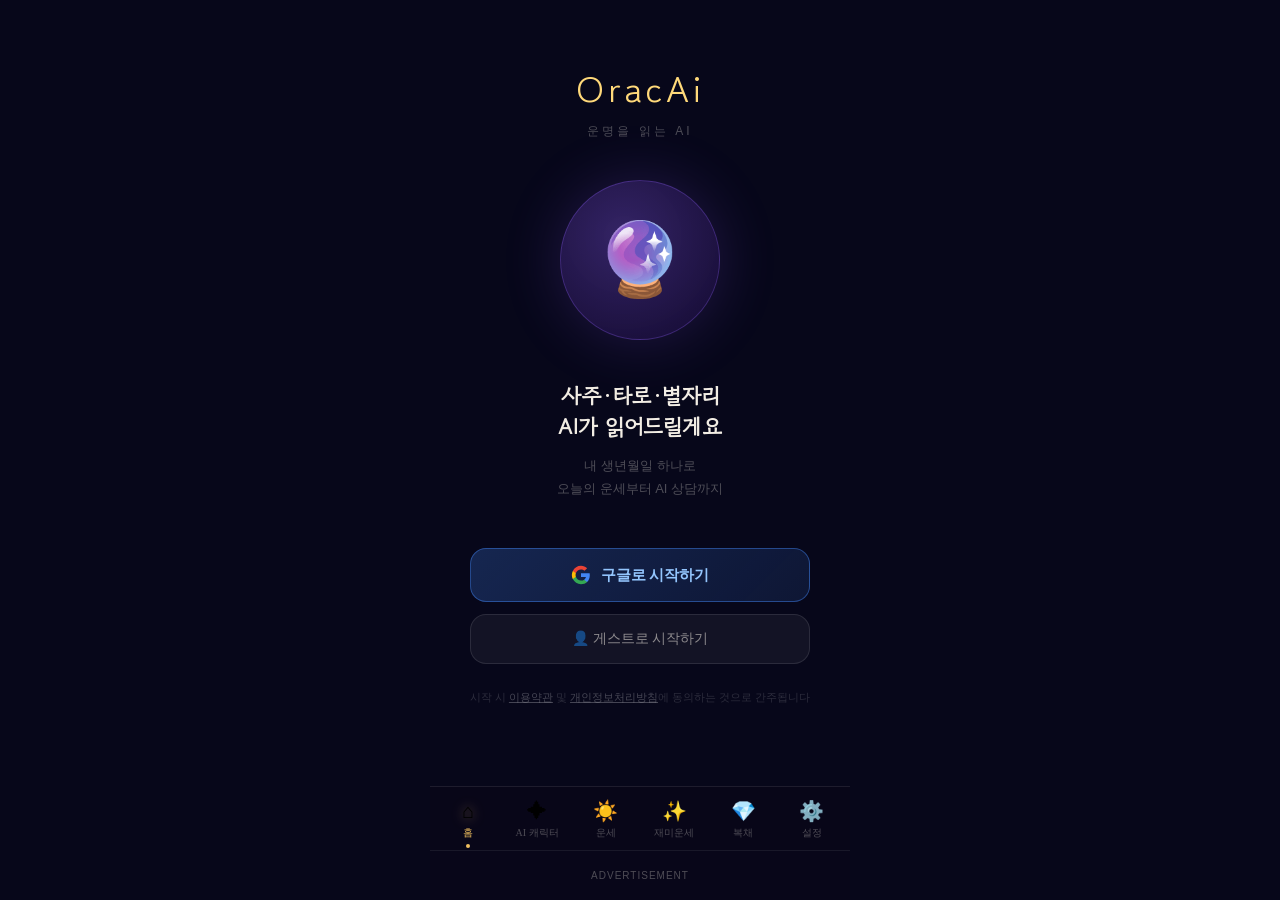
==== commit 3750f440: "Update index.html" ====
--- a/index.html
+++ b/index.html
@@ -14,6 +14,52 @@
   <div class="sp-sym">&#9776; &#9777; &#9778; &#9779;</div>
   <div class="sp-ttl">OracAi</div>
   <div class="sp-sub">운명을 꿰뚫는 AI · 사주 · 타로</div>
+</div>
+
+<!-- ══ 온보딩 화면 (첫 실행 / 프로필 없을 때) ══ -->
+<div id="onboardingScreen" class="screen hidden">
+  <div class="app" style="display:flex;flex-direction:column;align-items:center;justify-content:center;padding:40px 24px;text-align:center;overflow-y:auto;">
+
+    <!-- 로고 -->
+    <div style="font-family:Gowun Dodum,serif;font-size:36px;letter-spacing:4px;color:var(--gold2);margin-bottom:8px;">OracAi</div>
+    <div style="font-size:12px;color:var(--muted);letter-spacing:3px;margin-bottom:40px;">운명을 읽는 AI</div>
+
+    <!-- 일러스트 -->
+    <div style="width:160px;height:160px;border-radius:50%;background:radial-gradient(circle at 40% 35%,rgba(139,92,246,.35),rgba(20,10,50,.9));border:1px solid rgba(139,92,246,.3);display:flex;align-items:center;justify-content:center;font-size:72px;margin-bottom:40px;box-shadow:0 0 60px rgba(139,92,246,.2);">🔮</div>
+
+    <!-- 소개 -->
+    <div style="font-family:Gowun Dodum,serif;font-size:22px;color:var(--text);font-weight:700;margin-bottom:12px;line-height:1.4;">사주·타로·별자리<br>AI가 읽어드릴게요</div>
+    <div style="font-size:13px;color:var(--muted);line-height:1.8;margin-bottom:48px;">내 생년월일 하나로<br>오늘의 운세부터 AI 상담까지</div>
+
+    <!-- 구글 로그인 -->
+    <button onclick="handleGoogleLogin()" style="width:100%;max-width:340px;height:54px;background:linear-gradient(135deg,rgba(66,133,244,.25),rgba(66,133,244,.12));border:1px solid rgba(66,133,244,.45);border-radius:16px;color:#93c5fd;font-size:15px;font-weight:700;cursor:pointer;font-family:Pretendard;display:flex;align-items:center;justify-content:center;gap:10px;margin-bottom:12px;">
+      <svg width="20" height="20" viewBox="0 0 24 24"><path fill="#4285F4" d="M22.56 12.25c0-.78-.07-1.53-.2-2.25H12v4.26h5.92c-.26 1.37-1.04 2.53-2.21 3.31v2.77h3.57c2.08-1.92 3.28-4.74 3.28-8.09z"/><path fill="#34A853" d="M12 23c2.97 0 5.46-.98 7.28-2.66l-3.57-2.77c-.98.66-2.23 1.06-3.71 1.06-2.86 0-5.29-1.93-6.16-4.53H2.18v2.84C3.99 20.53 7.7 23 12 23z"/><path fill="#FBBC05" d="M5.84 14.09c-.22-.66-.35-1.36-.35-2.09s.13-1.43.35-2.09V7.07H2.18C1.43 8.55 1 10.22 1 12s.43 3.45 1.18 4.93l3.66-2.84z"/><path fill="#EA4335" d="M12 5.38c1.62 0 3.06.56 4.21 1.64l3.15-3.15C17.45 2.09 14.97 1 12 1 7.7 1 3.99 3.47 2.18 7.07l3.66 2.84c.87-2.6 3.3-4.53 6.16-4.53z"/></svg>
+      구글로 시작하기
+    </button>
+
+    <!-- 게스트 시작 -->
+    <button onclick="showGuestWarning()" style="width:100%;max-width:340px;height:50px;background:rgba(255,255,255,.05);border:1px solid rgba(255,255,255,.1);border-radius:16px;color:var(--dim);font-size:14px;cursor:pointer;font-family:Pretendard;margin-bottom:24px;">
+      👤 게스트로 시작하기
+    </button>
+
+    <!-- 게스트 주의 문구 -->
+    <div id="guestWarningBox" style="display:none;width:100%;max-width:340px;background:rgba(239,68,68,.08);border:1px solid rgba(239,68,68,.25);border-radius:14px;padding:14px 16px;margin-bottom:16px;text-align:left;">
+      <div style="font-size:12px;color:rgba(252,165,165,.9);line-height:1.7;">
+        ⚠️ <strong>게스트 모드 주의사항</strong><br>
+        앱 삭제 시 복채, 구독 정보 등<br>
+        <strong>모든 유료 서비스 데이터가 영구 삭제</strong>됩니다.<br>
+        나중에 설정에서 언제든 로그인할 수 있어요.
+      </div>
+      <button onclick="startAsGuest()" style="width:100%;height:40px;margin-top:12px;background:rgba(239,68,68,.15);border:1px solid rgba(239,68,68,.3);border-radius:10px;color:rgba(252,165,165,.9);font-size:13px;font-weight:700;cursor:pointer;font-family:Pretendard;">
+        그래도 게스트로 시작할게요
+      </button>
+    </div>
+
+    <div style="font-size:11px;color:rgba(255,255,255,.15);line-height:1.7;">
+      시작 시 <span style="text-decoration:underline;color:rgba(255,255,255,.25);">이용약관</span> 및 <span style="text-decoration:underline;color:rgba(255,255,255,.25);">개인정보처리방침</span>에 동의하는 것으로 간주됩니다
+    </div>
+
+  </div>
 </div>
 
 <div id="mainScreen" class="screen hidden">
@@ -1455,6 +1501,23 @@
     </div>
     <div style="padding:0 16px 60px;">
 
+      <!-- 구글 로그인 카드 -->
+      <div id="loginCard" style="background:linear-gradient(135deg,rgba(255,255,255,.06),rgba(255,255,255,.03));border:1px solid rgba(255,255,255,.1);border-radius:20px;padding:16px;margin-bottom:14px;">
+        <div style="display:flex;align-items:center;gap:12px;margin-bottom:12px;">
+          <img id="settingsUserPhoto" src="" style="display:none;width:44px;height:44px;border-radius:50%;object-fit:cover;border:2px solid rgba(139,92,246,.4);">
+          <div id="settingsUserPhotoDefault" style="width:44px;height:44px;border-radius:50%;background:rgba(139,92,246,.15);border:1px solid rgba(139,92,246,.25);display:flex;align-items:center;justify-content:center;font-size:22px;">👤</div>
+          <div style="flex:1;min-width:0;">
+            <div id="settingsUserName" style="font-size:15px;font-weight:700;color:var(--text);">로그인이 필요해요</div>
+            <div id="settingsUserEmail" style="font-size:12px;color:var(--muted);margin-top:2px;">로그인하면 데이터가 안전하게 저장돼요</div>
+          </div>
+        </div>
+        <button id="settingsLoginBtn" onclick="handleGoogleLogin()" style="width:100%;height:46px;background:linear-gradient(135deg,rgba(66,133,244,.2),rgba(66,133,244,.1));border:1px solid rgba(66,133,244,.4);border-radius:14px;color:#93c5fd;font-size:14px;font-weight:700;cursor:pointer;font-family:Pretendard;display:flex;align-items:center;justify-content:center;gap:8px;">
+          <svg width="18" height="18" viewBox="0 0 24 24"><path fill="#4285F4" d="M22.56 12.25c0-.78-.07-1.53-.2-2.25H12v4.26h5.92c-.26 1.37-1.04 2.53-2.21 3.31v2.77h3.57c2.08-1.92 3.28-4.74 3.28-8.09z"/><path fill="#34A853" d="M12 23c2.97 0 5.46-.98 7.28-2.66l-3.57-2.77c-.98.66-2.23 1.06-3.71 1.06-2.86 0-5.29-1.93-6.16-4.53H2.18v2.84C3.99 20.53 7.7 23 12 23z"/><path fill="#FBBC05" d="M5.84 14.09c-.22-.66-.35-1.36-.35-2.09s.13-1.43.35-2.09V7.07H2.18C1.43 8.55 1 10.22 1 12s.43 3.45 1.18 4.93l3.66-2.84z"/><path fill="#EA4335" d="M12 5.38c1.62 0 3.06.56 4.21 1.64l3.15-3.15C17.45 2.09 14.97 1 12 1 7.7 1 3.99 3.47 2.18 7.07l3.66 2.84c.87-2.6 3.3-4.53 6.16-4.53z"/></svg>
+          구글로 계속하기
+        </button>
+        <button id="settingsLogoutBtn" onclick="handleLogout()" style="display:none;width:100%;height:38px;margin-top:8px;background:rgba(255,255,255,.04);border:1px solid rgba(255,255,255,.08);border-radius:12px;color:var(--muted);font-size:12px;cursor:pointer;font-family:Pretendard;">로그아웃</button>
+      </div>
+
       <!-- 선택된 프로필 대형 카드 -->
       <div id="settingsProfileCard" style="background:linear-gradient(145deg,rgba(40,16,90,.85),rgba(18,8,50,.95));border:1px solid rgba(139,92,246,.25);border-radius:24px;padding:22px;margin-bottom:16px;position:relative;overflow:hidden;">
         <div style="position:absolute;top:-40px;right:-40px;width:140px;height:140px;border-radius:50%;background:radial-gradient(circle,rgba(139,92,246,.15),transparent 70%);pointer-events:none;"></div>
@@ -1552,11 +1615,6 @@
         <div onclick="openBugReport()" style="display:flex;align-items:center;padding:16px 18px;cursor:pointer;border-bottom:1px solid rgba(255,255,255,.06);">
           <span style="font-size:18px;margin-right:12px;">🐛</span>
           <span style="font-size:14px;color:var(--text);flex:1;">버그 신고하기</span>
-          <span style="color:var(--muted);font-size:16px;">›</span>
-        </div>
-        <div onclick="openRateApp()" style="display:flex;align-items:center;padding:16px 18px;cursor:pointer;">
-          <span style="font-size:18px;margin-right:12px;">⭐</span>
-          <span style="font-size:14px;color:var(--text);flex:1;">앱 평가하기</span>
           <span style="color:var(--muted);font-size:16px;">›</span>
         </div>
       </div>
@@ -1775,6 +1833,7 @@
   <div class="ad-text">ADVERTISEMENT</div>
 </div>
 
+<script type="module" src="firebase.js"></script>
 <script src="astrology.js"></script>
 <script src="api.js"></script>
 <script src="ui.js"></script>
